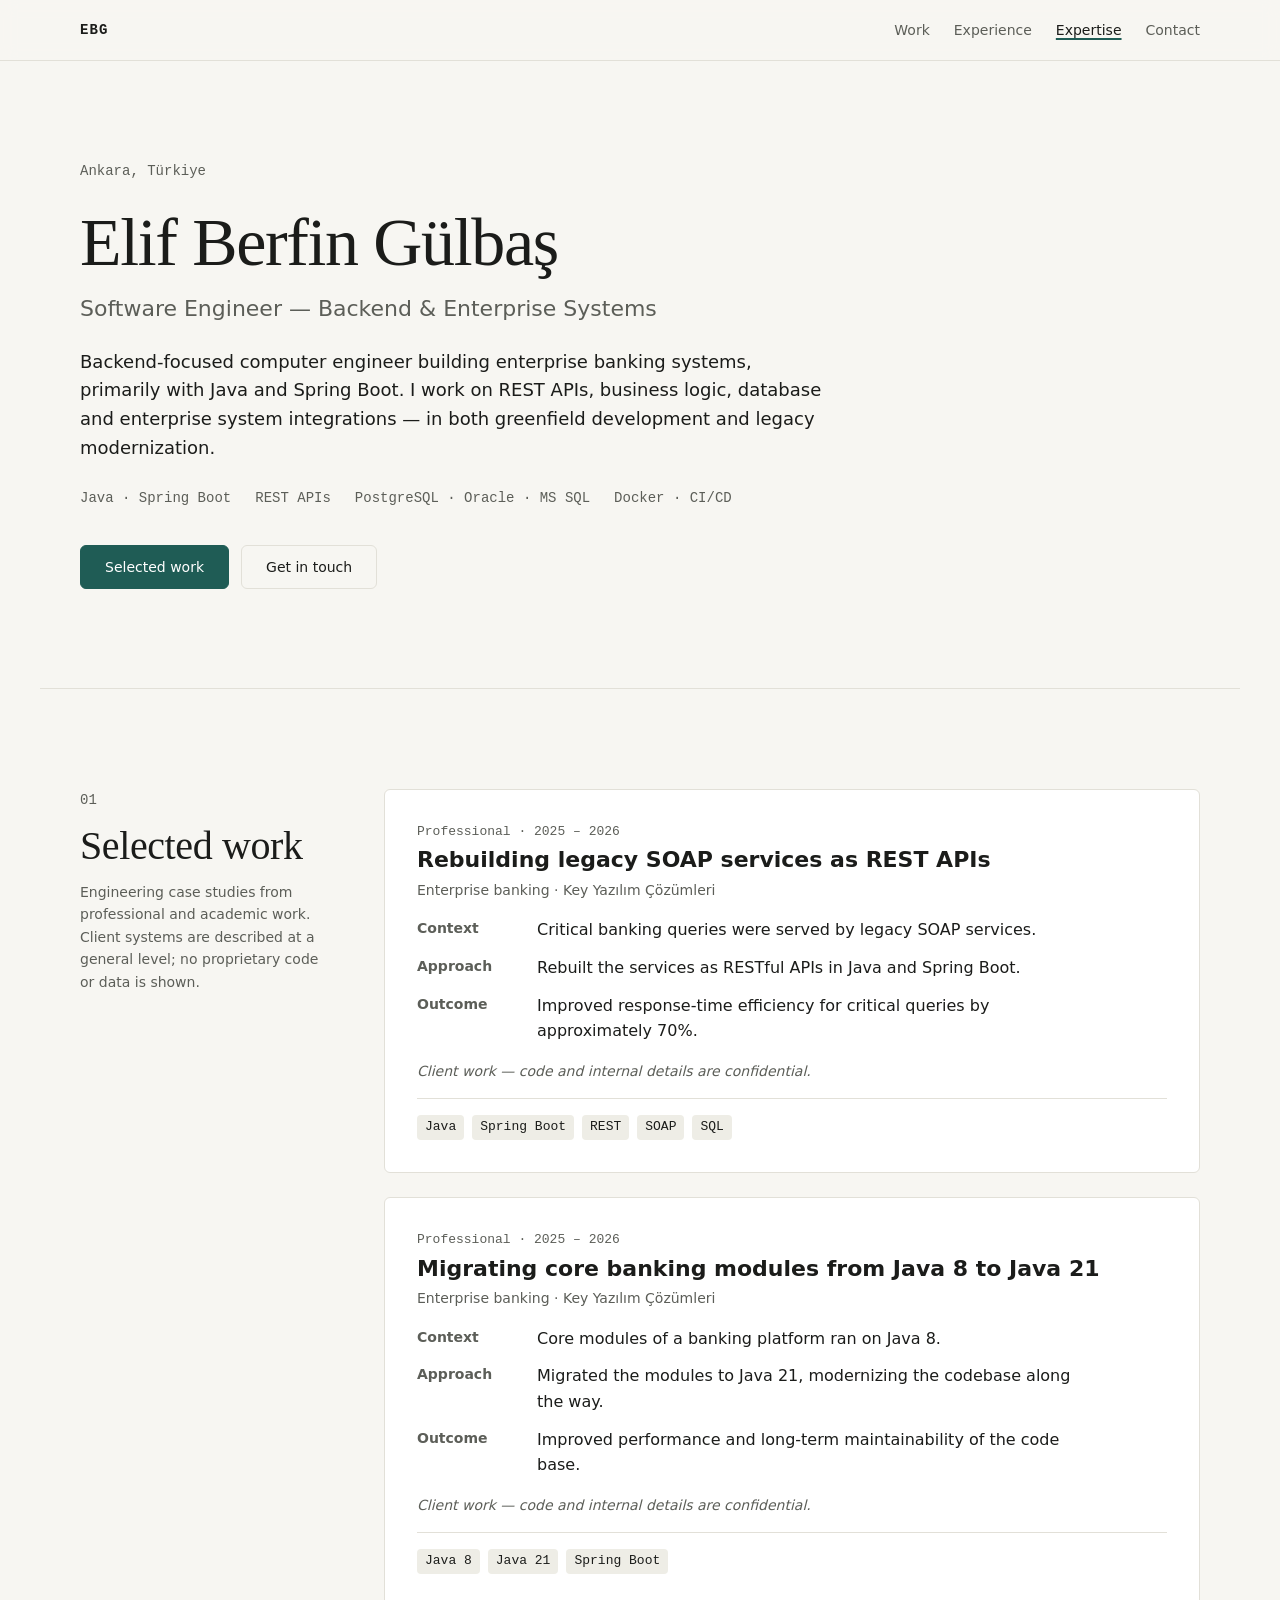
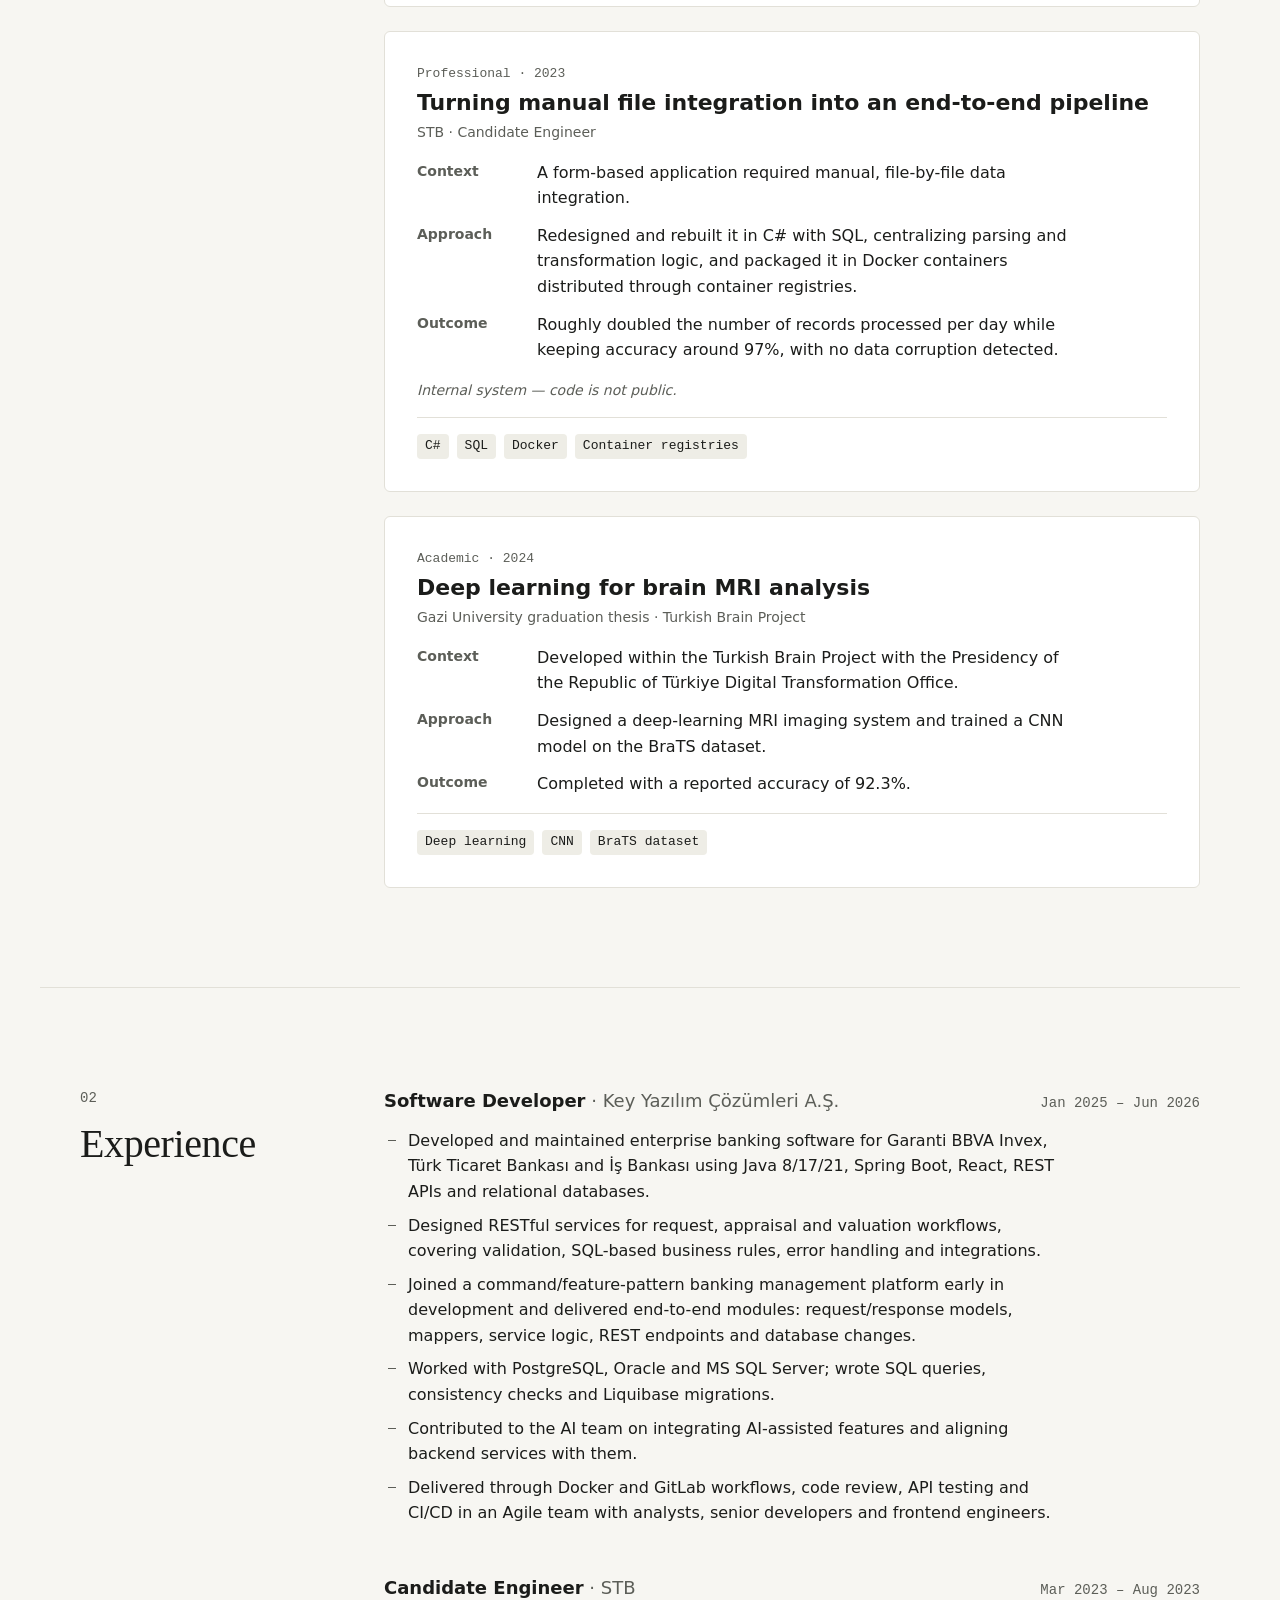
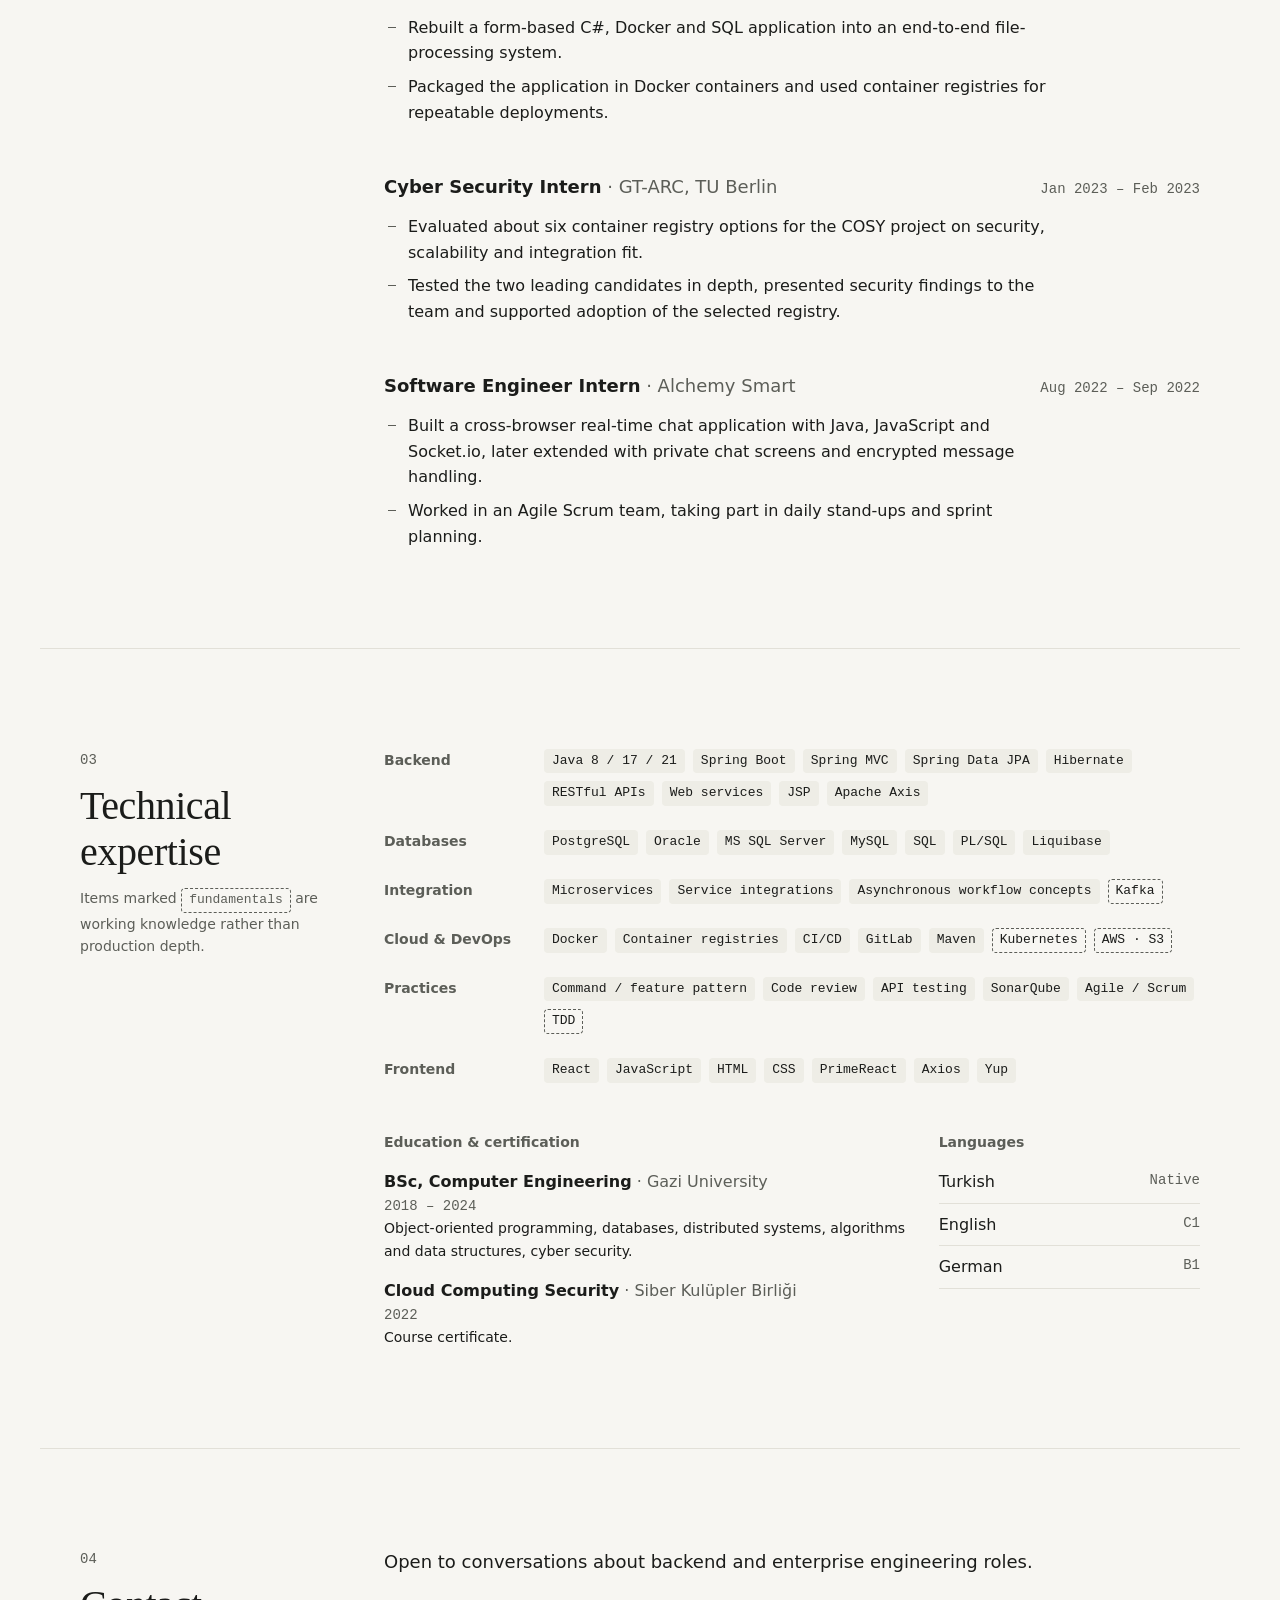
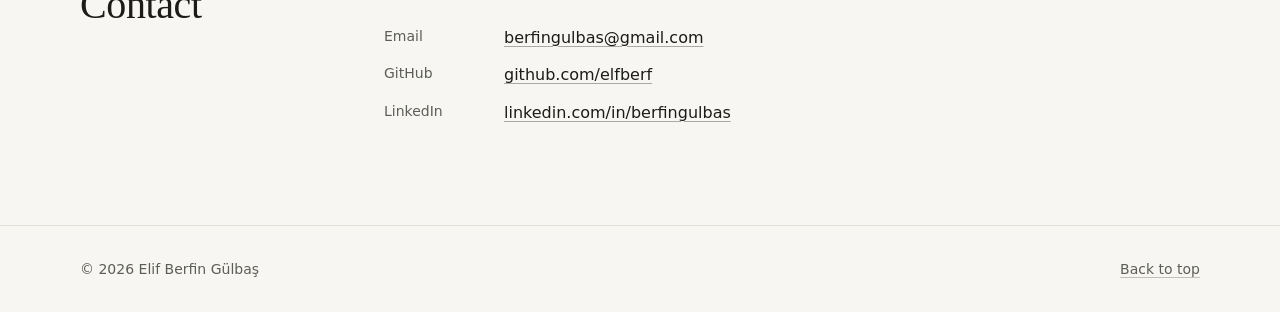
==== index.html @ d6017bfd "Add portfolio site: static HTML/CSS/JS for GitHub Pages - Hero, selected case studies, experience, e" ====
<!doctype html>
<html lang="en">
<head>
  <meta charset="utf-8">
  <meta name="viewport" content="width=device-width, initial-scale=1">
  <title>Elif Berfin Gülbaş — Software Engineer, Backend &amp; Enterprise Systems</title>
  <meta name="description" content="Elif Berfin Gülbaş is a backend-focused software engineer building enterprise banking systems with Java, Spring Boot, REST APIs and relational databases.">
  <meta name="author" content="Elif Berfin Gülbaş">
  <meta name="color-scheme" content="light dark">
  <meta name="theme-color" content="#f7f6f2" media="(prefers-color-scheme: light)">
  <meta name="theme-color" content="#141513" media="(prefers-color-scheme: dark)">
  <!-- Absolute URLs below assume the user site https://elfberf.github.io/.
       If the site is served from a project subpath, update them (see AGENTS.md). -->
  <link rel="canonical" href="https://elfberf.github.io/">
  <meta property="og:type" content="profile">
  <meta property="og:title" content="Elif Berfin Gülbaş — Software Engineer">
  <meta property="og:description" content="Backend & enterprise systems: Java, Spring Boot, REST APIs, relational databases.">
  <meta property="og:url" content="https://elfberf.github.io/">
  <meta name="twitter:card" content="summary">
  <link rel="icon" href="assets/img/favicon.svg" type="image/svg+xml">
  <link rel="stylesheet" href="assets/css/main.css">
  <script type="application/ld+json">
  {
    "@context": "https://schema.org",
    "@type": "Person",
    "name": "Elif Berfin Gülbaş",
    "jobTitle": "Software Engineer",
    "url": "https://elfberf.github.io/",
    "address": { "@type": "PostalAddress", "addressLocality": "Ankara", "addressCountry": "TR" },
    "alumniOf": { "@type": "CollegeOrUniversity", "name": "Gazi University" },
    "knowsAbout": ["Java", "Spring Boot", "REST APIs", "PostgreSQL", "Oracle", "Docker", "CI/CD"],
    "sameAs": ["https://github.com/elfberf", "https://www.linkedin.com/in/berfingulbas/"]
  }
  </script>
  <script type="module" src="assets/js/main.js"></script>
</head>
<body>
  <a class="skip-link" href="#main">Skip to content</a>

  <header class="site-header">
    <div class="container site-header__inner">
      <a class="wordmark" href="#top" aria-label="Elif Berfin Gülbaş, back to top">EBG</a>
      <nav aria-label="Primary">
        <ul class="nav">
          <li><a href="#work">Work</a></li>
          <li><a href="#experience">Experience</a></li>
          <li><a href="#expertise">Expertise</a></li>
          <li><a href="#contact">Contact</a></li>
        </ul>
      </nav>
    </div>
  </header>

  <main id="main">
    <section class="hero container" id="top" aria-labelledby="hero-title">
      <p class="eyebrow">Ankara, Türkiye</p>
      <h1 id="hero-title" class="hero__title">
        Elif Berfin Gülbaş
        <span class="hero__role">Software Engineer — Backend &amp; Enterprise Systems</span>
      </h1>
      <p class="hero__lede">
        Backend-focused computer engineer building enterprise banking systems, primarily with
        Java and Spring Boot. I work on REST APIs, business logic, database and enterprise
        system integrations — in both greenfield development and legacy modernization.
      </p>
      <ul class="hero__tags" aria-label="Core areas">
        <li>Java · Spring Boot</li>
        <li>REST APIs</li>
        <li>PostgreSQL · Oracle · MS SQL</li>
        <li>Docker · CI/CD</li>
      </ul>
      <p class="hero__actions">
        <a class="button" href="#work">Selected work</a>
        <a class="button button--quiet" href="mailto:berfingulbas@gmail.com">Get in touch</a>
      </p>
    </section>

    <section class="section container" id="work" aria-labelledby="work-title">
      <header class="section__head">
        <p class="section__index" aria-hidden="true">01</p>
        <h2 id="work-title">Selected work</h2>
        <p class="section__intro">
          Engineering case studies from professional and academic work. Client systems are
          described at a general level; no proprietary code or data is shown.
        </p>
      </header>
      <div class="section__body" data-render="caseStudies"></div>
    </section>

    <section class="section container" id="experience" aria-labelledby="experience-title">
      <header class="section__head">
        <p class="section__index" aria-hidden="true">02</p>
        <h2 id="experience-title">Experience</h2>
      </header>
      <div class="section__body" data-render="experience"></div>
    </section>

    <section class="section container" id="expertise" aria-labelledby="expertise-title">
      <header class="section__head">
        <p class="section__index" aria-hidden="true">03</p>
        <h2 id="expertise-title">Technical expertise</h2>
        <p class="section__intro">Items marked <span class="tag tag--fundamentals">fundamentals</span> are working knowledge rather than production depth.</p>
      </header>
      <div class="section__body">
        <div data-render="skills"></div>
        <div class="split">
          <div>
            <h3 class="subhead">Education &amp; certification</h3>
            <div data-render="education"></div>
          </div>
          <div>
            <h3 class="subhead">Languages</h3>
            <div data-render="languages"></div>
          </div>
        </div>
      </div>
    </section>

    <section class="section container" id="contact" aria-labelledby="contact-title">
      <header class="section__head">
        <p class="section__index" aria-hidden="true">04</p>
        <h2 id="contact-title">Contact</h2>
      </header>
      <div class="section__body">
        <p class="contact__lede">Open to conversations about backend and enterprise engineering roles.</p>
        <ul class="contact-list">
          <li><span class="contact-list__label">Email</span><a href="mailto:berfingulbas@gmail.com">berfingulbas@gmail.com</a></li>
          <li><span class="contact-list__label">GitHub</span><a href="https://github.com/elfberf" rel="me">github.com/elfberf</a></li>
          <li><span class="contact-list__label">LinkedIn</span><a href="https://www.linkedin.com/in/berfingulbas/" rel="me">linkedin.com/in/berfingulbas</a></li>
        </ul>
      </div>
    </section>

    <noscript>
      <p class="container noscript">
        Case studies, experience and skills are rendered with JavaScript. The full CV is
        available on <a href="https://www.linkedin.com/in/berfingulbas/">LinkedIn</a>.
      </p>
    </noscript>
  </main>

  <footer class="site-footer">
    <div class="container site-footer__inner">
      <p>© <span data-year>2026</span> Elif Berfin Gülbaş</p>
      <p><a href="#top">Back to top</a></p>
    </div>
  </footer>
</body>
</html>
---- assets/css/main.css ----
/* ==========================================================================
   Elif Berfin Gülbaş — portfolio
   Structure: tokens → base → layout → components → utilities
   ========================================================================== */

/* ---- Tokens ---------------------------------------------------------------- */
:root {
  --bg: #f7f6f2;
  --surface: #ffffff;
  --ink: #1b1c1a;
  --muted: #5c5e58;
  --line: #e2e0d8;
  --accent: #1f5c55;
  --accent-ink: #ffffff;
  --tag-bg: #eeede6;
  --focus: #1f5c55;

  --font-sans: ui-sans-serif, system-ui, -apple-system, "Segoe UI", Roboto, "Helvetica Neue", Arial, sans-serif;
  --font-serif: ui-serif, "Iowan Old Style", "Palatino Linotype", Palatino, Georgia, serif;
  --font-mono: ui-monospace, "SF Mono", Menlo, Consolas, monospace;

  --step--1: 0.875rem;
  --step-0: 1rem;
  --step-1: 1.125rem;
  --step-2: 1.375rem;
  --step-3: clamp(1.75rem, 1.3rem + 2vw, 2.5rem);
  --step-4: clamp(2.5rem, 1.6rem + 4vw, 4.25rem);

  --space-1: 0.25rem;
  --space-2: 0.5rem;
  --space-3: 0.75rem;
  --space-4: 1rem;
  --space-5: 1.5rem;
  --space-6: 2rem;
  --space-7: 3rem;
  --space-8: clamp(4rem, 3rem + 4vw, 6.5rem);

  --measure: 66ch;
  --container: 70rem;
  --gutter: clamp(1rem, 0.5rem + 2.5vw, 2.5rem);
  --radius: 6px;
}

@media (prefers-color-scheme: dark) {
  :root {
    --bg: #141513;
    --surface: #1b1c1a;
    --ink: #ecebe6;
    --muted: #a3a49d;
    --line: #2e302c;
    --accent: #7cc4b8;
    --accent-ink: #0f1514;
    --tag-bg: #242622;
    --focus: #7cc4b8;
  }
}

/* ---- Base ------------------------------------------------------------------ */
*,
*::before,
*::after {
  box-sizing: border-box;
}

html {
  -webkit-text-size-adjust: 100%;
  text-size-adjust: 100%;
  scroll-padding-top: 5rem;
}

@media (prefers-reduced-motion: no-preference) {
  html {
    scroll-behavior: smooth;
  }
}

body {
  margin: 0;
  background: var(--bg);
  color: var(--ink);
  font-family: var(--font-sans);
  font-size: var(--step-0);
  line-height: 1.6;
  text-rendering: optimizeLegibility;
}

h1,
h2,
h3,
p,
ul,
dl,
dd {
  margin: 0;
}

ul {
  padding: 0;
  list-style: none;
}

a {
  color: inherit;
  text-decoration-color: color-mix(in srgb, currentColor 35%, transparent);
  text-decoration-thickness: 1px;
  text-underline-offset: 0.2em;
}

a:hover {
  color: var(--accent);
  text-decoration-color: currentColor;
}

:focus-visible {
  outline: 2px solid var(--focus);
  outline-offset: 3px;
  border-radius: 2px;
}

/* ---- Layout ---------------------------------------------------------------- */
.container {
  width: 100%;
  max-width: calc(var(--container) + 2 * var(--gutter));
  margin-inline: auto;
  padding-inline: var(--gutter);
}

.section {
  display: grid;
  gap: var(--space-5);
  padding-block: var(--space-8);
  border-top: 1px solid var(--line);
}

@media (min-width: 56rem) {
  .section {
    grid-template-columns: 16rem 1fr;
    gap: var(--space-7);
  }

  .section__head {
    position: sticky;
    top: 6rem;
    align-self: start;
  }
}

.section__head {
  display: grid;
  gap: var(--space-3);
}

.section__index {
  font-family: var(--font-mono);
  font-size: var(--step--1);
  color: var(--muted);
}

.section h2 {
  font-family: var(--font-serif);
  font-size: var(--step-3);
  font-weight: 500;
  line-height: 1.15;
  letter-spacing: -0.01em;
}

.section__intro {
  color: var(--muted);
  font-size: var(--step--1);
  max-width: 40ch;
}

.section__body {
  min-width: 0;
  display: grid;
  gap: var(--space-7);
}

.split {
  display: grid;
  gap: var(--space-6);
}

@media (min-width: 40rem) {
  .split {
    grid-template-columns: 2fr 1fr;
  }
}

/* ---- Header & footer ------------------------------------------------------- */
.site-header {
  position: sticky;
  top: 0;
  z-index: 10;
  background: color-mix(in srgb, var(--bg) 88%, transparent);
  backdrop-filter: saturate(140%) blur(8px);
  -webkit-backdrop-filter: saturate(140%) blur(8px);
  border-bottom: 1px solid var(--line);
}

.site-header__inner {
  display: flex;
  align-items: center;
  justify-content: space-between;
  gap: var(--space-4);
  min-height: 3.75rem;
}

.wordmark {
  font-family: var(--font-mono);
  font-size: var(--step--1);
  font-weight: 600;
  letter-spacing: 0.08em;
  text-decoration: none;
}

.nav {
  display: flex;
  flex-wrap: wrap;
  gap: var(--space-1) var(--space-5);
  font-size: var(--step--1);
}

.nav a {
  text-decoration: none;
  color: var(--muted);
  padding-block: var(--space-2);
}

.nav a:hover,
.nav a[aria-current] {
  color: var(--ink);
}

.nav a[aria-current] {
  text-decoration: underline;
  text-decoration-color: var(--accent);
  text-decoration-thickness: 2px;
}

@media (max-width: 30rem) {
  .nav {
    gap: var(--space-1) var(--space-4);
  }
}

.site-footer {
  border-top: 1px solid var(--line);
  color: var(--muted);
  font-size: var(--step--1);
}

.site-footer__inner {
  display: flex;
  flex-wrap: wrap;
  justify-content: space-between;
  gap: var(--space-3);
  padding-block: var(--space-6);
}

/* ---- Hero ------------------------------------------------------------------ */
.hero {
  display: grid;
  gap: var(--space-5);
  padding-block: var(--space-8);
}

.eyebrow {
  font-family: var(--font-mono);
  font-size: var(--step--1);
  color: var(--muted);
}

.hero__title {
  font-family: var(--font-serif);
  font-size: var(--step-4);
  font-weight: 500;
  line-height: 1.05;
  letter-spacing: -0.02em;
}

.hero__role {
  display: block;
  margin-top: var(--space-4);
  font-family: var(--font-sans);
  font-size: var(--step-2);
  font-weight: 400;
  line-height: 1.35;
  letter-spacing: 0;
  color: var(--muted);
}

.hero__lede {
  max-width: var(--measure);
  font-size: var(--step-1);
}

.hero__tags {
  display: flex;
  flex-wrap: wrap;
  gap: var(--space-2) var(--space-5);
  font-family: var(--font-mono);
  font-size: var(--step--1);
  color: var(--muted);
}

.hero__actions {
  display: flex;
  flex-wrap: wrap;
  gap: var(--space-3);
  margin-top: var(--space-3);
}

.button {
  display: inline-flex;
  align-items: center;
  min-height: 2.75rem;
  padding: 0 var(--space-5);
  border: 1px solid var(--accent);
  border-radius: var(--radius);
  background: var(--accent);
  color: var(--accent-ink);
  font-size: var(--step--1);
  font-weight: 500;
  text-decoration: none;
}

.button:hover {
  color: var(--accent-ink);
  background: color-mix(in srgb, var(--accent) 85%, var(--ink));
}

.button--quiet {
  background: transparent;
  color: var(--ink);
  border-color: var(--line);
}

.button--quiet:hover {
  background: var(--surface);
  color: var(--ink);
  border-color: var(--muted);
}

/* ---- Case studies ---------------------------------------------------------- */
.cases {
  display: grid;
  gap: var(--space-5);
}

.case {
  display: grid;
  gap: var(--space-4);
  padding: var(--space-6);
  background: var(--surface);
  border: 1px solid var(--line);
  border-radius: var(--radius);
}

@media (max-width: 30rem) {
  .case {
    padding: var(--space-5);
  }
}

.case__head {
  display: grid;
  gap: var(--space-1);
}

.case__meta {
  font-family: var(--font-mono);
  font-size: 0.8125rem;
  color: var(--muted);
}

.case__title {
  font-size: var(--step-2);
  font-weight: 600;
  line-height: 1.3;
}

.case__context {
  color: var(--muted);
  font-size: var(--step--1);
}

.case__facts {
  display: grid;
  gap: var(--space-3);
  max-width: var(--measure);
}

.case__facts > div {
  display: grid;
  gap: var(--space-1);
}

@media (min-width: 40rem) {
  .case__facts > div {
    grid-template-columns: 6.5rem 1fr;
    gap: var(--space-4);
  }
}

.case__facts dt {
  font-size: var(--step--1);
  font-weight: 600;
  color: var(--muted);
}

.case__note {
  font-size: var(--step--1);
  color: var(--muted);
  font-style: italic;
}

.case__footer {
  display: flex;
  flex-wrap: wrap;
  align-items: center;
  justify-content: space-between;
  gap: var(--space-3);
  padding-top: var(--space-4);
  border-top: 1px solid var(--line);
}

.case__link {
  font-size: var(--step--1);
  font-weight: 500;
}

/* ---- Tags ------------------------------------------------------------------ */
.tags {
  display: flex;
  flex-wrap: wrap;
  gap: var(--space-2);
}

.tag {
  display: inline-block;
  padding: 0.125rem var(--space-2);
  border-radius: 4px;
  background: var(--tag-bg);
  font-family: var(--font-mono);
  font-size: 0.8125rem;
  line-height: 1.6;
}

.tag--fundamentals {
  background: transparent;
  border: 1px dashed var(--muted);
  padding: calc(0.125rem - 1px) calc(var(--space-2) - 1px);
}

/* ---- Experience ------------------------------------------------------------ */
.roles {
  display: grid;
  gap: var(--space-7);
}

.role {
  display: grid;
  gap: var(--space-3);
}

.role__head {
  display: flex;
  flex-wrap: wrap;
  align-items: baseline;
  justify-content: space-between;
  gap: var(--space-1) var(--space-4);
}

.role__title {
  font-size: var(--step-1);
  font-weight: 600;
}

.role__company {
  font-weight: 400;
  color: var(--muted);
}

.role__period {
  font-family: var(--font-mono);
  font-size: var(--step--1);
  color: var(--muted);
}

.role__points {
  display: grid;
  gap: var(--space-2);
  max-width: var(--measure);
}

.role__points li {
  position: relative;
  padding-left: var(--space-5);
}

.role__points li::before {
  content: "";
  position: absolute;
  left: 0.25rem;
  top: 0.75em;
  width: 0.5rem;
  height: 1px;
  background: var(--muted);
}

/* ---- Expertise ------------------------------------------------------------- */
.skills {
  display: grid;
  gap: var(--space-5);
}

.skill-group {
  display: grid;
  gap: var(--space-3);
}

@media (min-width: 40rem) {
  .skill-group {
    grid-template-columns: 9rem 1fr;
    gap: var(--space-4);
  }
}

.skill-group__title,
.subhead {
  font-size: var(--step--1);
  font-weight: 600;
  color: var(--muted);
}

.subhead {
  margin-bottom: var(--space-4);
}

.entries {
  display: grid;
  gap: var(--space-4);
}

.entry__title {
  font-weight: 600;
}

.entry__place {
  font-weight: 400;
  color: var(--muted);
}

.entry__meta {
  font-family: var(--font-mono);
  font-size: var(--step--1);
  color: var(--muted);
}

.entry__detail {
  font-size: var(--step--1);
  max-width: var(--measure);
}

.languages {
  display: grid;
  gap: var(--space-2);
}

.languages > div {
  display: flex;
  justify-content: space-between;
  gap: var(--space-4);
  padding-bottom: var(--space-2);
  border-bottom: 1px solid var(--line);
}

.languages dd {
  font-family: var(--font-mono);
  font-size: var(--step--1);
  color: var(--muted);
}

/* ---- Contact --------------------------------------------------------------- */
.contact__lede {
  font-size: var(--step-1);
  max-width: var(--measure);
}

.contact-list {
  display: grid;
  gap: var(--space-3);
}

.contact-list li {
  display: grid;
  gap: var(--space-1);
  overflow-wrap: anywhere;
}

@media (min-width: 40rem) {
  .contact-list li {
    grid-template-columns: 6.5rem 1fr;
    gap: var(--space-4);
  }
}

.contact-list__label {
  font-size: var(--step--1);
  color: var(--muted);
}

.noscript {
  padding-block: var(--space-6);
  color: var(--muted);
}

/* ---- Utilities ------------------------------------------------------------- */
.skip-link {
  position: absolute;
  left: var(--space-4);
  top: -3rem;
  z-index: 20;
  padding: var(--space-2) var(--space-4);
  background: var(--accent);
  color: var(--accent-ink);
  border-radius: var(--radius);
}

.skip-link:focus {
  top: var(--space-3);
}

.visually-hidden {
  position: absolute;
  width: 1px;
  height: 1px;
  margin: -1px;
  padding: 0;
  overflow: hidden;
  clip: rect(0 0 0 0);
  white-space: nowrap;
  border: 0;
}

@media print {
  .site-header,
  .hero__actions,
  .skip-link {
    display: none;
  }

  .section {
    break-inside: avoid-page;
  }
}
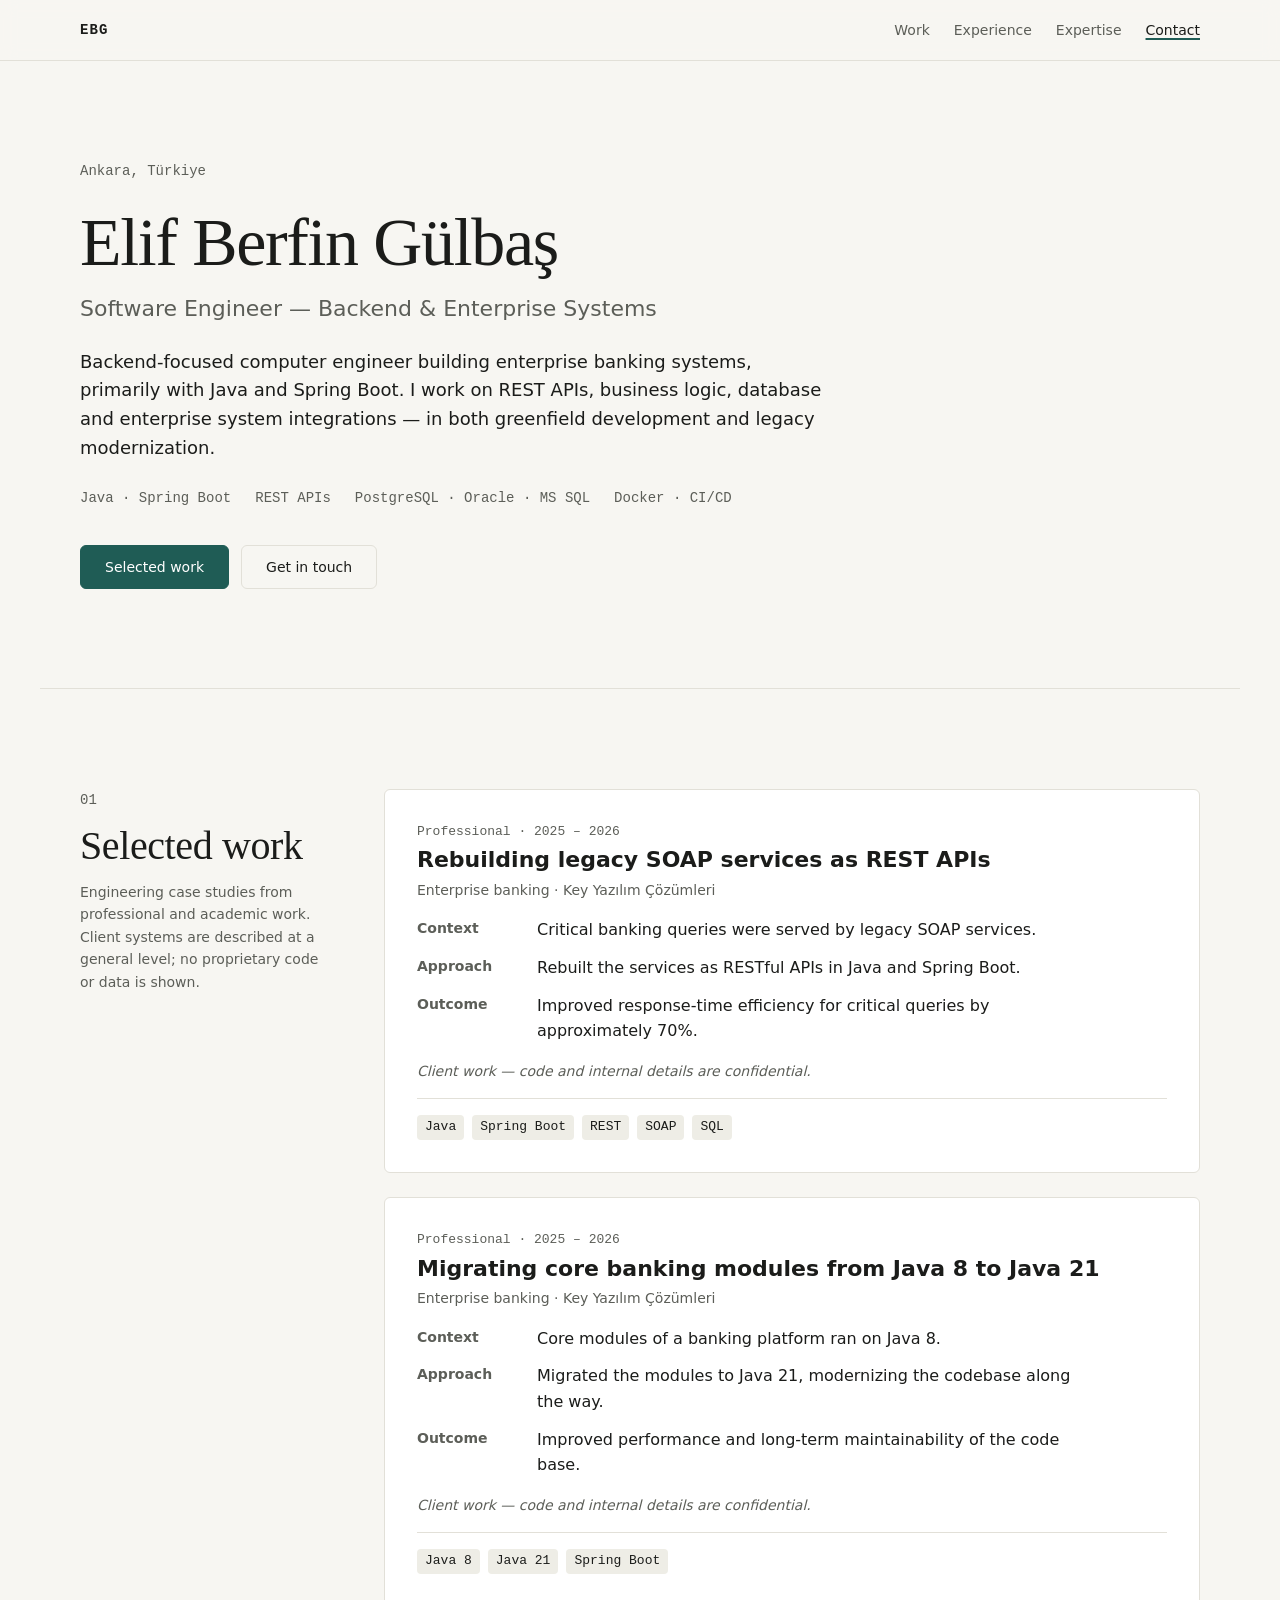
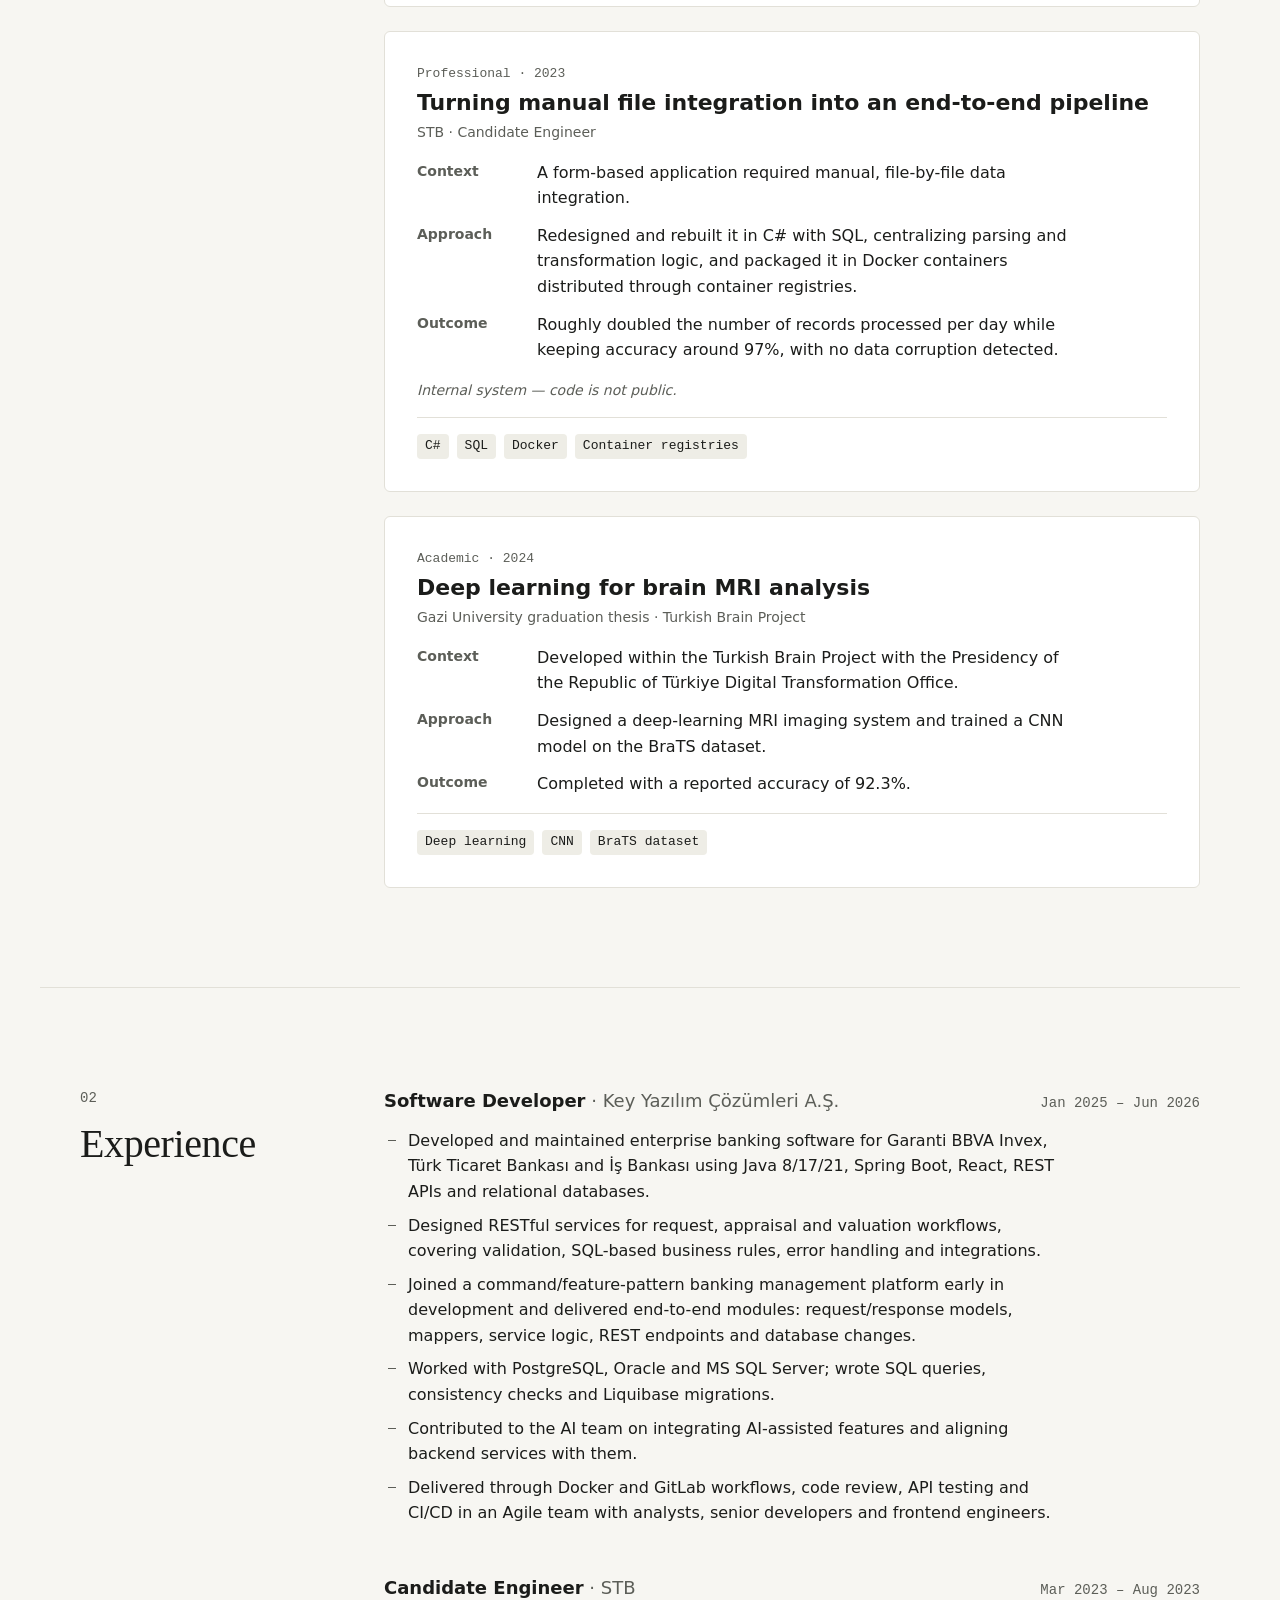
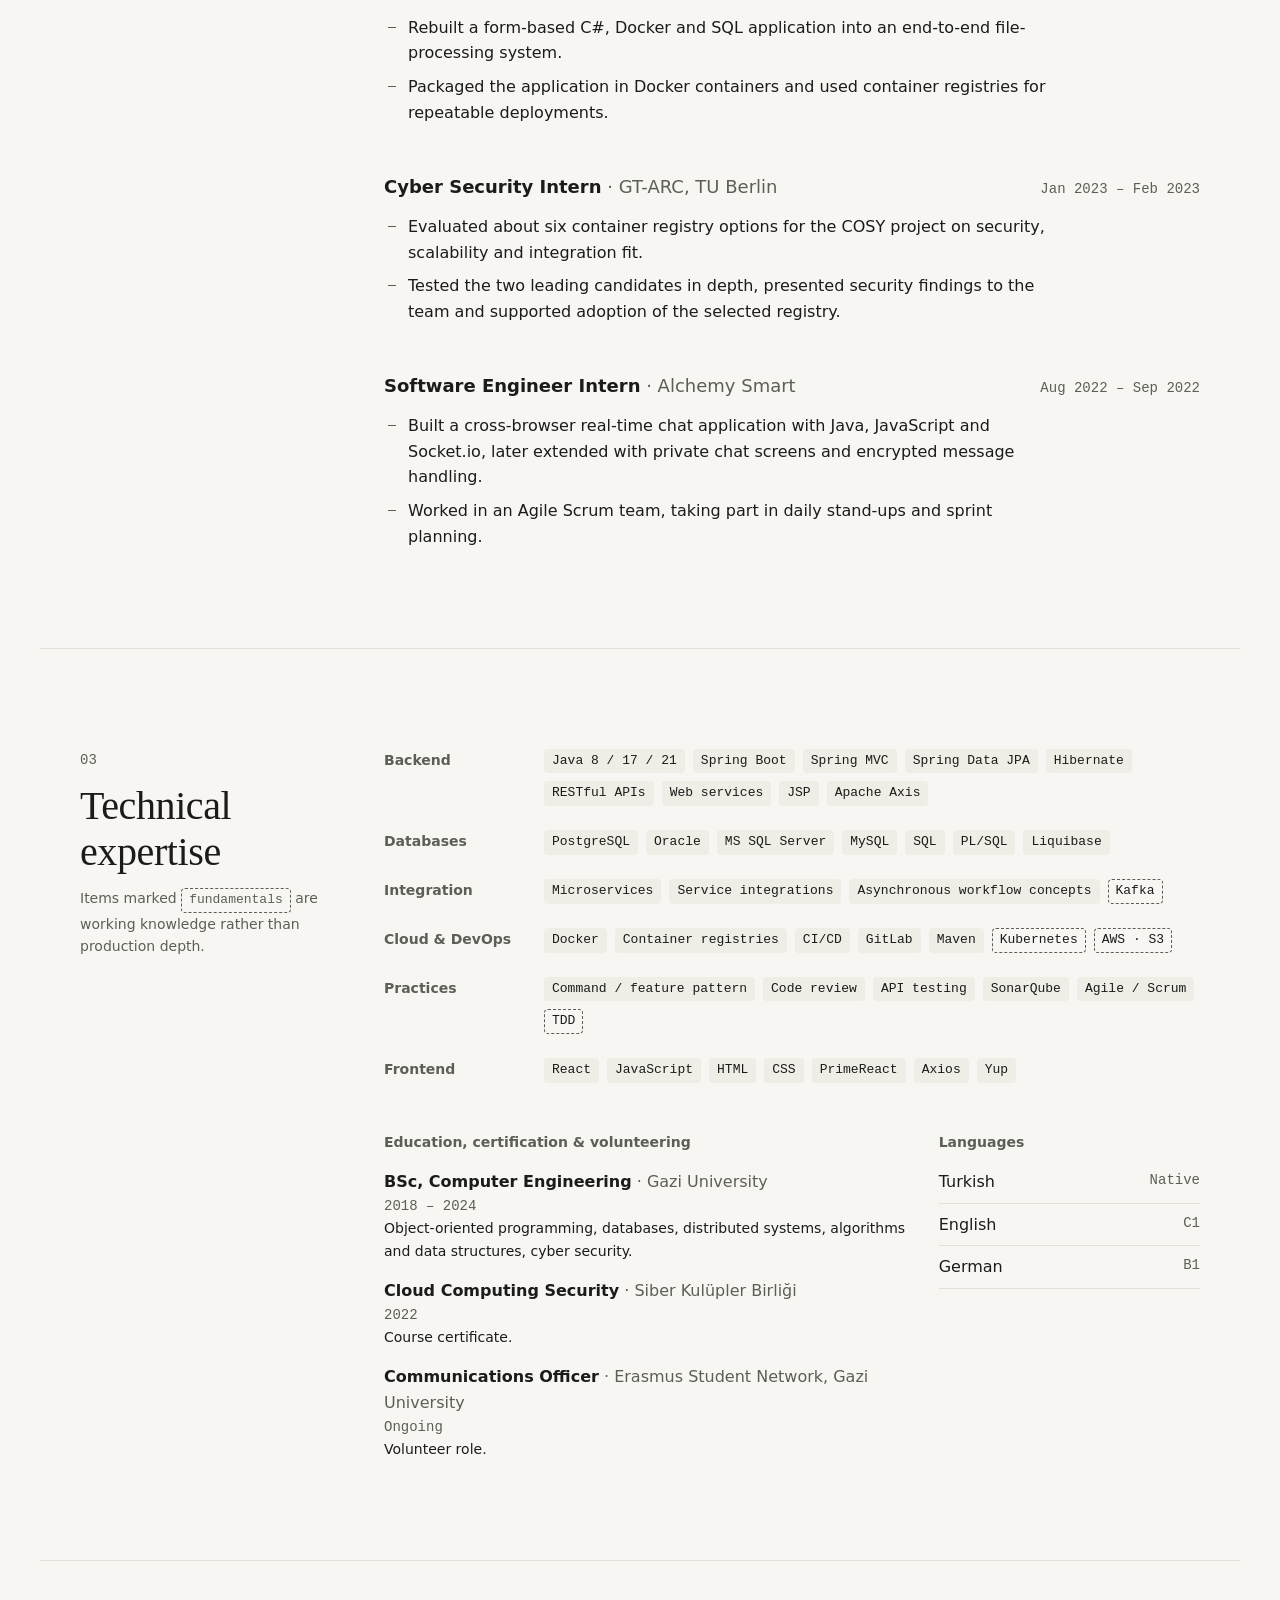
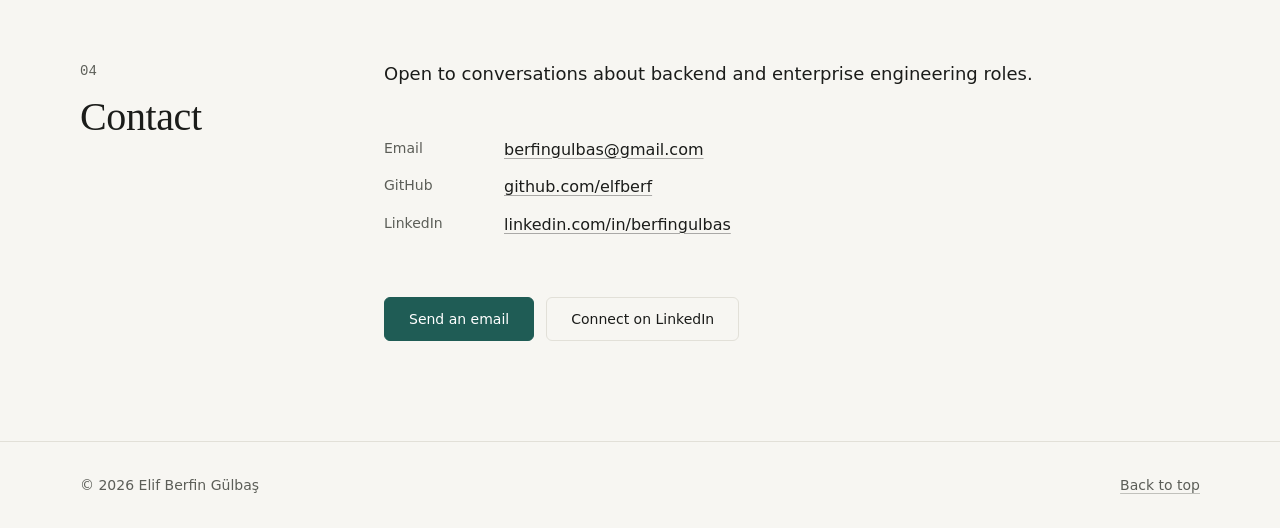
==== commit 7d72799f: "Add email/LinkedIn actions to contact and ESN volunteering role Co-Authored-By: Claude Opus 5.5 <nor" ====
--- a/index.html
+++ b/index.html
@@ -105,7 +105,7 @@
         <div data-render="skills"></div>
         <div class="split">
           <div>
-            <h3 class="subhead">Education &amp; certification</h3>
+            <h3 class="subhead">Education, certification &amp; volunteering</h3>
             <div data-render="education"></div>
           </div>
           <div>
@@ -128,6 +128,10 @@
           <li><span class="contact-list__label">GitHub</span><a href="https://github.com/elfberf" rel="me">github.com/elfberf</a></li>
           <li><span class="contact-list__label">LinkedIn</span><a href="https://www.linkedin.com/in/berfingulbas/" rel="me">linkedin.com/in/berfingulbas</a></li>
         </ul>
+        <p class="hero__actions">
+          <a class="button" href="mailto:berfingulbas@gmail.com">Send an email</a>
+          <a class="button button--quiet" href="https://www.linkedin.com/in/berfingulbas/">Connect on LinkedIn</a>
+        </p>
       </div>
     </section>
 
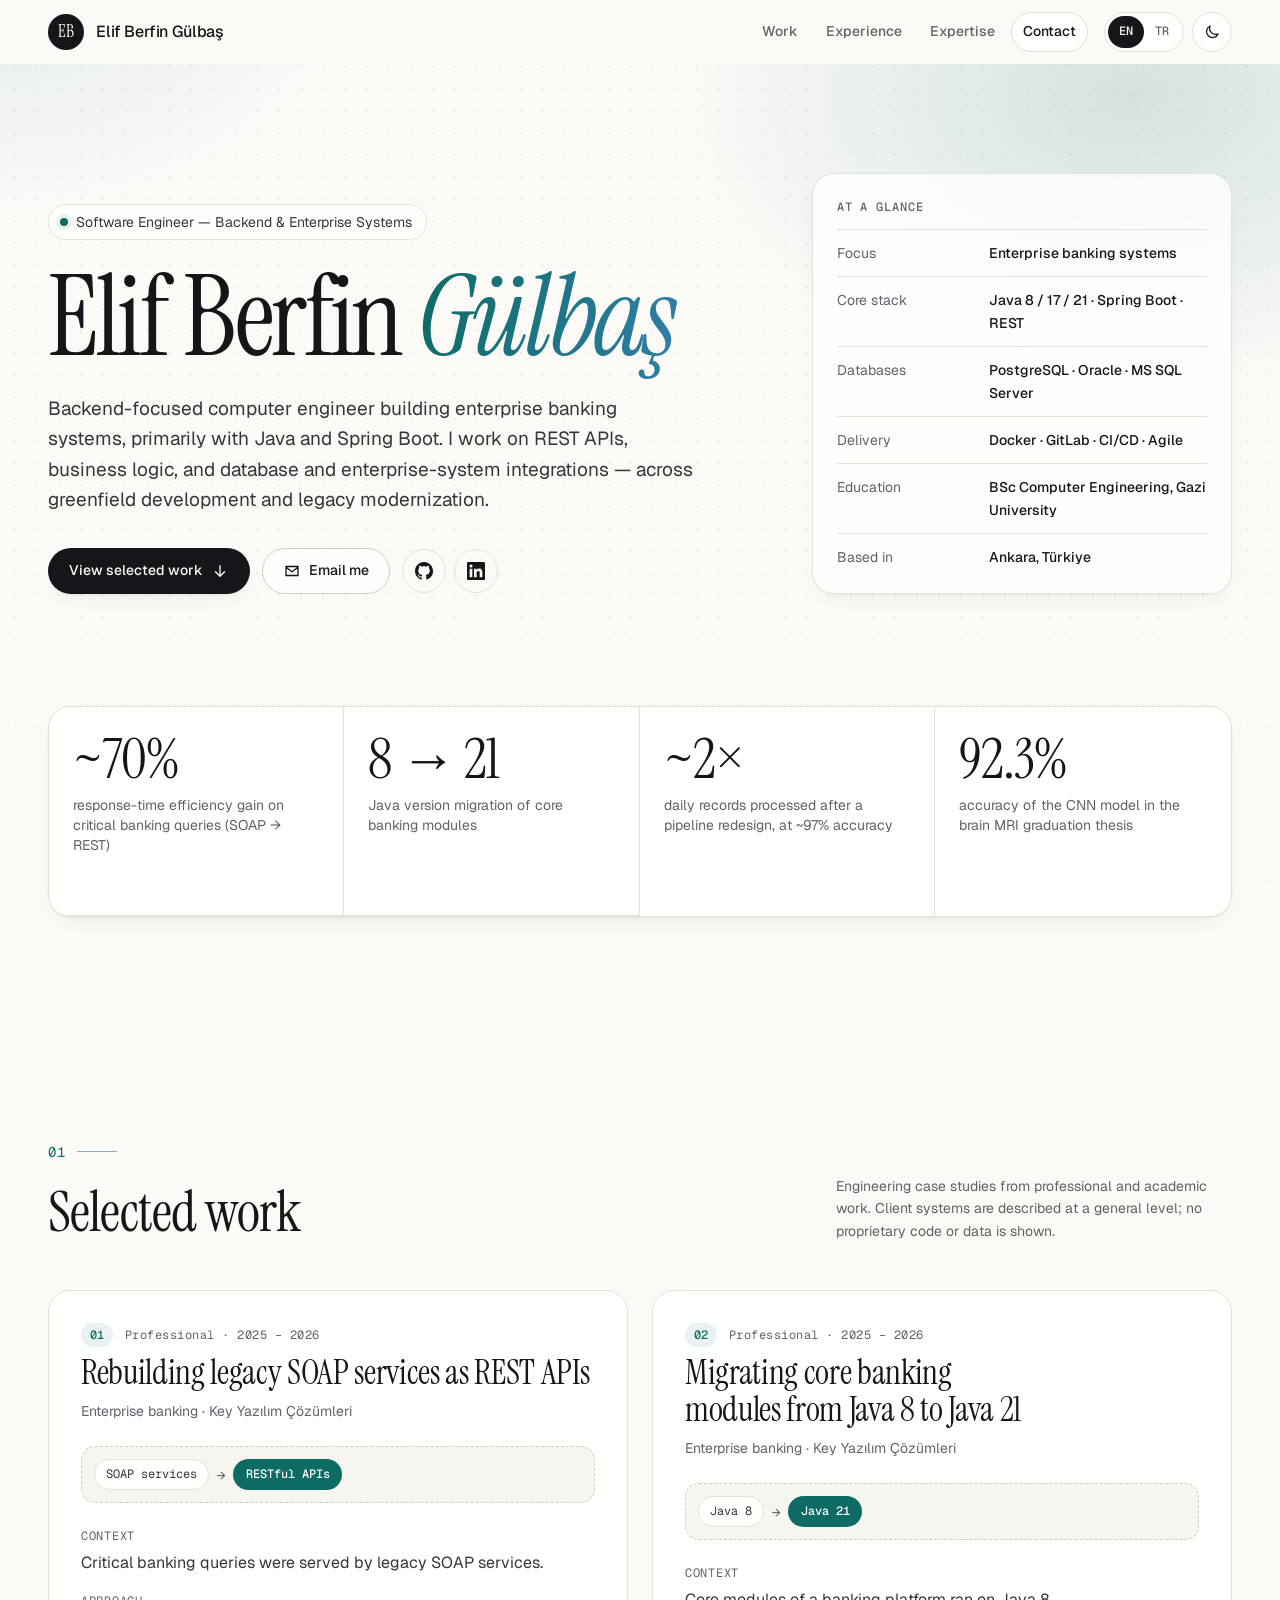
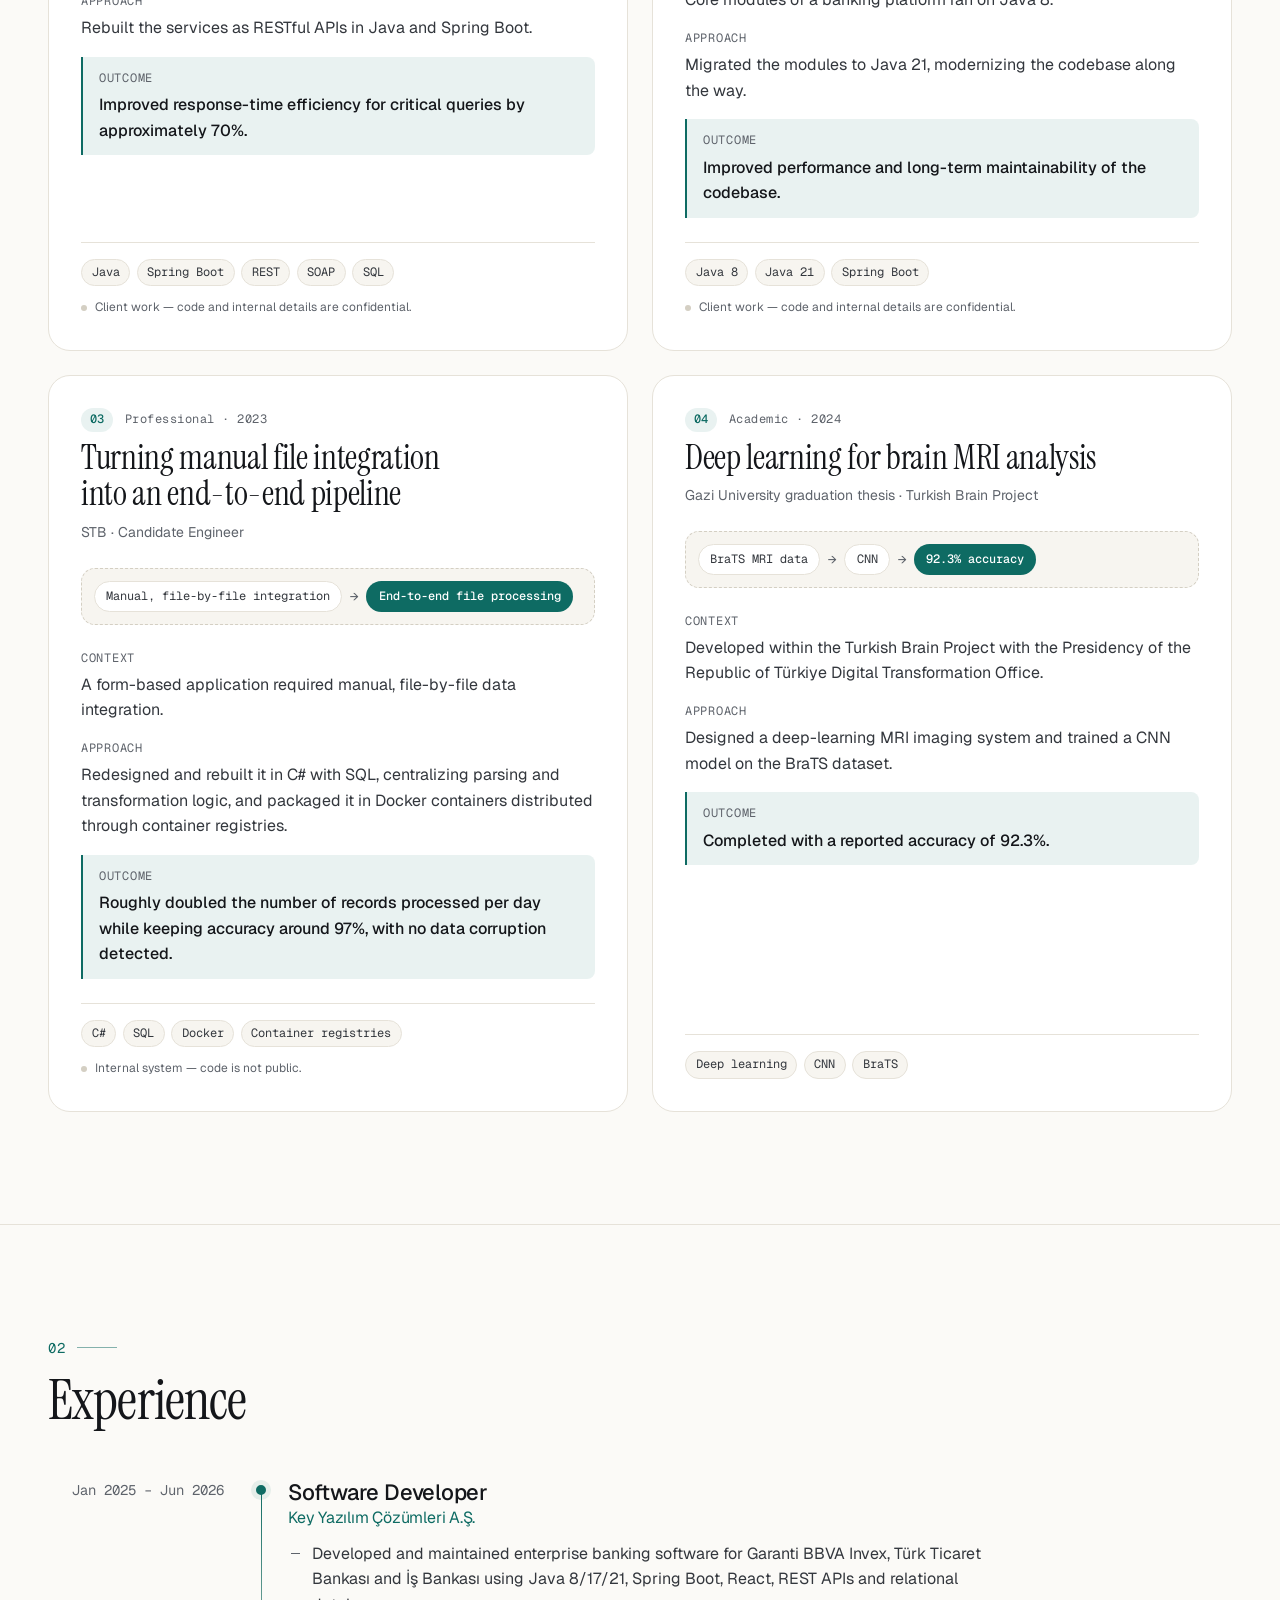
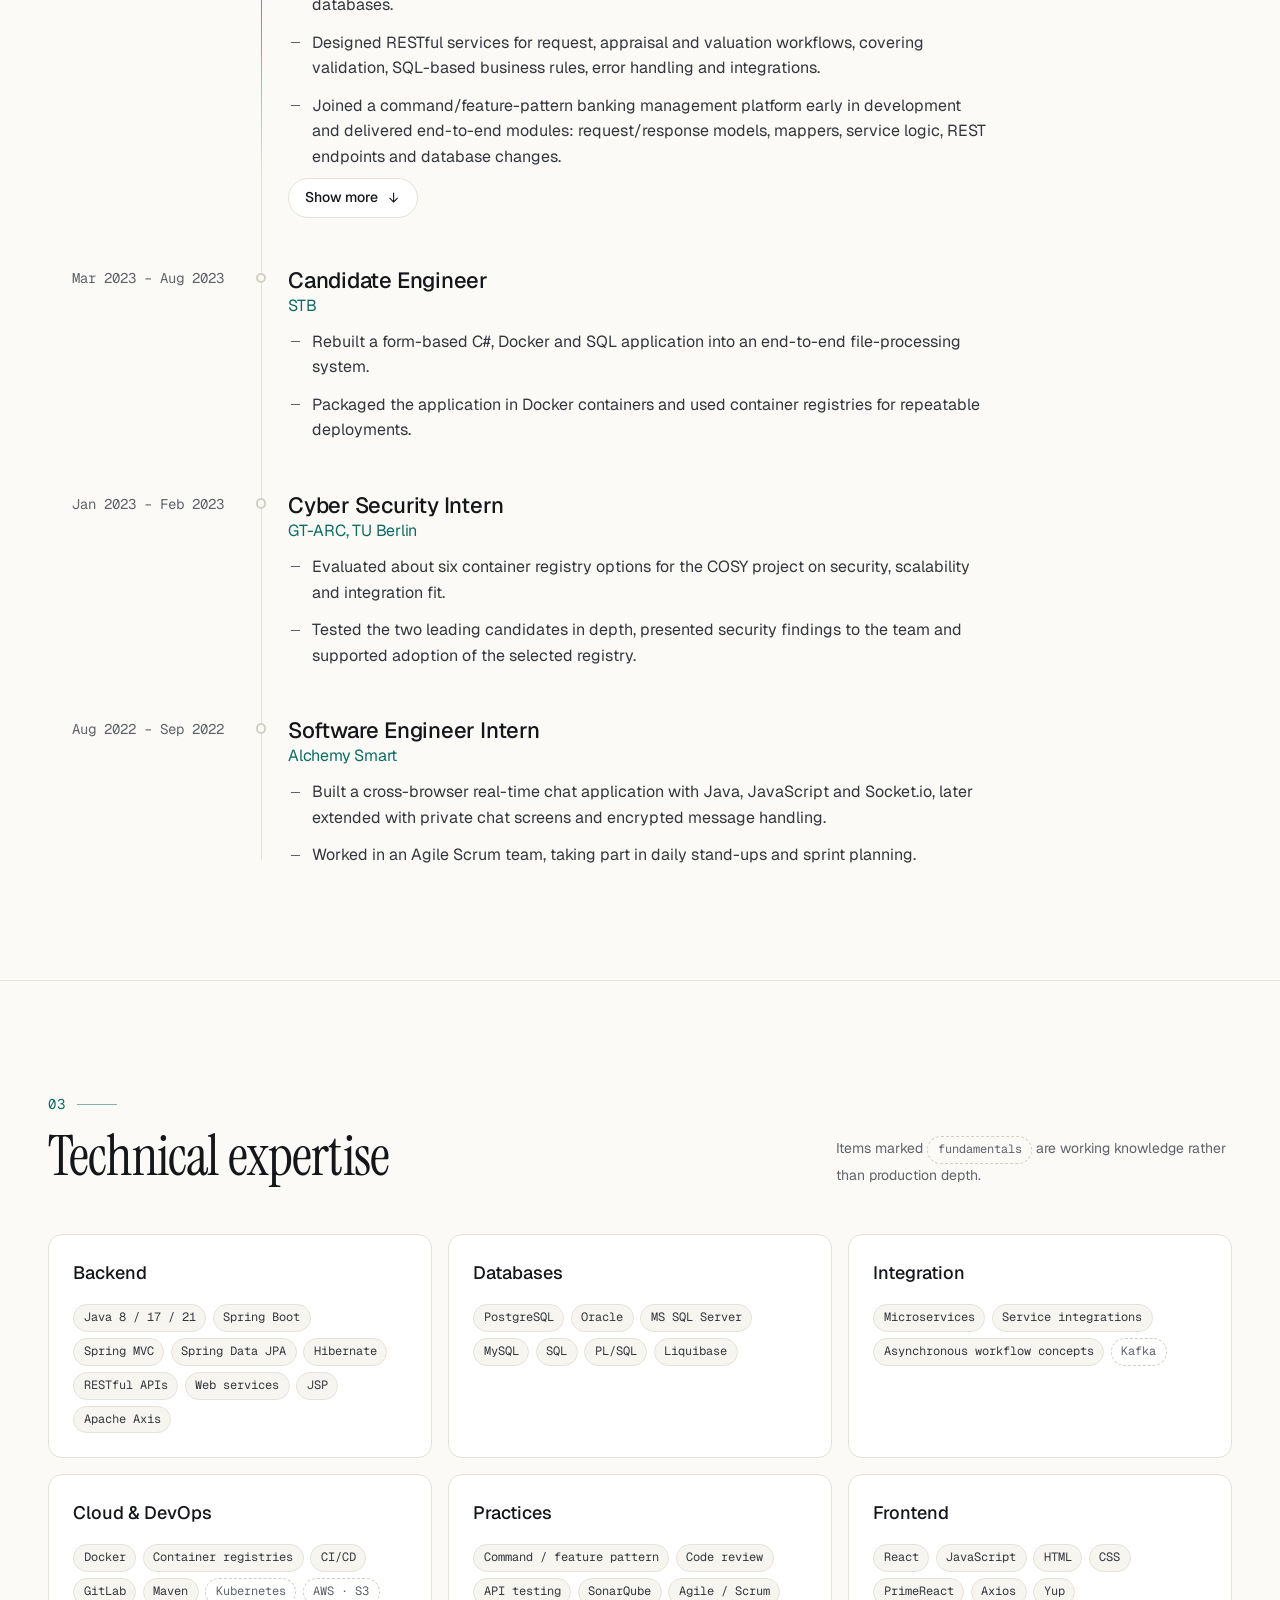
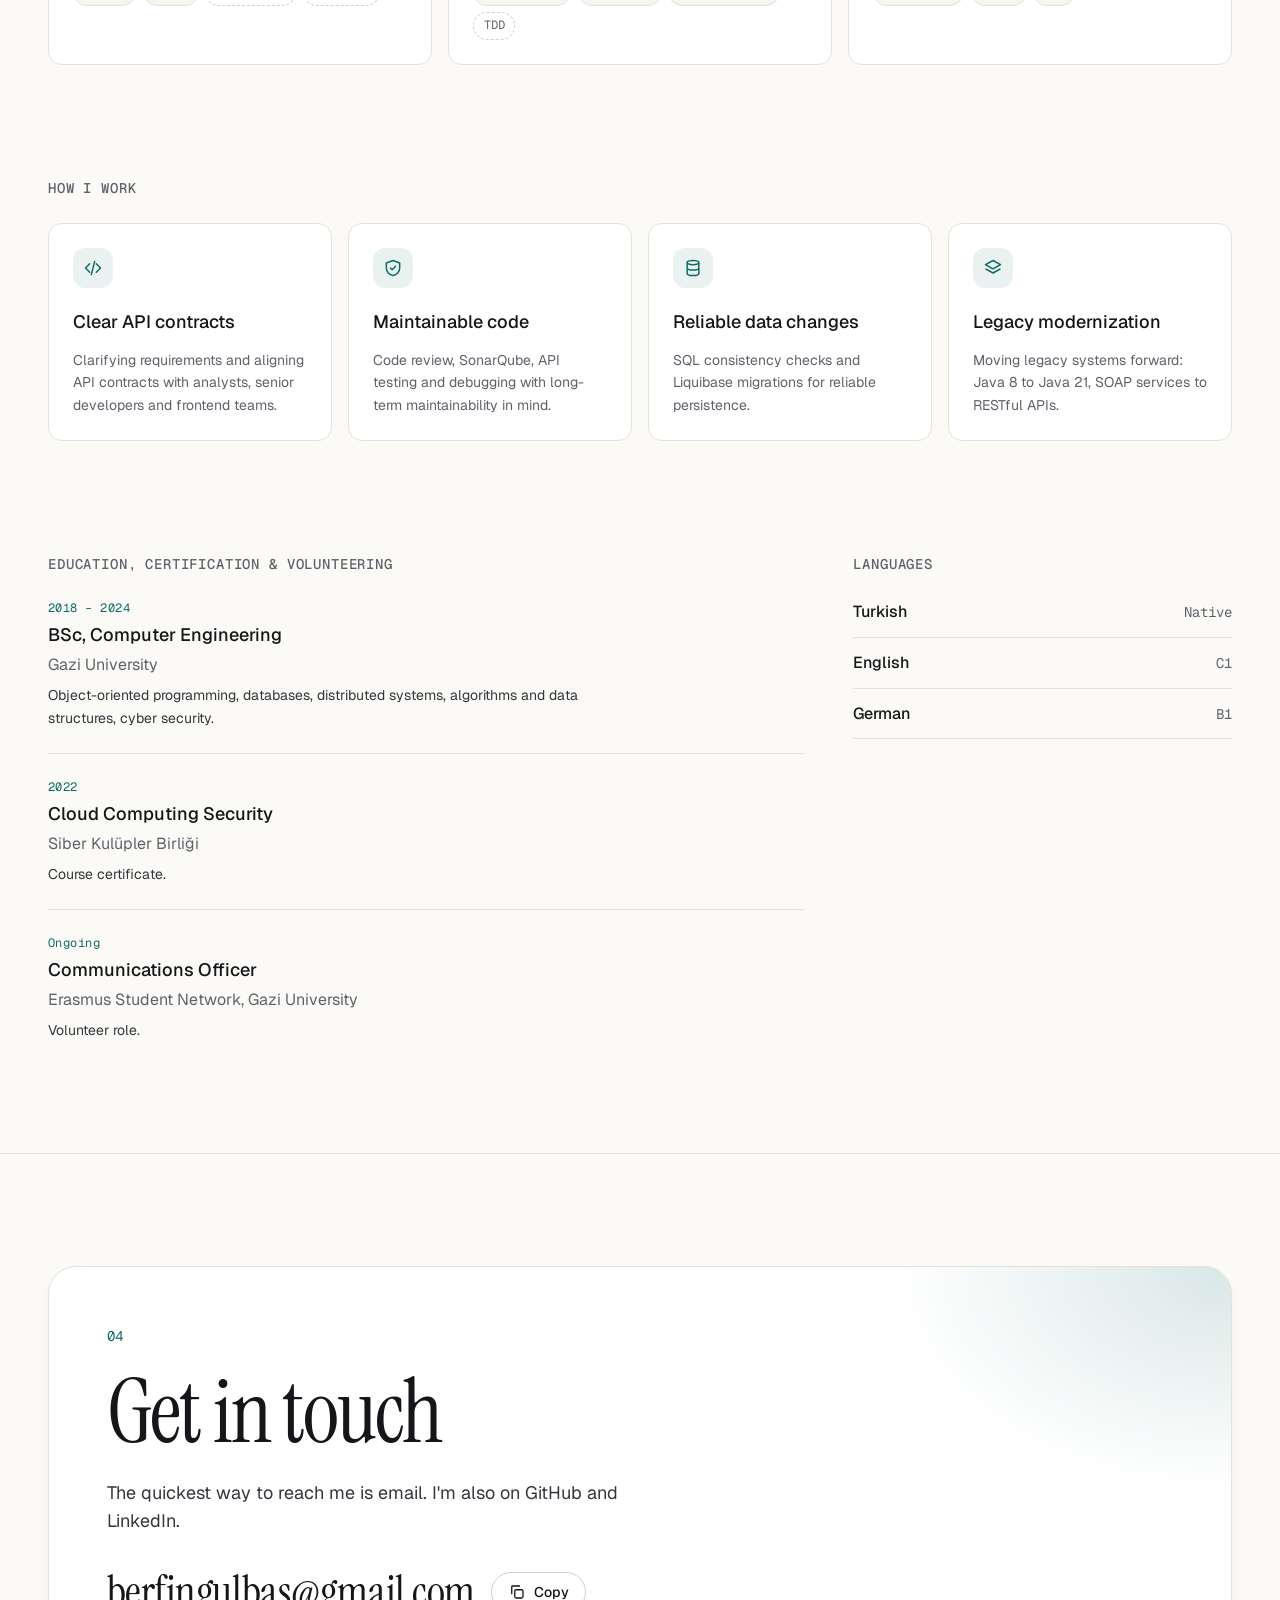
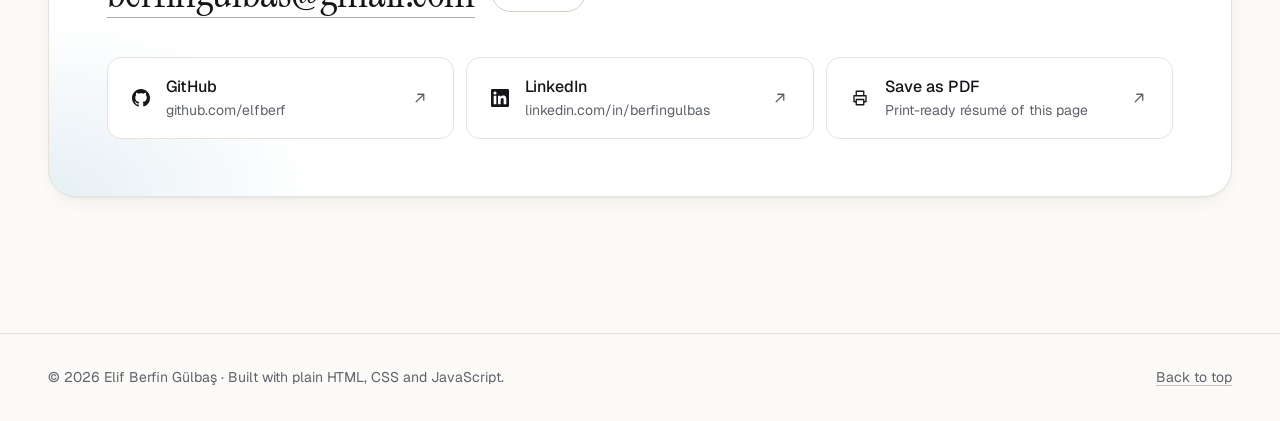
==== commit 4df22449: "Redesign the portfolio: bilingual EN/TR, light/dark themes, refined UI - English/Turkish switch (?la" ====
--- a/index.html
+++ b/index.html
@@ -2,23 +2,45 @@
 <html lang="en">
 <head>
   <meta charset="utf-8">
-  <meta name="viewport" content="width=device-width, initial-scale=1">
+  <meta name="viewport" content="width=device-width, initial-scale=1, viewport-fit=cover">
   <title>Elif Berfin Gülbaş — Software Engineer, Backend &amp; Enterprise Systems</title>
   <meta name="description" content="Elif Berfin Gülbaş is a backend-focused software engineer building enterprise banking systems with Java, Spring Boot, REST APIs and relational databases.">
   <meta name="author" content="Elif Berfin Gülbaş">
   <meta name="color-scheme" content="light dark">
-  <meta name="theme-color" content="#f7f6f2" media="(prefers-color-scheme: light)">
-  <meta name="theme-color" content="#141513" media="(prefers-color-scheme: dark)">
+  <meta name="theme-color" content="#fbfaf7" media="(prefers-color-scheme: light)">
+  <meta name="theme-color" content="#0b0d0e" media="(prefers-color-scheme: dark)">
   <!-- Absolute URLs below assume the user site https://elfberf.github.io/.
        If the site is served from a project subpath, update them (see AGENTS.md). -->
   <link rel="canonical" href="https://elfberf.github.io/">
+  <link rel="alternate" hreflang="en" href="https://elfberf.github.io/?lang=en">
+  <link rel="alternate" hreflang="tr" href="https://elfberf.github.io/?lang=tr">
+  <link rel="alternate" hreflang="x-default" href="https://elfberf.github.io/">
   <meta property="og:type" content="profile">
   <meta property="og:title" content="Elif Berfin Gülbaş — Software Engineer">
   <meta property="og:description" content="Backend & enterprise systems: Java, Spring Boot, REST APIs, relational databases.">
   <meta property="og:url" content="https://elfberf.github.io/">
-  <meta name="twitter:card" content="summary">
+  <meta property="og:image" content="https://elfberf.github.io/assets/img/og.png">
+  <meta property="og:image:width" content="1200">
+  <meta property="og:image:height" content="630">
+  <meta property="og:image:alt" content="Elif Berfin Gülbaş — Software Engineer, Backend & Enterprise Systems">
+  <meta name="twitter:card" content="summary_large_image">
   <link rel="icon" href="assets/img/favicon.svg" type="image/svg+xml">
+  <link rel="apple-touch-icon" href="assets/img/apple-touch-icon.png">
+  <link rel="manifest" href="manifest.webmanifest">
+  <link rel="preconnect" href="https://fonts.googleapis.com">
+  <link rel="preconnect" href="https://fonts.gstatic.com" crossorigin>
+  <link rel="stylesheet" href="https://fonts.googleapis.com/css2?family=Geist:wght@400;500;600&family=Geist+Mono:wght@400;500&family=Instrument+Serif:ital@0;1&display=swap">
   <link rel="stylesheet" href="assets/css/main.css">
+  <script>
+    // Apply saved theme before first paint to avoid a flash. Storage can be unavailable.
+    (function () {
+      try {
+        var theme = localStorage.getItem("theme");
+        if (theme === "light" || theme === "dark") document.documentElement.dataset.theme = theme;
+      } catch (e) {}
+      document.documentElement.classList.add("js");
+    })();
+  </script>
   <script type="application/ld+json">
   {
     "@context": "https://schema.org",
@@ -26,128 +48,225 @@
     "name": "Elif Berfin Gülbaş",
     "jobTitle": "Software Engineer",
     "url": "https://elfberf.github.io/",
+    "email": "mailto:berfingulbas@gmail.com",
     "address": { "@type": "PostalAddress", "addressLocality": "Ankara", "addressCountry": "TR" },
     "alumniOf": { "@type": "CollegeOrUniversity", "name": "Gazi University" },
     "knowsAbout": ["Java", "Spring Boot", "REST APIs", "PostgreSQL", "Oracle", "Docker", "CI/CD"],
+    "knowsLanguage": ["tr", "en", "de"],
     "sameAs": ["https://github.com/elfberf", "https://www.linkedin.com/in/berfingulbas/"]
   }
   </script>
   <script type="module" src="assets/js/main.js"></script>
 </head>
 <body>
-  <a class="skip-link" href="#main">Skip to content</a>
+  <!-- Icon sprite: each symbol is referenced by its id with an svg use element. -->
+  <svg width="0" height="0" style="position:absolute" aria-hidden="true" focusable="false">
+    <symbol id="i-github" viewBox="0 0 16 16"><path fill="currentColor" d="M8 0C3.58 0 0 3.58 0 8c0 3.54 2.29 6.53 5.47 7.59.4.07.55-.17.55-.38 0-.19-.01-.82-.01-1.49-2.01.37-2.53-.49-2.69-.94-.09-.23-.48-.94-.82-1.13-.28-.15-.68-.52-.01-.53.63-.01 1.08.58 1.23.82.72 1.21 1.87.87 2.33.66.07-.52.28-.87.51-1.07-1.78-.2-3.64-.89-3.64-3.95 0-.87.31-1.59.82-2.15-.08-.2-.36-1.02.08-2.12 0 0 .67-.21 2.2.82.64-.18 1.32-.27 2-.27.68 0 1.36.09 2 .27 1.53-1.04 2.2-.82 2.2-.82.44 1.1.16 1.92.08 2.12.51.56.82 1.27.82 2.15 0 3.07-1.87 3.75-3.65 3.95.29.25.54.73.54 1.48 0 1.07-.01 1.93-.01 2.2 0 .21.15.46.55.38A8.01 8.01 0 0 0 16 8c0-4.42-3.58-8-8-8Z"/></symbol>
+    <symbol id="i-linkedin" viewBox="0 0 24 24"><path fill="currentColor" d="M20.45 20.45h-3.56v-5.57c0-1.33-.02-3.04-1.85-3.04-1.85 0-2.14 1.45-2.14 2.94v5.67H9.35V9h3.41v1.56h.05c.48-.9 1.64-1.85 3.37-1.85 3.6 0 4.27 2.37 4.27 5.46v6.28ZM5.34 7.43a2.06 2.06 0 1 1 0-4.13 2.06 2.06 0 0 1 0 4.13ZM7.12 20.45H3.56V9h3.56v11.45ZM22.22 0H1.77C.79 0 0 .77 0 1.73v20.54C0 23.23.79 24 1.77 24h20.45c.98 0 1.78-.77 1.78-1.73V1.73C24 .77 23.2 0 22.22 0Z"/></symbol>
+    <symbol id="i-mail" viewBox="0 0 24 24"><path fill="none" stroke="currentColor" stroke-width="1.75" stroke-linecap="round" stroke-linejoin="round" d="M4 6h16v12H4zM4 7l8 6 8-6"/></symbol>
+    <symbol id="i-arrow" viewBox="0 0 24 24"><path fill="none" stroke="currentColor" stroke-width="1.75" stroke-linecap="round" stroke-linejoin="round" d="M7 17 17 7M9 7h8v8"/></symbol>
+    <symbol id="i-down" viewBox="0 0 24 24"><path fill="none" stroke="currentColor" stroke-width="1.75" stroke-linecap="round" stroke-linejoin="round" d="M12 5v14M6 13l6 6 6-6"/></symbol>
+    <symbol id="i-up" viewBox="0 0 24 24"><path fill="none" stroke="currentColor" stroke-width="1.75" stroke-linecap="round" stroke-linejoin="round" d="M12 19V5M6 11l6-6 6 6"/></symbol>
+    <symbol id="i-sun" viewBox="0 0 24 24"><g fill="none" stroke="currentColor" stroke-width="1.75" stroke-linecap="round"><circle cx="12" cy="12" r="4"/><path d="M12 2v2M12 20v2M4.9 4.9l1.4 1.4M17.7 17.7l1.4 1.4M2 12h2M20 12h2M4.9 19.1l1.4-1.4M17.7 6.3l1.4-1.4"/></g></symbol>
+    <symbol id="i-moon" viewBox="0 0 24 24"><path fill="none" stroke="currentColor" stroke-width="1.75" stroke-linecap="round" stroke-linejoin="round" d="M20 14.5A8 8 0 0 1 9.5 4a8 8 0 1 0 10.5 10.5Z"/></symbol>
+    <symbol id="i-menu" viewBox="0 0 24 24"><path fill="none" stroke="currentColor" stroke-width="1.75" stroke-linecap="round" d="M4 8h16M4 16h16"/></symbol>
+    <symbol id="i-close" viewBox="0 0 24 24"><path fill="none" stroke="currentColor" stroke-width="1.75" stroke-linecap="round" d="M6 6l12 12M18 6 6 18"/></symbol>
+    <symbol id="i-copy" viewBox="0 0 24 24"><g fill="none" stroke="currentColor" stroke-width="1.75" stroke-linejoin="round"><rect x="9" y="9" width="11" height="11" rx="2"/><path d="M5 15V5a1 1 0 0 1 1-1h10"/></g></symbol>
+    <symbol id="i-check" viewBox="0 0 24 24"><path fill="none" stroke="currentColor" stroke-width="2" stroke-linecap="round" stroke-linejoin="round" d="m5 12 5 5 9-10"/></symbol>
+    <symbol id="i-print" viewBox="0 0 24 24"><g fill="none" stroke="currentColor" stroke-width="1.75" stroke-linejoin="round"><path d="M7 9V3h10v6M7 17H4v-8h16v8h-3"/><path d="M7 14h10v7H7z"/></g></symbol>
+    <symbol id="i-contract" viewBox="0 0 24 24"><g fill="none" stroke="currentColor" stroke-width="1.75" stroke-linecap="round" stroke-linejoin="round"><path d="M8 7 3 12l5 5M16 7l5 5-5 5M14 4l-4 16"/></g></symbol>
+    <symbol id="i-shield" viewBox="0 0 24 24"><g fill="none" stroke="currentColor" stroke-width="1.75" stroke-linecap="round" stroke-linejoin="round"><path d="M12 3 4 6v6c0 4.5 3.4 8.3 8 9 4.6-.7 8-4.5 8-9V6z"/><path d="m9 12 2 2 4-4"/></g></symbol>
+    <symbol id="i-database" viewBox="0 0 24 24"><g fill="none" stroke="currentColor" stroke-width="1.75"><ellipse cx="12" cy="5.5" rx="7" ry="2.5"/><path d="M5 5.5v13c0 1.4 3.1 2.5 7 2.5s7-1.1 7-2.5v-13M5 12c0 1.4 3.1 2.5 7 2.5s7-1.1 7-2.5"/></g></symbol>
+    <symbol id="i-layers" viewBox="0 0 24 24"><g fill="none" stroke="currentColor" stroke-width="1.75" stroke-linejoin="round"><path d="m12 3 9 5-9 5-9-5z"/><path d="m3 13 9 5 9-5"/></g></symbol>
+  </svg>
+
+  <a class="skip-link" href="#main" data-i18n="skip">Skip to content</a>
+  <div class="progress" aria-hidden="true"><span></span></div>
 
   <header class="site-header">
     <div class="container site-header__inner">
-      <a class="wordmark" href="#top" aria-label="Elif Berfin Gülbaş, back to top">EBG</a>
-      <nav aria-label="Primary">
-        <ul class="nav">
-          <li><a href="#work">Work</a></li>
-          <li><a href="#experience">Experience</a></li>
-          <li><a href="#expertise">Expertise</a></li>
-          <li><a href="#contact">Contact</a></li>
+      <a class="brand" href="#top" data-i18n-attr="aria-label:nav.home" aria-label="Elif Berfin Gülbaş, back to top">
+        <span class="brand__mark" aria-hidden="true">EB</span>
+        <span class="brand__name">Elif Berfin Gülbaş</span>
+      </a>
+
+      <nav class="nav" id="site-nav" data-i18n-attr="aria-label:nav.label" aria-label="Primary">
+        <ul class="nav__list">
+          <li><a href="#work" data-i18n="nav.work">Work</a></li>
+          <li><a href="#experience" data-i18n="nav.experience">Experience</a></li>
+          <li><a href="#expertise" data-i18n="nav.expertise">Expertise</a></li>
+          <li><a href="#contact" data-i18n="nav.contact">Contact</a></li>
         </ul>
       </nav>
+
+      <div class="controls">
+        <div class="lang-switch" role="group" data-i18n-attr="aria-label:lang.label" aria-label="Language">
+          <button type="button" data-lang="en" aria-pressed="true" lang="en">EN</button>
+          <button type="button" data-lang="tr" aria-pressed="false" lang="tr">TR</button>
+        </div>
+        <button type="button" class="icon-button" data-theme-toggle aria-label="Switch to dark theme">
+          <svg class="icon icon--moon" aria-hidden="true"><use href="#i-moon"/></svg>
+          <svg class="icon icon--sun" aria-hidden="true"><use href="#i-sun"/></svg>
+        </button>
+        <button type="button" class="icon-button menu-button" data-menu-toggle aria-expanded="false" aria-controls="site-nav" data-i18n-attr="aria-label:nav.menu" aria-label="Menu">
+          <svg class="icon icon--open" aria-hidden="true"><use href="#i-menu"/></svg>
+          <svg class="icon icon--close" aria-hidden="true"><use href="#i-close"/></svg>
+        </button>
+      </div>
     </div>
   </header>
 
   <main id="main">
-    <section class="hero container" id="top" aria-labelledby="hero-title">
-      <p class="eyebrow">Ankara, Türkiye</p>
-      <h1 id="hero-title" class="hero__title">
-        Elif Berfin Gülbaş
-        <span class="hero__role">Software Engineer — Backend &amp; Enterprise Systems</span>
-      </h1>
-      <p class="hero__lede">
-        Backend-focused computer engineer building enterprise banking systems, primarily with
-        Java and Spring Boot. I work on REST APIs, business logic, database and enterprise
-        system integrations — in both greenfield development and legacy modernization.
-      </p>
-      <ul class="hero__tags" aria-label="Core areas">
-        <li>Java · Spring Boot</li>
-        <li>REST APIs</li>
-        <li>PostgreSQL · Oracle · MS SQL</li>
-        <li>Docker · CI/CD</li>
-      </ul>
-      <p class="hero__actions">
-        <a class="button" href="#work">Selected work</a>
-        <a class="button button--quiet" href="mailto:berfingulbas@gmail.com">Get in touch</a>
-      </p>
-    </section>
-
-    <section class="section container" id="work" aria-labelledby="work-title">
-      <header class="section__head">
-        <p class="section__index" aria-hidden="true">01</p>
-        <h2 id="work-title">Selected work</h2>
-        <p class="section__intro">
-          Engineering case studies from professional and academic work. Client systems are
-          described at a general level; no proprietary code or data is shown.
-        </p>
-      </header>
-      <div class="section__body" data-render="caseStudies"></div>
-    </section>
-
-    <section class="section container" id="experience" aria-labelledby="experience-title">
-      <header class="section__head">
-        <p class="section__index" aria-hidden="true">02</p>
-        <h2 id="experience-title">Experience</h2>
-      </header>
-      <div class="section__body" data-render="experience"></div>
-    </section>
-
-    <section class="section container" id="expertise" aria-labelledby="expertise-title">
-      <header class="section__head">
-        <p class="section__index" aria-hidden="true">03</p>
-        <h2 id="expertise-title">Technical expertise</h2>
-        <p class="section__intro">Items marked <span class="tag tag--fundamentals">fundamentals</span> are working knowledge rather than production depth.</p>
-      </header>
-      <div class="section__body">
+    <section class="hero" id="top" aria-labelledby="hero-title">
+      <div class="hero__backdrop" aria-hidden="true"></div>
+      <div class="container hero__grid">
+        <div class="hero__copy">
+          <p class="pill reveal"><span class="pill__dot" aria-hidden="true"></span><span data-i18n="hero.eyebrow">Software Engineer — Backend &amp; Enterprise Systems</span></p>
+          <h1 id="hero-title" class="hero__title reveal">Elif Berfin <em>Gülbaş</em></h1>
+          <p class="hero__lede reveal" data-i18n="hero.lede">Backend-focused computer engineer building enterprise banking systems, primarily with Java and Spring Boot. I work on REST APIs, business logic, and database and enterprise-system integrations — across greenfield development and legacy modernization.</p>
+          <div class="hero__actions reveal">
+            <a class="button button--primary" href="#work">
+              <span data-i18n="hero.ctaWork">View selected work</span>
+              <svg class="icon" aria-hidden="true"><use href="#i-down"/></svg>
+            </a>
+            <a class="button button--ghost" href="mailto:berfingulbas@gmail.com">
+              <svg class="icon" aria-hidden="true"><use href="#i-mail"/></svg>
+              <span data-i18n="hero.ctaEmail">Email me</span>
+            </a>
+            <span class="hero__social">
+              <a class="icon-button icon-button--outline" href="https://github.com/elfberf" rel="me" aria-label="GitHub">
+                <svg class="icon" aria-hidden="true"><use href="#i-github"/></svg>
+              </a>
+              <a class="icon-button icon-button--outline" href="https://www.linkedin.com/in/berfingulbas/" rel="me" aria-label="LinkedIn">
+                <svg class="icon" aria-hidden="true"><use href="#i-linkedin"/></svg>
+              </a>
+            </span>
+          </div>
+        </div>
+
+        <aside class="glance reveal" aria-labelledby="glance-title">
+          <h2 class="glance__title" id="glance-title" data-i18n="glance.title">At a glance</h2>
+          <div data-render="glance"></div>
+        </aside>
+      </div>
+
+      <div class="container">
+        <div class="metrics reveal" role="region" data-i18n-attr="aria-label:metrics.label" aria-label="Selected results" data-render="metrics"></div>
+      </div>
+    </section>
+
+    <section class="section" id="work" aria-labelledby="work-title">
+      <div class="container">
+        <header class="section__head reveal">
+          <p class="section__index" aria-hidden="true">01</p>
+          <h2 class="section__title" id="work-title" data-i18n="work.title">Selected work</h2>
+          <p class="section__intro" data-i18n="work.intro">Engineering case studies from professional and academic work. Client systems are described at a general level; no proprietary code or data is shown.</p>
+        </header>
+        <div data-render="caseStudies"></div>
+      </div>
+    </section>
+
+    <section class="section" id="experience" aria-labelledby="experience-title">
+      <div class="container">
+        <header class="section__head reveal">
+          <p class="section__index" aria-hidden="true">02</p>
+          <h2 class="section__title" id="experience-title" data-i18n="experience.title">Experience</h2>
+        </header>
+        <div data-render="experience"></div>
+      </div>
+    </section>
+
+    <section class="section" id="expertise" aria-labelledby="expertise-title">
+      <div class="container">
+        <header class="section__head reveal">
+          <p class="section__index" aria-hidden="true">03</p>
+          <h2 class="section__title" id="expertise-title" data-i18n="expertise.title">Technical expertise</h2>
+          <p class="section__intro">
+            <span data-i18n="expertise.introBefore">Items marked</span>
+            <span class="tag tag--fundamentals" data-i18n="fundamentals">fundamentals</span>
+            <span data-i18n="expertise.introAfter">are working knowledge rather than production depth.</span>
+          </p>
+        </header>
         <div data-render="skills"></div>
+
+        <h3 class="subhead reveal" data-i18n="principles.title">How I work</h3>
+        <div data-render="principles"></div>
+
         <div class="split">
-          <div>
-            <h3 class="subhead">Education, certification &amp; volunteering</h3>
+          <div class="reveal">
+            <h3 class="subhead" data-i18n="education.title">Education, certification &amp; volunteering</h3>
             <div data-render="education"></div>
           </div>
-          <div>
-            <h3 class="subhead">Languages</h3>
+          <div class="reveal">
+            <h3 class="subhead" data-i18n="languages.title">Languages</h3>
             <div data-render="languages"></div>
           </div>
         </div>
       </div>
     </section>
 
-    <section class="section container" id="contact" aria-labelledby="contact-title">
-      <header class="section__head">
-        <p class="section__index" aria-hidden="true">04</p>
-        <h2 id="contact-title">Contact</h2>
-      </header>
-      <div class="section__body">
-        <p class="contact__lede">Open to conversations about backend and enterprise engineering roles.</p>
-        <ul class="contact-list">
-          <li><span class="contact-list__label">Email</span><a href="mailto:berfingulbas@gmail.com">berfingulbas@gmail.com</a></li>
-          <li><span class="contact-list__label">GitHub</span><a href="https://github.com/elfberf" rel="me">github.com/elfberf</a></li>
-          <li><span class="contact-list__label">LinkedIn</span><a href="https://www.linkedin.com/in/berfingulbas/" rel="me">linkedin.com/in/berfingulbas</a></li>
-        </ul>
-        <p class="hero__actions">
-          <a class="button" href="mailto:berfingulbas@gmail.com">Send an email</a>
-          <a class="button button--quiet" href="https://www.linkedin.com/in/berfingulbas/">Connect on LinkedIn</a>
-        </p>
+    <section class="section section--contact" id="contact" aria-labelledby="contact-title">
+      <div class="container">
+        <div class="contact reveal">
+          <p class="section__index" aria-hidden="true">04</p>
+          <h2 class="contact__title" id="contact-title" data-i18n="contact.title">Get in touch</h2>
+          <p class="contact__lede" data-i18n="contact.lede">The quickest way to reach me is email. I'm also on GitHub and LinkedIn.</p>
+
+          <div class="contact__email">
+            <a class="contact__address" href="mailto:berfingulbas@gmail.com">berfingulbas@gmail.com</a>
+            <button type="button" class="button button--ghost button--small" data-copy="berfingulbas@gmail.com" data-i18n-attr="aria-label:contact.copyLabel" aria-label="Copy email address">
+              <svg class="icon icon--copy" aria-hidden="true"><use href="#i-copy"/></svg>
+              <svg class="icon icon--check" aria-hidden="true"><use href="#i-check"/></svg>
+              <span data-copy-label data-i18n="contact.copy">Copy</span>
+            </button>
+          </div>
+
+          <ul class="contact__links">
+            <li>
+              <a class="link-card" href="https://github.com/elfberf" rel="me">
+                <svg class="icon" aria-hidden="true"><use href="#i-github"/></svg>
+                <span><strong>GitHub</strong><span class="link-card__meta">github.com/elfberf</span></span>
+                <svg class="icon link-card__arrow" aria-hidden="true"><use href="#i-arrow"/></svg>
+              </a>
+            </li>
+            <li>
+              <a class="link-card" href="https://www.linkedin.com/in/berfingulbas/" rel="me">
+                <svg class="icon" aria-hidden="true"><use href="#i-linkedin"/></svg>
+                <span><strong>LinkedIn</strong><span class="link-card__meta">linkedin.com/in/berfingulbas</span></span>
+                <svg class="icon link-card__arrow" aria-hidden="true"><use href="#i-arrow"/></svg>
+              </a>
+            </li>
+            <li>
+              <button type="button" class="link-card" data-print>
+                <svg class="icon" aria-hidden="true"><use href="#i-print"/></svg>
+                <span><strong data-i18n="contact.print">Save as PDF</strong><span class="link-card__meta" data-i18n="contact.printMeta">Print-ready résumé of this page</span></span>
+                <svg class="icon link-card__arrow" aria-hidden="true"><use href="#i-arrow"/></svg>
+              </button>
+            </li>
+          </ul>
+          <p class="print-only print-contact">berfingulbas@gmail.com · github.com/elfberf · linkedin.com/in/berfingulbas · Ankara, Türkiye</p>
+        </div>
       </div>
     </section>
 
     <noscript>
       <p class="container noscript">
-        Case studies, experience and skills are rendered with JavaScript. The full CV is
-        available on <a href="https://www.linkedin.com/in/berfingulbas/">LinkedIn</a>.
+        Case studies, experience and skills need JavaScript. The full CV is available on
+        <a href="https://www.linkedin.com/in/berfingulbas/">LinkedIn</a>.
       </p>
     </noscript>
   </main>
 
   <footer class="site-footer">
     <div class="container site-footer__inner">
-      <p>© <span data-year>2026</span> Elif Berfin Gülbaş</p>
-      <p><a href="#top">Back to top</a></p>
+      <p>© <span data-year>2026</span> Elif Berfin Gülbaş · <span data-i18n="footer.built">Built with plain HTML, CSS and JavaScript.</span></p>
+      <p><a href="#top" data-i18n="footer.top">Back to top</a></p>
     </div>
   </footer>
+
+  <a class="to-top icon-button icon-button--solid" href="#top" data-to-top data-i18n-attr="aria-label:footer.top" aria-label="Back to top">
+    <svg class="icon" aria-hidden="true"><use href="#i-up"/></svg>
+  </a>
+  <div class="visually-hidden" role="status" aria-live="polite" data-announcer></div>
 </body>
 </html>
--- a/assets/css/main.css
+++ b/assets/css/main.css
@@ -1,30 +1,43 @@
 /* ==========================================================================
    Elif Berfin Gülbaş — portfolio
-   Structure: tokens → base → layout → components → utilities
+   Structure: tokens → base → layout → header → hero → sections → components
+              → motion → utilities → print
+   Mobile first; breakpoints at 40rem (640px), 48rem (768px), 64rem (1024px).
    ========================================================================== */
 
 /* ---- Tokens ---------------------------------------------------------------- */
 :root {
-  --bg: #f7f6f2;
+  --bg: #fbfaf7;
+  --bg-soft: #f4f2ec;
   --surface: #ffffff;
-  --ink: #1b1c1a;
-  --muted: #5c5e58;
-  --line: #e2e0d8;
-  --accent: #1f5c55;
+  --surface-2: #f7f5f0;
+  --ink: #14161a;
+  --ink-2: #33373d;
+  --muted: #5e636b;
+  --line: #e6e2d9;
+  --line-strong: #d4cfc3;
+  --accent: #0e6b63;
+  --accent-2: #2f7fa8;
   --accent-ink: #ffffff;
-  --tag-bg: #eeede6;
-  --focus: #1f5c55;
-
-  --font-sans: ui-sans-serif, system-ui, -apple-system, "Segoe UI", Roboto, "Helvetica Neue", Arial, sans-serif;
-  --font-serif: ui-serif, "Iowan Old Style", "Palatino Linotype", Palatino, Georgia, serif;
-  --font-mono: ui-monospace, "SF Mono", Menlo, Consolas, monospace;
-
+  --accent-soft: rgb(14 107 99 / 0.09);
+  --glow-1: rgb(14 107 99 / 0.16);
+  --glow-2: rgb(47 127 168 / 0.12);
+  --dot: rgb(20 22 26 / 0.07);
+  --shadow: 0 1px 2px rgb(20 22 26 / 0.04), 0 8px 24px -12px rgb(20 22 26 / 0.12);
+  --shadow-lg: 0 2px 4px rgb(20 22 26 / 0.04), 0 24px 48px -24px rgb(20 22 26 / 0.22);
+  --spot: rgb(14 107 99 / 0.07);
+
+  --font-sans: "Geist", ui-sans-serif, system-ui, -apple-system, "Segoe UI", Roboto, sans-serif;
+  --font-serif: "Instrument Serif", ui-serif, "Iowan Old Style", Georgia, serif;
+  --font-mono: "Geist Mono", ui-monospace, "SF Mono", Menlo, Consolas, monospace;
+
+  --step--2: 0.75rem;
   --step--1: 0.875rem;
   --step-0: 1rem;
   --step-1: 1.125rem;
   --step-2: 1.375rem;
-  --step-3: clamp(1.75rem, 1.3rem + 2vw, 2.5rem);
-  --step-4: clamp(2.5rem, 1.6rem + 4vw, 4.25rem);
+  --step-3: clamp(2.25rem, 1.6rem + 2.6vw, 3.5rem);
+  --step-4: clamp(3.25rem, 1.9rem + 6.4vw, 7rem);
 
   --space-1: 0.25rem;
   --space-2: 0.5rem;
@@ -33,26 +46,68 @@
   --space-5: 1.5rem;
   --space-6: 2rem;
   --space-7: 3rem;
-  --space-8: clamp(4rem, 3rem + 4vw, 6.5rem);
-
-  --measure: 66ch;
-  --container: 70rem;
-  --gutter: clamp(1rem, 0.5rem + 2.5vw, 2.5rem);
-  --radius: 6px;
-}
-
+  --space-8: clamp(4.5rem, 3rem + 5vw, 8rem);
+
+  --measure: 64ch;
+  --container: 74rem;
+  --gutter: clamp(1rem, 0.4rem + 2.6vw, 2.5rem);
+  --header-h: 4rem;
+  --radius-sm: 8px;
+  --radius: 14px;
+  --radius-lg: 22px;
+  --ease: cubic-bezier(0.2, 0.7, 0.2, 1);
+}
+
+/* Dark tokens: follow the system unless the visitor picked light, or picked dark. */
 @media (prefers-color-scheme: dark) {
-  :root {
-    --bg: #141513;
-    --surface: #1b1c1a;
-    --ink: #ecebe6;
-    --muted: #a3a49d;
-    --line: #2e302c;
-    --accent: #7cc4b8;
-    --accent-ink: #0f1514;
-    --tag-bg: #242622;
-    --focus: #7cc4b8;
-  }
+  :root:not([data-theme="light"]) {
+    --bg: #0b0d0e;
+    --bg-soft: #101315;
+    --surface: #121517;
+    --surface-2: #171b1e;
+    --ink: #eceeef;
+    --ink-2: #c9cdd0;
+    --muted: #979ea4;
+    --line: #22282b;
+    --line-strong: #30373b;
+    --accent: #5fd3c2;
+    --accent-2: #7ab8e0;
+    --accent-ink: #062320;
+    --accent-soft: rgb(95 211 194 / 0.1);
+    --glow-1: rgb(95 211 194 / 0.13);
+    --glow-2: rgb(122 184 224 / 0.1);
+    --dot: rgb(236 238 239 / 0.06);
+    --shadow: 0 1px 2px rgb(0 0 0 / 0.3), 0 8px 24px -12px rgb(0 0 0 / 0.5);
+    --shadow-lg: 0 2px 4px rgb(0 0 0 / 0.3), 0 24px 48px -24px rgb(0 0 0 / 0.7);
+    --spot: rgb(95 211 194 / 0.07);
+  }
+}
+
+:root[data-theme="dark"] {
+  --bg: #0b0d0e;
+  --bg-soft: #101315;
+  --surface: #121517;
+  --surface-2: #171b1e;
+  --ink: #eceeef;
+  --ink-2: #c9cdd0;
+  --muted: #979ea4;
+  --line: #22282b;
+  --line-strong: #30373b;
+  --accent: #5fd3c2;
+  --accent-2: #7ab8e0;
+  --accent-ink: #062320;
+  --accent-soft: rgb(95 211 194 / 0.1);
+  --glow-1: rgb(95 211 194 / 0.13);
+  --glow-2: rgb(122 184 224 / 0.1);
+  --dot: rgb(236 238 239 / 0.06);
+  --shadow: 0 1px 2px rgb(0 0 0 / 0.3), 0 8px 24px -12px rgb(0 0 0 / 0.5);
+  --shadow-lg: 0 2px 4px rgb(0 0 0 / 0.3), 0 24px 48px -24px rgb(0 0 0 / 0.7);
+  --spot: rgb(95 211 194 / 0.07);
+  color-scheme: dark;
+}
+
+:root[data-theme="light"] {
+  color-scheme: light;
 }
 
 /* ---- Base ------------------------------------------------------------------ */
@@ -65,7 +120,7 @@
 html {
   -webkit-text-size-adjust: 100%;
   text-size-adjust: 100%;
-  scroll-padding-top: 5rem;
+  scroll-padding-top: calc(var(--header-h) + 1rem);
 }
 
 @media (prefers-reduced-motion: no-preference) {
@@ -76,25 +131,32 @@
 
 body {
   margin: 0;
+  min-height: 100vh;
   background: var(--bg);
   color: var(--ink);
   font-family: var(--font-sans);
   font-size: var(--step-0);
   line-height: 1.6;
+  -webkit-font-smoothing: antialiased;
+  -moz-osx-font-smoothing: grayscale;
   text-rendering: optimizeLegibility;
+  transition: background-color 0.3s var(--ease), color 0.3s var(--ease);
 }
 
 h1,
 h2,
 h3,
+h4,
 p,
 ul,
+ol,
 dl,
 dd {
   margin: 0;
 }
 
-ul {
+ul,
+ol {
   padding: 0;
   list-style: none;
 }
@@ -103,7 +165,8 @@
   color: inherit;
   text-decoration-color: color-mix(in srgb, currentColor 35%, transparent);
   text-decoration-thickness: 1px;
-  text-underline-offset: 0.2em;
+  text-underline-offset: 0.22em;
+  transition: color 0.2s var(--ease), text-decoration-color 0.2s var(--ease);
 }
 
 a:hover {
@@ -111,10 +174,31 @@
   text-decoration-color: currentColor;
 }
 
+button {
+  font: inherit;
+  color: inherit;
+}
+
+::selection {
+  background: var(--accent);
+  color: var(--accent-ink);
+}
+
 :focus-visible {
-  outline: 2px solid var(--focus);
+  outline: 2px solid var(--accent);
   outline-offset: 3px;
-  border-radius: 2px;
+  border-radius: 4px;
+}
+
+.icon {
+  width: 1.125rem;
+  height: 1.125rem;
+  flex: none;
+}
+
+.icon--small {
+  width: 0.95rem;
+  height: 0.95rem;
 }
 
 /* ---- Layout ---------------------------------------------------------------- */
@@ -122,58 +206,85 @@
   width: 100%;
   max-width: calc(var(--container) + 2 * var(--gutter));
   margin-inline: auto;
-  padding-inline: var(--gutter);
+  padding-inline: max(var(--gutter), env(safe-area-inset-left)) max(var(--gutter), env(safe-area-inset-right));
 }
 
 .section {
-  display: grid;
-  gap: var(--space-5);
   padding-block: var(--space-8);
+}
+
+.section + .section {
   border-top: 1px solid var(--line);
 }
 
-@media (min-width: 56rem) {
-  .section {
-    grid-template-columns: 16rem 1fr;
-    gap: var(--space-7);
-  }
-
+.section__head {
+  display: grid;
+  gap: var(--space-3);
+  margin-bottom: var(--space-7);
+}
+
+@media (min-width: 64rem) {
   .section__head {
-    position: sticky;
-    top: 6rem;
-    align-self: start;
-  }
-}
-
-.section__head {
-  display: grid;
+    grid-template-columns: minmax(0, 1fr) minmax(0, 26rem);
+    grid-template-areas: "index index" "title intro";
+    align-items: end;
+    column-gap: var(--space-7);
+  }
+
+  .section__head .section__index {
+    grid-area: index;
+  }
+
+  .section__head .section__title {
+    grid-area: title;
+  }
+
+  .section__head .section__intro {
+    grid-area: intro;
+    justify-self: end;
+  }
+}
+
+.section__index {
+  display: inline-flex;
+  align-items: center;
   gap: var(--space-3);
-}
-
-.section__index {
   font-family: var(--font-mono);
   font-size: var(--step--1);
-  color: var(--muted);
-}
-
-.section h2 {
+  color: var(--accent);
+  letter-spacing: 0.04em;
+}
+
+.section__head .section__index::after {
+  content: "";
+  width: 2.5rem;
+  height: 1px;
+  background: currentColor;
+  opacity: 0.5;
+}
+
+.section__title {
   font-family: var(--font-serif);
   font-size: var(--step-3);
+  font-weight: 400;
+  line-height: 1.05;
+  letter-spacing: -0.015em;
+}
+
+.section__intro {
+  color: var(--muted);
+  font-size: var(--step--1);
+  max-width: 44ch;
+}
+
+.subhead {
+  margin: var(--space-8) 0 var(--space-5);
+  font-family: var(--font-mono);
+  font-size: var(--step--1);
   font-weight: 500;
-  line-height: 1.15;
-  letter-spacing: -0.01em;
-}
-
-.section__intro {
-  color: var(--muted);
-  font-size: var(--step--1);
-  max-width: 40ch;
-}
-
-.section__body {
-  min-width: 0;
-  display: grid;
-  gap: var(--space-7);
+  letter-spacing: 0.06em;
+  text-transform: uppercase;
+  color: var(--muted);
 }
 
 .split {
@@ -181,69 +292,1222 @@
   gap: var(--space-6);
 }
 
-@media (min-width: 40rem) {
+.split .subhead {
+  margin-bottom: var(--space-5);
+}
+
+@media (min-width: 48rem) {
   .split {
-    grid-template-columns: 2fr 1fr;
-  }
-}
-
-/* ---- Header & footer ------------------------------------------------------- */
+    grid-template-columns: minmax(0, 2fr) minmax(0, 1fr);
+    gap: var(--space-7);
+  }
+}
+
+/* ---- Header ---------------------------------------------------------------- */
+.progress {
+  position: fixed;
+  inset: 0 0 auto;
+  height: 2px;
+  z-index: 40;
+  pointer-events: none;
+}
+
+.progress span {
+  display: block;
+  height: 100%;
+  background: linear-gradient(90deg, var(--accent), var(--accent-2));
+  transform: scaleX(0);
+  transform-origin: 0 50%;
+}
+
 .site-header {
   position: sticky;
   top: 0;
-  z-index: 10;
-  background: color-mix(in srgb, var(--bg) 88%, transparent);
-  backdrop-filter: saturate(140%) blur(8px);
-  -webkit-backdrop-filter: saturate(140%) blur(8px);
-  border-bottom: 1px solid var(--line);
+  z-index: 30;
+  height: var(--header-h);
+  border-bottom: 1px solid transparent;
+  transition: background-color 0.25s var(--ease), border-color 0.25s var(--ease);
+}
+
+.is-scrolled .site-header {
+  background: color-mix(in srgb, var(--bg) 82%, transparent);
+  -webkit-backdrop-filter: saturate(160%) blur(14px);
+  backdrop-filter: saturate(160%) blur(14px);
+  border-bottom-color: var(--line);
+}
+
+/* backdrop-filter would make the header the containing block of the fixed menu sheet. */
+.menu-open .site-header {
+  background: var(--bg);
+  -webkit-backdrop-filter: none;
+  backdrop-filter: none;
+  border-bottom-color: var(--line);
 }
 
 .site-header__inner {
   display: flex;
   align-items: center;
-  justify-content: space-between;
   gap: var(--space-4);
-  min-height: 3.75rem;
-}
-
-.wordmark {
+  height: 100%;
+}
+
+.brand {
+  display: inline-flex;
+  align-items: center;
+  gap: var(--space-3);
+  margin-right: auto;
+  text-decoration: none;
+  font-weight: 500;
+  letter-spacing: -0.01em;
+}
+
+.brand:hover {
+  color: inherit;
+}
+
+.brand__mark {
+  display: grid;
+  place-items: center;
+  width: 2.25rem;
+  height: 2.25rem;
+  border-radius: 50%;
+  background: var(--ink);
+  color: var(--bg);
+  font-family: var(--font-serif);
+  font-size: 1.05rem;
+  letter-spacing: 0.02em;
+  transition: transform 0.3s var(--ease);
+}
+
+.brand:hover .brand__mark {
+  transform: rotate(-8deg);
+}
+
+.brand__name {
+  display: none;
+}
+
+@media (min-width: 30rem) {
+  .brand__name {
+    display: inline;
+  }
+}
+
+.nav__list {
+  display: flex;
+  gap: var(--space-1);
+}
+
+.nav a {
+  display: inline-flex;
+  align-items: center;
+  min-height: 2.5rem;
+  padding: 0 var(--space-3);
+  border-radius: 999px;
+  color: var(--muted);
+  font-size: var(--step--1);
+  font-weight: 500;
+  text-decoration: none;
+  transition: color 0.2s var(--ease), background-color 0.2s var(--ease);
+}
+
+.nav a:hover {
+  color: var(--ink);
+  background: var(--accent-soft);
+}
+
+.nav a[aria-current] {
+  color: var(--ink);
+  background: var(--surface);
+  box-shadow: inset 0 0 0 1px var(--line);
+}
+
+.controls {
+  display: flex;
+  align-items: center;
+  gap: var(--space-2);
+}
+
+.lang-switch {
+  display: inline-flex;
+  padding: 3px;
+  border: 1px solid var(--line);
+  border-radius: 999px;
+  background: var(--surface);
+}
+
+.lang-switch button {
+  min-width: 2.25rem;
+  min-height: 2rem;
+  padding: 0 var(--space-2);
+  border: 0;
+  border-radius: 999px;
+  background: transparent;
+  color: var(--muted);
+  font-family: var(--font-mono);
+  font-size: var(--step--2);
+  font-weight: 500;
+  letter-spacing: 0.04em;
+  cursor: pointer;
+  transition: color 0.2s var(--ease), background-color 0.2s var(--ease);
+}
+
+.lang-switch button:hover {
+  color: var(--ink);
+}
+
+.lang-switch button[aria-pressed="true"] {
+  background: var(--ink);
+  color: var(--bg);
+}
+
+.icon-button {
+  display: inline-grid;
+  place-items: center;
+  width: 2.5rem;
+  height: 2.5rem;
+  padding: 0;
+  border: 1px solid var(--line);
+  border-radius: 50%;
+  background: var(--surface);
+  color: var(--ink);
+  cursor: pointer;
+  text-decoration: none;
+  transition: border-color 0.2s var(--ease), background-color 0.2s var(--ease), color 0.2s var(--ease),
+    transform 0.2s var(--ease);
+}
+
+.icon-button:hover {
+  border-color: var(--line-strong);
+  color: var(--accent);
+}
+
+.icon-button:active {
+  transform: scale(0.94);
+}
+
+.icon-button--outline {
+  width: 2.75rem;
+  height: 2.75rem;
+  background: transparent;
+}
+
+[data-theme-toggle] .icon--sun,
+[data-theme-toggle][data-current="dark"] .icon--moon {
+  display: none;
+}
+
+[data-theme-toggle][data-current="dark"] .icon--sun {
+  display: block;
+}
+
+.menu-button .icon--close,
+.menu-open .menu-button .icon--open {
+  display: none;
+}
+
+.menu-open .menu-button .icon--close {
+  display: block;
+}
+
+/* Mobile navigation: full-width sheet under the header. */
+@media (max-width: 47.99rem) {
+  .nav {
+    position: fixed;
+    inset: var(--header-h) 0 auto;
+    padding: var(--space-4) var(--gutter) var(--space-6);
+    background: var(--bg);
+    border-bottom: 1px solid var(--line);
+    /* Dims the page below the open sheet. */
+    box-shadow: 0 24px 48px -24px rgb(0 0 0 / 0.35), 0 0 0 100vmax rgb(0 0 0 / 0.28);
+    visibility: hidden;
+    opacity: 0;
+    transform: translateY(-8px);
+    transition: opacity 0.2s var(--ease), transform 0.2s var(--ease), visibility 0s linear 0.2s;
+  }
+
+  .menu-open .nav {
+    visibility: visible;
+    opacity: 1;
+    transform: none;
+    transition: opacity 0.2s var(--ease), transform 0.2s var(--ease);
+  }
+
+  .nav__list {
+    flex-direction: column;
+    gap: var(--space-1);
+  }
+
+  .nav a {
+    display: flex;
+    min-height: 3.25rem;
+    padding: 0 var(--space-4);
+    border-radius: var(--radius-sm);
+    font-family: var(--font-serif);
+    font-size: 1.75rem;
+    font-weight: 400;
+    color: var(--ink);
+  }
+
+  .menu-open body {
+    overflow: hidden;
+  }
+}
+
+@media (min-width: 48rem) {
+  .menu-button {
+    display: none;
+  }
+
+  .nav {
+    order: 0;
+  }
+}
+
+/* ---- Hero ------------------------------------------------------------------ */
+.hero {
+  position: relative;
+  isolation: isolate;
+  padding-block: clamp(3rem, 2rem + 6vw, 7rem) var(--space-8);
+  overflow: hidden;
+}
+
+.hero__backdrop {
+  position: absolute;
+  inset: -10% -10% 0;
+  z-index: -1;
+  background:
+    radial-gradient(40rem 26rem at 82% 12%, var(--glow-1), transparent 70%),
+    radial-gradient(32rem 22rem at 8% 0%, var(--glow-2), transparent 70%),
+    radial-gradient(var(--dot) 1px, transparent 1.2px) 0 0 / 22px 22px;
+  -webkit-mask-image: linear-gradient(to bottom, #000 55%, transparent);
+  mask-image: linear-gradient(to bottom, #000 55%, transparent);
+}
+
+.hero__grid {
+  display: grid;
+  gap: var(--space-7);
+  align-items: end;
+}
+
+@media (min-width: 64rem) {
+  .hero__grid {
+    grid-template-columns: minmax(0, 1.55fr) minmax(0, 1fr);
+    gap: var(--space-8);
+  }
+}
+
+.hero__copy {
+  display: grid;
+  gap: var(--space-5);
+  justify-items: start;
+}
+
+.pill {
+  display: inline-flex;
+  align-items: center;
+  gap: var(--space-2);
+  padding: 0.35rem 0.85rem 0.35rem 0.7rem;
+  border: 1px solid var(--line);
+  border-radius: 999px;
+  background: color-mix(in srgb, var(--surface) 70%, transparent);
+  color: var(--ink-2);
+  font-size: var(--step--1);
+  -webkit-backdrop-filter: blur(6px);
+  backdrop-filter: blur(6px);
+}
+
+@media (max-width: 29.99rem) {
+  .pill {
+    font-size: var(--step--2);
+  }
+}
+
+.pill__dot {
+  width: 0.5rem;
+  height: 0.5rem;
+  border-radius: 50%;
+  background: var(--accent);
+  box-shadow: 0 0 0 4px var(--accent-soft);
+}
+
+.hero__title {
+  font-family: var(--font-serif);
+  font-size: var(--step-4);
+  font-weight: 400;
+  line-height: 0.95;
+  letter-spacing: -0.03em;
+  text-wrap: balance;
+}
+
+.hero__title em {
+  font-style: italic;
+  background: linear-gradient(100deg, var(--accent), var(--accent-2));
+  -webkit-background-clip: text;
+  background-clip: text;
+  color: transparent;
+  padding-right: 0.06em;
+}
+
+.hero__lede {
+  max-width: 58ch;
+  font-size: clamp(1.0625rem, 1rem + 0.3vw, 1.1875rem);
+  color: var(--ink-2);
+  text-wrap: pretty;
+}
+
+.hero__actions {
+  display: flex;
+  flex-wrap: wrap;
+  align-items: center;
+  gap: var(--space-3);
+  margin-top: var(--space-2);
+}
+
+.hero__social {
+  display: inline-flex;
+  gap: var(--space-2);
+}
+
+@media (max-width: 29.99rem) {
+  .hero__actions .button {
+    flex: 1 1 100%;
+    justify-content: center;
+  }
+}
+
+/* Glance card */
+.glance {
+  position: relative;
+  padding: var(--space-5) var(--space-5) var(--space-3);
+  border: 1px solid var(--line);
+  border-radius: var(--radius-lg);
+  background: color-mix(in srgb, var(--surface) 78%, transparent);
+  -webkit-backdrop-filter: blur(10px);
+  backdrop-filter: blur(10px);
+  box-shadow: var(--shadow);
+}
+
+.glance__title {
+  margin-bottom: var(--space-3);
+  font-family: var(--font-mono);
+  font-size: var(--step--2);
+  font-weight: 500;
+  letter-spacing: 0.08em;
+  text-transform: uppercase;
+  color: var(--muted);
+}
+
+.glance__list > div {
+  display: grid;
+  gap: 0.1rem;
+  padding-block: var(--space-3);
+  border-top: 1px solid var(--line);
+}
+
+@media (min-width: 30rem) {
+  .glance__list > div {
+    grid-template-columns: 8.5rem 1fr;
+    gap: var(--space-4);
+  }
+}
+
+.glance__list dt {
+  color: var(--muted);
+  font-size: var(--step--1);
+}
+
+.glance__list dd {
+  font-size: var(--step--1);
+  font-weight: 500;
+}
+
+/* Metrics strip */
+.metrics {
+  margin-top: var(--space-8);
+}
+
+.metrics__list {
+  display: grid;
+  grid-template-columns: repeat(2, minmax(0, 1fr));
+  border: 1px solid var(--line);
+  border-radius: var(--radius-lg);
+  background: var(--surface);
+  overflow: hidden;
+  box-shadow: var(--shadow);
+}
+
+@media (min-width: 64rem) {
+  .metrics__list {
+    grid-template-columns: repeat(4, minmax(0, 1fr));
+  }
+}
+
+.metrics__list li {
+  display: flex;
+  border-color: var(--line);
+  border-style: solid;
+  border-width: 0;
+}
+
+.metrics__list li:nth-child(odd) {
+  border-right-width: 1px;
+}
+
+.metrics__list li:nth-child(-n + 2) {
+  border-bottom-width: 1px;
+}
+
+@media (min-width: 64rem) {
+  .metrics__list li {
+    border-width: 0 1px 0 0;
+  }
+
+  .metrics__list li:last-child {
+    border-right-width: 0;
+  }
+}
+
+.metric {
+  display: grid;
+  align-content: start;
+  gap: var(--space-2);
+  width: 100%;
+  padding: var(--space-5);
+  text-decoration: none;
+  transition: background-color 0.25s var(--ease);
+}
+
+.metric:hover {
+  color: inherit;
+  background: var(--surface-2);
+}
+
+.metric__value {
+  font-family: var(--font-serif);
+  font-size: clamp(2.25rem, 1.6rem + 2.4vw, 3.5rem);
+  line-height: 1;
+  letter-spacing: -0.02em;
+  color: var(--ink);
+  font-variant-numeric: tabular-nums;
+}
+
+.metric__label {
+  color: var(--muted);
+  font-size: var(--step--1);
+  line-height: 1.45;
+}
+
+.metric__more {
+  display: inline-flex;
+  align-items: center;
+  gap: var(--space-1);
+  margin-top: var(--space-2);
+  color: var(--accent);
+  font-size: var(--step--2);
+  font-weight: 500;
+  opacity: 0;
+  transform: translateY(4px);
+  transition: opacity 0.25s var(--ease), transform 0.25s var(--ease);
+}
+
+.metric:hover .metric__more,
+.metric:focus-visible .metric__more {
+  opacity: 1;
+  transform: none;
+}
+
+@media (hover: none) {
+  .metric__more {
+    opacity: 1;
+    transform: none;
+  }
+}
+
+/* ---- Buttons ----------------------------------------------------------------- */
+.button {
+  display: inline-flex;
+  align-items: center;
+  gap: var(--space-2);
+  min-height: 2.875rem;
+  padding: 0 1.25rem;
+  border: 1px solid transparent;
+  border-radius: 999px;
+  font-size: var(--step--1);
+  font-weight: 500;
+  text-decoration: none;
+  cursor: pointer;
+  transition: background-color 0.2s var(--ease), border-color 0.2s var(--ease), color 0.2s var(--ease),
+    transform 0.2s var(--ease), box-shadow 0.2s var(--ease);
+}
+
+.button:active {
+  transform: translateY(1px) scale(0.99);
+}
+
+.button--primary {
+  background: var(--ink);
+  color: var(--bg);
+  box-shadow: var(--shadow);
+}
+
+.button--primary:hover {
+  color: var(--bg);
+  background: color-mix(in srgb, var(--ink) 86%, var(--accent));
+  box-shadow: var(--shadow-lg);
+}
+
+.button--ghost {
+  border-color: var(--line-strong);
+  background: color-mix(in srgb, var(--surface) 60%, transparent);
+  color: var(--ink);
+}
+
+.button--ghost:hover {
+  color: var(--ink);
+  border-color: var(--ink);
+  background: var(--surface);
+}
+
+.button--small {
+  min-height: 2.5rem;
+  padding: 0 1rem;
+}
+
+/* ---- Cards (shared surface + pointer spotlight) ----------------------------- */
+.case,
+.skill-card,
+.principle,
+.link-card {
+  position: relative;
+  border: 1px solid var(--line);
+  background:
+    radial-gradient(22rem circle at var(--mx, -100%) var(--my, -100%), var(--spot), transparent 60%),
+    var(--surface);
+  transition: border-color 0.25s var(--ease), box-shadow 0.25s var(--ease), transform 0.25s var(--ease);
+}
+
+.case:hover,
+.skill-card:hover,
+.principle:hover,
+.link-card:hover {
+  border-color: var(--line-strong);
+  box-shadow: var(--shadow-lg);
+}
+
+/* ---- Case studies ------------------------------------------------------------ */
+.cases {
+  display: grid;
+  gap: var(--space-5);
+}
+
+@media (min-width: 64rem) {
+  .cases {
+    grid-template-columns: repeat(2, minmax(0, 1fr));
+  }
+}
+
+.case {
+  display: flex;
+  flex-direction: column;
+  gap: var(--space-5);
+  padding: clamp(1.25rem, 0.9rem + 1.4vw, 2rem);
+  border-radius: var(--radius-lg);
+}
+
+.case__head {
+  display: grid;
+  gap: var(--space-2);
+}
+
+.case__meta {
+  display: flex;
+  align-items: center;
+  gap: var(--space-3);
+  font-family: var(--font-mono);
+  font-size: var(--step--2);
+  letter-spacing: 0.04em;
+  color: var(--muted);
+}
+
+.case__number {
+  display: inline-grid;
+  place-items: center;
+  min-width: 2rem;
+  height: 1.5rem;
+  padding: 0 0.4rem;
+  border-radius: 999px;
+  background: var(--accent-soft);
+  color: var(--accent);
+  font-weight: 500;
+}
+
+.case__title {
+  font-family: var(--font-serif);
+  font-size: clamp(1.6rem, 1.3rem + 1vw, 2.1rem);
+  font-weight: 400;
+  line-height: 1.1;
+  letter-spacing: -0.01em;
+  text-wrap: balance;
+}
+
+.case__context {
+  color: var(--muted);
+  font-size: var(--step--1);
+}
+
+.flow {
+  display: flex;
+  flex-wrap: wrap;
+  align-items: center;
+  gap: var(--space-2);
+  padding: var(--space-3);
+  border-radius: var(--radius);
+  background: var(--surface-2);
+  border: 1px dashed var(--line-strong);
+}
+
+.flow__step {
+  padding: 0.3rem 0.7rem;
+  border-radius: 999px;
+  border: 1px solid var(--line);
+  background: var(--surface);
+  font-family: var(--font-mono);
+  font-size: var(--step--2);
+  color: var(--ink-2);
+}
+
+.flow__step--end {
+  border-color: transparent;
+  background: var(--accent);
+  color: var(--accent-ink);
+  font-weight: 500;
+}
+
+.flow__arrow {
+  color: var(--muted);
   font-family: var(--font-mono);
   font-size: var(--step--1);
-  font-weight: 600;
-  letter-spacing: 0.08em;
-  text-decoration: none;
-}
-
-.nav {
+}
+
+.case__facts {
+  display: grid;
+  gap: var(--space-4);
+}
+
+.case__facts > div {
+  display: grid;
+  gap: var(--space-1);
+}
+
+.case__facts dt {
+  font-family: var(--font-mono);
+  font-size: var(--step--2);
+  letter-spacing: 0.06em;
+  text-transform: uppercase;
+  color: var(--muted);
+}
+
+.case__facts dd {
+  color: var(--ink-2);
+}
+
+.case__outcome {
+  padding: var(--space-3) var(--space-4);
+  border-left: 2px solid var(--accent);
+  border-radius: 0 var(--radius-sm) var(--radius-sm) 0;
+  background: var(--accent-soft);
+}
+
+.case__outcome dd {
+  color: var(--ink);
+  font-weight: 500;
+}
+
+.case__footer {
+  display: grid;
+  gap: var(--space-3);
+  margin-top: auto;
+  padding-top: var(--space-4);
+  border-top: 1px solid var(--line);
+}
+
+.case__note {
+  display: flex;
+  align-items: center;
+  gap: var(--space-2);
+  font-size: var(--step--2);
+  color: var(--muted);
+}
+
+.case__note::before {
+  content: "";
+  width: 0.4rem;
+  height: 0.4rem;
+  border-radius: 50%;
+  background: var(--line-strong);
+}
+
+.case__link {
+  display: inline-flex;
+  align-items: center;
+  gap: var(--space-1);
+  font-size: var(--step--1);
+  font-weight: 500;
+}
+
+/* ---- Tags -------------------------------------------------------------------- */
+.tags {
   display: flex;
   flex-wrap: wrap;
-  gap: var(--space-1) var(--space-5);
+  gap: 0.4rem;
+}
+
+.tag {
+  display: inline-flex;
+  align-items: center;
+  padding: 0.2rem 0.6rem;
+  border: 1px solid var(--line);
+  border-radius: 999px;
+  background: var(--surface-2);
+  font-family: var(--font-mono);
+  font-size: var(--step--2);
+  line-height: 1.6;
+  color: var(--ink-2);
+}
+
+.tag--fundamentals {
+  border-style: dashed;
+  border-color: var(--line-strong);
+  background: transparent;
+  color: var(--muted);
+}
+
+/* ---- Experience timeline ---------------------------------------------------- */
+.timeline {
+  position: relative;
+  display: grid;
+  gap: var(--space-7);
+}
+
+.timeline::before {
+  content: "";
+  position: absolute;
+  top: 0.5rem;
+  bottom: 0.5rem;
+  left: 0.3rem;
+  width: 1px;
+  background: linear-gradient(to bottom, var(--accent), var(--line) 30%, var(--line));
+}
+
+.role {
+  position: relative;
+  display: grid;
+  gap: var(--space-2);
+  padding-left: var(--space-6);
+}
+
+.role::before {
+  content: "";
+  position: absolute;
+  left: 0;
+  top: 0.45rem;
+  width: 0.65rem;
+  height: 0.65rem;
+  border-radius: 50%;
+  background: var(--bg);
+  border: 2px solid var(--line-strong);
+}
+
+.role:first-child::before {
+  border-color: var(--accent);
+  background: var(--accent);
+  box-shadow: 0 0 0 5px var(--accent-soft);
+}
+
+@media (min-width: 48rem) {
+  .timeline::before {
+    left: calc(11rem + var(--space-6) + 0.3rem);
+  }
+
+  .role {
+    grid-template-columns: 11rem minmax(0, 1fr);
+    gap: var(--space-6);
+    padding-left: 0;
+  }
+
+  .role::before {
+    left: calc(11rem + var(--space-6));
+  }
+
+  .role__body {
+    padding-left: var(--space-6);
+  }
+
+  .role__period {
+    text-align: right;
+  }
+}
+
+.role__period {
+  font-family: var(--font-mono);
   font-size: var(--step--1);
-}
-
-.nav a {
+  color: var(--muted);
+  padding-top: 0.1rem;
+}
+
+.role__title {
+  display: grid;
+  gap: 0.1rem;
+  margin-bottom: var(--space-3);
+  font-size: var(--step-2);
+  font-weight: 500;
+  letter-spacing: -0.01em;
+  line-height: 1.3;
+}
+
+.role__company {
+  font-size: var(--step-0);
+  font-weight: 400;
+  color: var(--accent);
+}
+
+.role__points {
+  display: grid;
+  gap: var(--space-3);
+  max-width: var(--measure);
+  color: var(--ink-2);
+}
+
+.role__points li {
+  position: relative;
+  padding-left: var(--space-5);
+}
+
+.role__points li::before {
+  content: "";
+  position: absolute;
+  left: 0.2rem;
+  top: 0.78em;
+  width: 0.55rem;
+  height: 1px;
+  background: var(--muted);
+}
+
+.role__points.is-collapsed .is-extra {
+  display: none;
+}
+
+.role__toggle {
+  display: inline-flex;
+  align-items: center;
+  gap: var(--space-2);
+  min-height: 2.5rem;
+  margin-top: var(--space-2);
+  padding: 0 var(--space-4);
+  border: 1px solid var(--line);
+  border-radius: 999px;
+  background: var(--surface);
+  font-size: var(--step--1);
+  font-weight: 500;
+  cursor: pointer;
+  transition: border-color 0.2s var(--ease), color 0.2s var(--ease);
+}
+
+.role__toggle:hover {
+  color: var(--accent);
+  border-color: var(--line-strong);
+}
+
+.role__toggle .icon {
+  transition: transform 0.25s var(--ease);
+}
+
+.role__toggle[aria-expanded="true"] .icon {
+  transform: rotate(180deg);
+}
+
+/* ---- Expertise --------------------------------------------------------------- */
+.skills {
+  display: grid;
+  gap: var(--space-4);
+}
+
+@media (min-width: 40rem) {
+  .skills {
+    grid-template-columns: repeat(2, minmax(0, 1fr));
+  }
+}
+
+@media (min-width: 64rem) {
+  .skills {
+    grid-template-columns: repeat(3, minmax(0, 1fr));
+  }
+}
+
+.skill-card {
+  display: grid;
+  align-content: start;
+  gap: var(--space-4);
+  padding: var(--space-5);
+  border-radius: var(--radius);
+}
+
+.skill-card__title {
+  font-size: var(--step-1);
+  font-weight: 500;
+}
+
+.principles {
+  display: grid;
+  gap: var(--space-4);
+}
+
+@media (min-width: 40rem) {
+  .principles {
+    grid-template-columns: repeat(2, minmax(0, 1fr));
+  }
+}
+
+@media (min-width: 64rem) {
+  .principles {
+    grid-template-columns: repeat(4, minmax(0, 1fr));
+  }
+}
+
+.principle {
+  display: grid;
+  align-content: start;
+  gap: var(--space-3);
+  padding: var(--space-5);
+  border-radius: var(--radius);
+}
+
+.principle__icon {
+  display: grid;
+  place-items: center;
+  width: 2.5rem;
+  height: 2.5rem;
+  margin-bottom: var(--space-2);
+  border-radius: 12px;
+  background: var(--accent-soft);
+  color: var(--accent);
+}
+
+.principle__icon .icon {
+  width: 1.25rem;
+  height: 1.25rem;
+}
+
+.principle__title {
+  font-size: var(--step-1);
+  font-weight: 500;
+}
+
+.principle__body {
+  color: var(--muted);
+  font-size: var(--step--1);
+}
+
+.entries {
+  display: grid;
+  gap: var(--space-5);
+}
+
+.entry {
+  display: grid;
+  gap: 0.15rem;
+  padding-bottom: var(--space-5);
+  border-bottom: 1px solid var(--line);
+}
+
+.entry:last-child {
+  border-bottom: 0;
+  padding-bottom: 0;
+}
+
+.entry__meta {
+  font-family: var(--font-mono);
+  font-size: var(--step--2);
+  color: var(--accent);
+  letter-spacing: 0.04em;
+}
+
+.entry__title {
+  font-size: var(--step-1);
+  font-weight: 500;
+}
+
+.entry__place {
+  color: var(--muted);
+}
+
+.entry__detail {
+  margin-top: var(--space-1);
+  max-width: var(--measure);
+  color: var(--ink-2);
+  font-size: var(--step--1);
+}
+
+.languages {
+  display: grid;
+}
+
+.languages > div {
+  display: flex;
+  justify-content: space-between;
+  align-items: baseline;
+  gap: var(--space-4);
+  padding-block: var(--space-3);
+  border-bottom: 1px solid var(--line);
+}
+
+.languages > div:first-child {
+  padding-top: 0;
+}
+
+.languages dt {
+  font-weight: 500;
+}
+
+.languages dd {
+  font-family: var(--font-mono);
+  font-size: var(--step--1);
+  color: var(--muted);
+}
+
+/* ---- Contact ----------------------------------------------------------------- */
+.section--contact {
+  padding-bottom: calc(var(--space-8) + var(--space-5));
+}
+
+.contact {
+  position: relative;
+  isolation: isolate;
+  display: grid;
+  gap: var(--space-5);
+  padding: clamp(1.5rem, 0.8rem + 3.5vw, 4rem);
+  border: 1px solid var(--line);
+  border-radius: calc(var(--radius-lg) + 6px);
+  background: var(--surface);
+  overflow: hidden;
+  box-shadow: var(--shadow);
+}
+
+.contact::before {
+  content: "";
+  position: absolute;
+  inset: 0;
+  z-index: -1;
+  background:
+    radial-gradient(30rem 20rem at 100% 0%, var(--glow-1), transparent 70%),
+    radial-gradient(24rem 16rem at 0% 100%, var(--glow-2), transparent 70%);
+}
+
+.contact__title {
+  font-family: var(--font-serif);
+  font-size: clamp(2.75rem, 1.8rem + 4.6vw, 5.5rem);
+  font-weight: 400;
+  line-height: 0.95;
+  letter-spacing: -0.025em;
+}
+
+.contact__lede {
+  max-width: 48ch;
+  color: var(--ink-2);
+  font-size: var(--step-1);
+}
+
+.contact__email {
+  display: flex;
+  flex-wrap: wrap;
+  align-items: center;
+  gap: var(--space-3) var(--space-4);
+  margin-block: var(--space-2) var(--space-4);
+}
+
+.contact__address {
+  font-family: var(--font-serif);
+  font-size: clamp(1.6rem, 1.1rem + 2.4vw, 2.75rem);
+  line-height: 1.1;
+  letter-spacing: -0.01em;
+  text-decoration-thickness: 1px;
+  overflow-wrap: anywhere;
+}
+
+[data-copy] .icon--check,
+[data-copy].is-copied .icon--copy {
+  display: none;
+}
+
+[data-copy].is-copied .icon--check {
+  display: block;
+  color: var(--accent);
+}
+
+.contact__links {
+  display: grid;
+  gap: var(--space-3);
+}
+
+@media (min-width: 48rem) {
+  .contact__links {
+    grid-template-columns: repeat(3, minmax(0, 1fr));
+  }
+}
+
+.link-card {
+  display: flex;
+  align-items: center;
+  gap: var(--space-4);
+  width: 100%;
+  min-height: 4.5rem;
+  padding: var(--space-4) var(--space-5);
+  border-radius: var(--radius);
+  text-align: left;
   text-decoration: none;
-  color: var(--muted);
-  padding-block: var(--space-2);
-}
-
-.nav a:hover,
-.nav a[aria-current] {
-  color: var(--ink);
-}
-
-.nav a[aria-current] {
-  text-decoration: underline;
-  text-decoration-color: var(--accent);
-  text-decoration-thickness: 2px;
-}
-
-@media (max-width: 30rem) {
-  .nav {
-    gap: var(--space-1) var(--space-4);
-  }
-}
-
+  cursor: pointer;
+}
+
+.link-card:hover {
+  color: inherit;
+  transform: translateY(-2px);
+}
+
+.link-card > span {
+  display: grid;
+  flex: 1;
+  min-width: 0;
+}
+
+.link-card strong {
+  font-weight: 500;
+}
+
+.link-card__meta {
+  color: var(--muted);
+  font-size: var(--step--1);
+  overflow: hidden;
+  text-overflow: ellipsis;
+  white-space: nowrap;
+}
+
+.link-card__arrow {
+  color: var(--muted);
+  transition: transform 0.25s var(--ease), color 0.25s var(--ease);
+}
+
+.link-card:hover .link-card__arrow {
+  color: var(--accent);
+  transform: translate(2px, -2px);
+}
+
+.noscript {
+  padding-block: var(--space-6);
+  color: var(--muted);
+}
+
+/* ---- Footer & floating controls --------------------------------------------- */
 .site-footer {
   border-top: 1px solid var(--line);
   color: var(--muted);
@@ -255,377 +1519,83 @@
   flex-wrap: wrap;
   justify-content: space-between;
   gap: var(--space-3);
-  padding-block: var(--space-6);
-}
-
-/* ---- Hero ------------------------------------------------------------------ */
-.hero {
-  display: grid;
-  gap: var(--space-5);
-  padding-block: var(--space-8);
-}
-
-.eyebrow {
-  font-family: var(--font-mono);
-  font-size: var(--step--1);
-  color: var(--muted);
-}
-
-.hero__title {
-  font-family: var(--font-serif);
-  font-size: var(--step-4);
-  font-weight: 500;
-  line-height: 1.05;
-  letter-spacing: -0.02em;
-}
-
-.hero__role {
-  display: block;
-  margin-top: var(--space-4);
-  font-family: var(--font-sans);
-  font-size: var(--step-2);
-  font-weight: 400;
-  line-height: 1.35;
-  letter-spacing: 0;
-  color: var(--muted);
-}
-
-.hero__lede {
-  max-width: var(--measure);
-  font-size: var(--step-1);
-}
-
-.hero__tags {
-  display: flex;
-  flex-wrap: wrap;
-  gap: var(--space-2) var(--space-5);
-  font-family: var(--font-mono);
-  font-size: var(--step--1);
-  color: var(--muted);
-}
-
-.hero__actions {
-  display: flex;
-  flex-wrap: wrap;
-  gap: var(--space-3);
-  margin-top: var(--space-3);
-}
-
-.button {
-  display: inline-flex;
-  align-items: center;
-  min-height: 2.75rem;
-  padding: 0 var(--space-5);
-  border: 1px solid var(--accent);
-  border-radius: var(--radius);
-  background: var(--accent);
-  color: var(--accent-ink);
-  font-size: var(--step--1);
-  font-weight: 500;
-  text-decoration: none;
-}
-
-.button:hover {
-  color: var(--accent-ink);
-  background: color-mix(in srgb, var(--accent) 85%, var(--ink));
-}
-
-.button--quiet {
-  background: transparent;
-  color: var(--ink);
-  border-color: var(--line);
-}
-
-.button--quiet:hover {
-  background: var(--surface);
-  color: var(--ink);
-  border-color: var(--muted);
-}
-
-/* ---- Case studies ---------------------------------------------------------- */
-.cases {
-  display: grid;
-  gap: var(--space-5);
-}
-
-.case {
-  display: grid;
-  gap: var(--space-4);
-  padding: var(--space-6);
-  background: var(--surface);
-  border: 1px solid var(--line);
-  border-radius: var(--radius);
-}
-
-@media (max-width: 30rem) {
-  .case {
-    padding: var(--space-5);
-  }
-}
-
-.case__head {
-  display: grid;
-  gap: var(--space-1);
-}
-
-.case__meta {
-  font-family: var(--font-mono);
-  font-size: 0.8125rem;
-  color: var(--muted);
-}
-
-.case__title {
-  font-size: var(--step-2);
-  font-weight: 600;
-  line-height: 1.3;
-}
-
-.case__context {
-  color: var(--muted);
-  font-size: var(--step--1);
-}
-
-.case__facts {
-  display: grid;
-  gap: var(--space-3);
-  max-width: var(--measure);
-}
-
-.case__facts > div {
-  display: grid;
-  gap: var(--space-1);
-}
-
-@media (min-width: 40rem) {
-  .case__facts > div {
-    grid-template-columns: 6.5rem 1fr;
-    gap: var(--space-4);
-  }
-}
-
-.case__facts dt {
-  font-size: var(--step--1);
-  font-weight: 600;
-  color: var(--muted);
-}
-
-.case__note {
-  font-size: var(--step--1);
-  color: var(--muted);
-  font-style: italic;
-}
-
-.case__footer {
-  display: flex;
-  flex-wrap: wrap;
-  align-items: center;
-  justify-content: space-between;
-  gap: var(--space-3);
-  padding-top: var(--space-4);
-  border-top: 1px solid var(--line);
-}
-
-.case__link {
-  font-size: var(--step--1);
-  font-weight: 500;
-}
-
-/* ---- Tags ------------------------------------------------------------------ */
-.tags {
-  display: flex;
-  flex-wrap: wrap;
-  gap: var(--space-2);
-}
-
-.tag {
-  display: inline-block;
-  padding: 0.125rem var(--space-2);
-  border-radius: 4px;
-  background: var(--tag-bg);
-  font-family: var(--font-mono);
-  font-size: 0.8125rem;
-  line-height: 1.6;
-}
-
-.tag--fundamentals {
-  background: transparent;
-  border: 1px dashed var(--muted);
-  padding: calc(0.125rem - 1px) calc(var(--space-2) - 1px);
-}
-
-/* ---- Experience ------------------------------------------------------------ */
-.roles {
-  display: grid;
-  gap: var(--space-7);
-}
-
-.role {
-  display: grid;
-  gap: var(--space-3);
-}
-
-.role__head {
-  display: flex;
-  flex-wrap: wrap;
-  align-items: baseline;
-  justify-content: space-between;
-  gap: var(--space-1) var(--space-4);
-}
-
-.role__title {
-  font-size: var(--step-1);
-  font-weight: 600;
-}
-
-.role__company {
-  font-weight: 400;
-  color: var(--muted);
-}
-
-.role__period {
-  font-family: var(--font-mono);
-  font-size: var(--step--1);
-  color: var(--muted);
-}
-
-.role__points {
-  display: grid;
-  gap: var(--space-2);
-  max-width: var(--measure);
-}
-
-.role__points li {
-  position: relative;
-  padding-left: var(--space-5);
-}
-
-.role__points li::before {
-  content: "";
-  position: absolute;
-  left: 0.25rem;
-  top: 0.75em;
-  width: 0.5rem;
-  height: 1px;
-  background: var(--muted);
-}
-
-/* ---- Expertise ------------------------------------------------------------- */
-.skills {
-  display: grid;
-  gap: var(--space-5);
-}
-
-.skill-group {
-  display: grid;
-  gap: var(--space-3);
-}
-
-@media (min-width: 40rem) {
-  .skill-group {
-    grid-template-columns: 9rem 1fr;
-    gap: var(--space-4);
-  }
-}
-
-.skill-group__title,
-.subhead {
-  font-size: var(--step--1);
-  font-weight: 600;
-  color: var(--muted);
-}
-
-.subhead {
-  margin-bottom: var(--space-4);
-}
-
-.entries {
-  display: grid;
-  gap: var(--space-4);
-}
-
-.entry__title {
-  font-weight: 600;
-}
-
-.entry__place {
-  font-weight: 400;
-  color: var(--muted);
-}
-
-.entry__meta {
-  font-family: var(--font-mono);
-  font-size: var(--step--1);
-  color: var(--muted);
-}
-
-.entry__detail {
-  font-size: var(--step--1);
-  max-width: var(--measure);
-}
-
-.languages {
-  display: grid;
-  gap: var(--space-2);
-}
-
-.languages > div {
-  display: flex;
-  justify-content: space-between;
-  gap: var(--space-4);
-  padding-bottom: var(--space-2);
-  border-bottom: 1px solid var(--line);
-}
-
-.languages dd {
-  font-family: var(--font-mono);
-  font-size: var(--step--1);
-  color: var(--muted);
-}
-
-/* ---- Contact --------------------------------------------------------------- */
-.contact__lede {
-  font-size: var(--step-1);
-  max-width: var(--measure);
-}
-
-.contact-list {
-  display: grid;
-  gap: var(--space-3);
-}
-
-.contact-list li {
-  display: grid;
-  gap: var(--space-1);
-  overflow-wrap: anywhere;
-}
-
-@media (min-width: 40rem) {
-  .contact-list li {
-    grid-template-columns: 6.5rem 1fr;
-    gap: var(--space-4);
-  }
-}
-
-.contact-list__label {
-  font-size: var(--step--1);
-  color: var(--muted);
-}
-
-.noscript {
-  padding-block: var(--space-6);
-  color: var(--muted);
+  padding-block: var(--space-6) max(var(--space-6), env(safe-area-inset-bottom));
+}
+
+.to-top {
+  position: fixed;
+  right: max(1rem, env(safe-area-inset-right));
+  bottom: max(1rem, env(safe-area-inset-bottom));
+  z-index: 20;
+  width: 2.875rem;
+  height: 2.875rem;
+  box-shadow: var(--shadow-lg);
+  opacity: 0;
+  visibility: hidden;
+  transform: translateY(8px);
+  transition: opacity 0.25s var(--ease), transform 0.25s var(--ease), visibility 0s linear 0.25s;
+}
+
+.to-top.is-visible {
+  opacity: 1;
+  visibility: visible;
+  transform: none;
+  transition: opacity 0.25s var(--ease), transform 0.25s var(--ease);
+}
+
+.icon-button--solid {
+  background: var(--ink);
+  color: var(--bg);
+  border-color: transparent;
+}
+
+.icon-button--solid:hover {
+  color: var(--bg);
+  background: color-mix(in srgb, var(--ink) 86%, var(--accent));
+}
+
+/* ---- Motion -------------------------------------------------------------------- */
+/* .can-reveal is set by JS only when IntersectionObserver exists and motion is allowed.
+   The fallback animation guarantees content appears even if a script fails. */
+.can-reveal .reveal:not(.is-visible) {
+  opacity: 0;
+  transform: translateY(14px);
+  animation: reveal-fallback 0s linear 2.5s forwards;
+}
+
+.can-reveal .reveal.is-visible {
+  opacity: 1;
+  transform: none;
+  transition: opacity 0.7s var(--ease), transform 0.7s var(--ease);
+}
+
+@keyframes reveal-fallback {
+  to {
+    opacity: 1;
+    transform: none;
+  }
+}
+
+@media (prefers-reduced-motion: reduce) {
+  *,
+  *::before,
+  *::after {
+    transition-duration: 0.01ms !important;
+    animation-duration: 0.01ms !important;
+  }
 }
 
 /* ---- Utilities ------------------------------------------------------------- */
 .skip-link {
   position: absolute;
   left: var(--space-4);
-  top: -3rem;
-  z-index: 20;
+  top: -4rem;
+  z-index: 50;
   padding: var(--space-2) var(--space-4);
-  background: var(--accent);
-  color: var(--accent-ink);
-  border-radius: var(--radius);
+  border-radius: 999px;
+  background: var(--ink);
+  color: var(--bg);
+  text-decoration: none;
 }
 
 .skip-link:focus {
@@ -644,14 +1614,304 @@
   border: 0;
 }
 
+.print-only {
+  display: none;
+}
+
+/* ---- Print: a compact résumé ---------------------------------------------- */
 @media print {
+  @page {
+    margin: 12mm 13mm 14mm;
+  }
+
+  :root {
+    --bg: #fff;
+    --surface: #fff;
+    --surface-2: #fff;
+    --ink: #000;
+    --ink-2: #1a1a1a;
+    --muted: #4a4a4a;
+    --line: #d0d0d0;
+    --line-strong: #a0a0a0;
+    --accent: #0e5a54;
+    --accent-soft: transparent;
+    --shadow: none;
+    --shadow-lg: none;
+    --space-8: 6mm;
+  }
+
+  body {
+    font-size: 9.5pt;
+    line-height: 1.4;
+  }
+
+  /* Interactive or decorative parts — and blocks the résumé already says elsewhere. */
   .site-header,
+  .progress,
+  .to-top,
+  .skip-link,
+  .hero__backdrop,
   .hero__actions,
-  .skip-link {
+  .glance,
+  .metric__more,
+  .contact__links,
+  .contact__email,
+  .contact__lede,
+  .contact::before,
+  .role__toggle,
+  .section__intro,
+  .flow,
+  .case__note,
+  .principles,
+  .subhead[data-i18n="principles.title"],
+  .site-footer,
+  .noscript {
+    display: none !important;
+  }
+
+  .print-only {
+    display: block;
+  }
+
+  .reveal {
+    opacity: 1 !important;
+    transform: none !important;
+    animation: none !important;
+  }
+
+  .role__points .is-extra {
+    display: block !important;
+  }
+
+  .hero {
+    padding-block: 0 2mm;
+    overflow: visible;
+  }
+
+  .hero__copy {
+    gap: 2mm;
+  }
+
+  .hero__title {
+    font-size: 26pt;
+  }
+
+  .hero__title em {
+    color: #000;
+    background: none;
+  }
+
+  .hero__lede {
+    font-size: 10pt;
+    max-width: none;
+  }
+
+  .pill {
+    padding: 0;
+    border: 0;
+    background: none;
+  }
+
+  .section {
+    padding-block: 4mm 0;
+    border-top: 0 !important;
+  }
+
+  .section__head {
+    display: block;
+    margin-bottom: 3mm;
+    border-bottom: 1px solid #000;
+    padding-bottom: 1mm;
+  }
+
+  .section__index {
     display: none;
   }
 
-  .section {
-    break-inside: avoid-page;
-  }
-}
+  .section__title {
+    font-size: 14pt;
+  }
+
+  .metrics {
+    margin-top: 3mm;
+  }
+
+  .metrics__list {
+    grid-template-columns: repeat(4, minmax(0, 1fr));
+    border-radius: 0;
+  }
+
+  .metrics__list li {
+    border-width: 0 1px 0 0 !important;
+  }
+
+  .metrics__list li:last-child {
+    border-right-width: 0 !important;
+  }
+
+  .metric {
+    padding: 2.5mm 3mm;
+    gap: 1mm;
+  }
+
+  .metric__value {
+    font-size: 18pt;
+  }
+
+  .metric__label {
+    font-size: 8pt;
+  }
+
+  .cases {
+    display: block;
+  }
+
+  .case {
+    display: block;
+    margin-bottom: 3mm;
+    padding: 0 0 3mm;
+    border: 0;
+    border-bottom: 1px solid var(--line);
+    border-radius: 0;
+    break-inside: avoid;
+  }
+
+  .case > * + * {
+    margin-top: 1.5mm;
+  }
+
+  .case__title {
+    font-size: 12pt;
+  }
+
+  .case__facts {
+    gap: 1mm;
+  }
+
+  .case__facts > div {
+    grid-template-columns: 22mm 1fr;
+    gap: 2mm;
+  }
+
+  .case__outcome {
+    padding: 0;
+    border: 0;
+    background: none;
+  }
+
+  .case__footer {
+    padding-top: 0;
+    border: 0;
+  }
+
+  .tag {
+    padding: 0 1.5mm;
+    font-size: 7.5pt;
+  }
+
+  .timeline {
+    gap: 3mm;
+  }
+
+  .timeline::before,
+  .role::before {
+    display: none;
+  }
+
+  .role {
+    grid-template-columns: 38mm 1fr !important;
+    gap: 3mm !important;
+    padding-left: 0 !important;
+    break-inside: avoid;
+  }
+
+  .role__body {
+    padding-left: 0 !important;
+  }
+
+  .role__period {
+    text-align: left !important;
+    font-size: 8pt;
+  }
+
+  .entry__title {
+    font-size: 10pt;
+  }
+
+  .entry__place,
+  .entry__detail,
+  .entry__meta {
+    font-size: 8.5pt;
+  }
+
+  .role__title {
+    font-size: 11pt;
+    margin-bottom: 1mm;
+  }
+
+  .role__points {
+    gap: 0.8mm;
+    max-width: none;
+  }
+
+  .skills {
+    grid-template-columns: repeat(3, minmax(0, 1fr));
+    gap: 2mm;
+  }
+
+  .skill-card {
+    padding: 2mm 0;
+    border: 0;
+    gap: 1.5mm;
+    break-inside: avoid;
+  }
+
+  .skill-card__title {
+    font-size: 10pt;
+  }
+
+  .split {
+    grid-template-columns: 2fr 1fr;
+    gap: 6mm;
+    margin-top: 4mm;
+  }
+
+  .split .subhead {
+    margin: 0 0 2mm;
+  }
+
+  .entries {
+    gap: 2mm;
+  }
+
+  .entry {
+    padding-bottom: 2mm;
+  }
+
+  .section--contact {
+    padding-bottom: 0;
+  }
+
+  .contact {
+    display: block;
+    padding: 0;
+    border: 0;
+    border-radius: 0;
+    overflow: visible;
+  }
+
+  .contact .section__index {
+    display: none;
+  }
+
+  .contact__title {
+    font-size: 14pt;
+    border-bottom: 1px solid #000;
+    padding-bottom: 1mm;
+    margin-bottom: 2mm;
+  }
+
+  a {
+    text-decoration: none;
+  }
+}
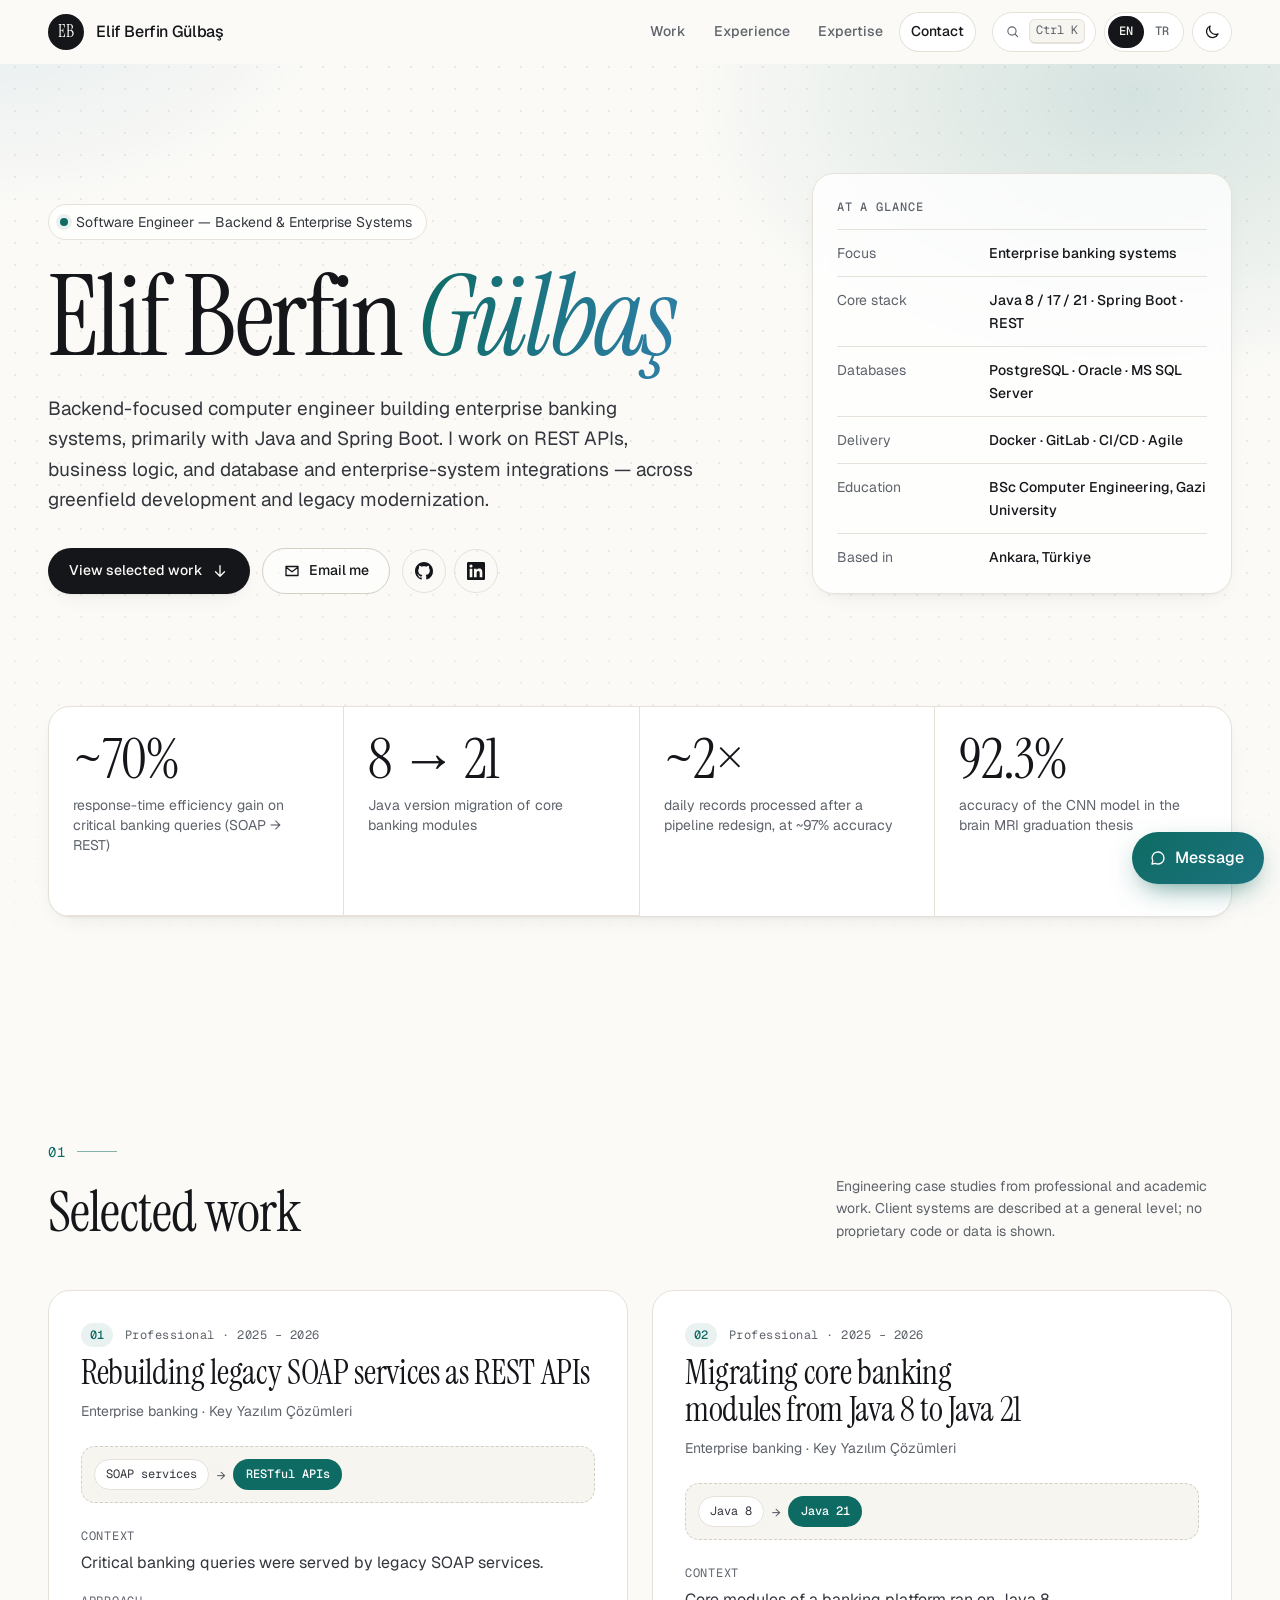
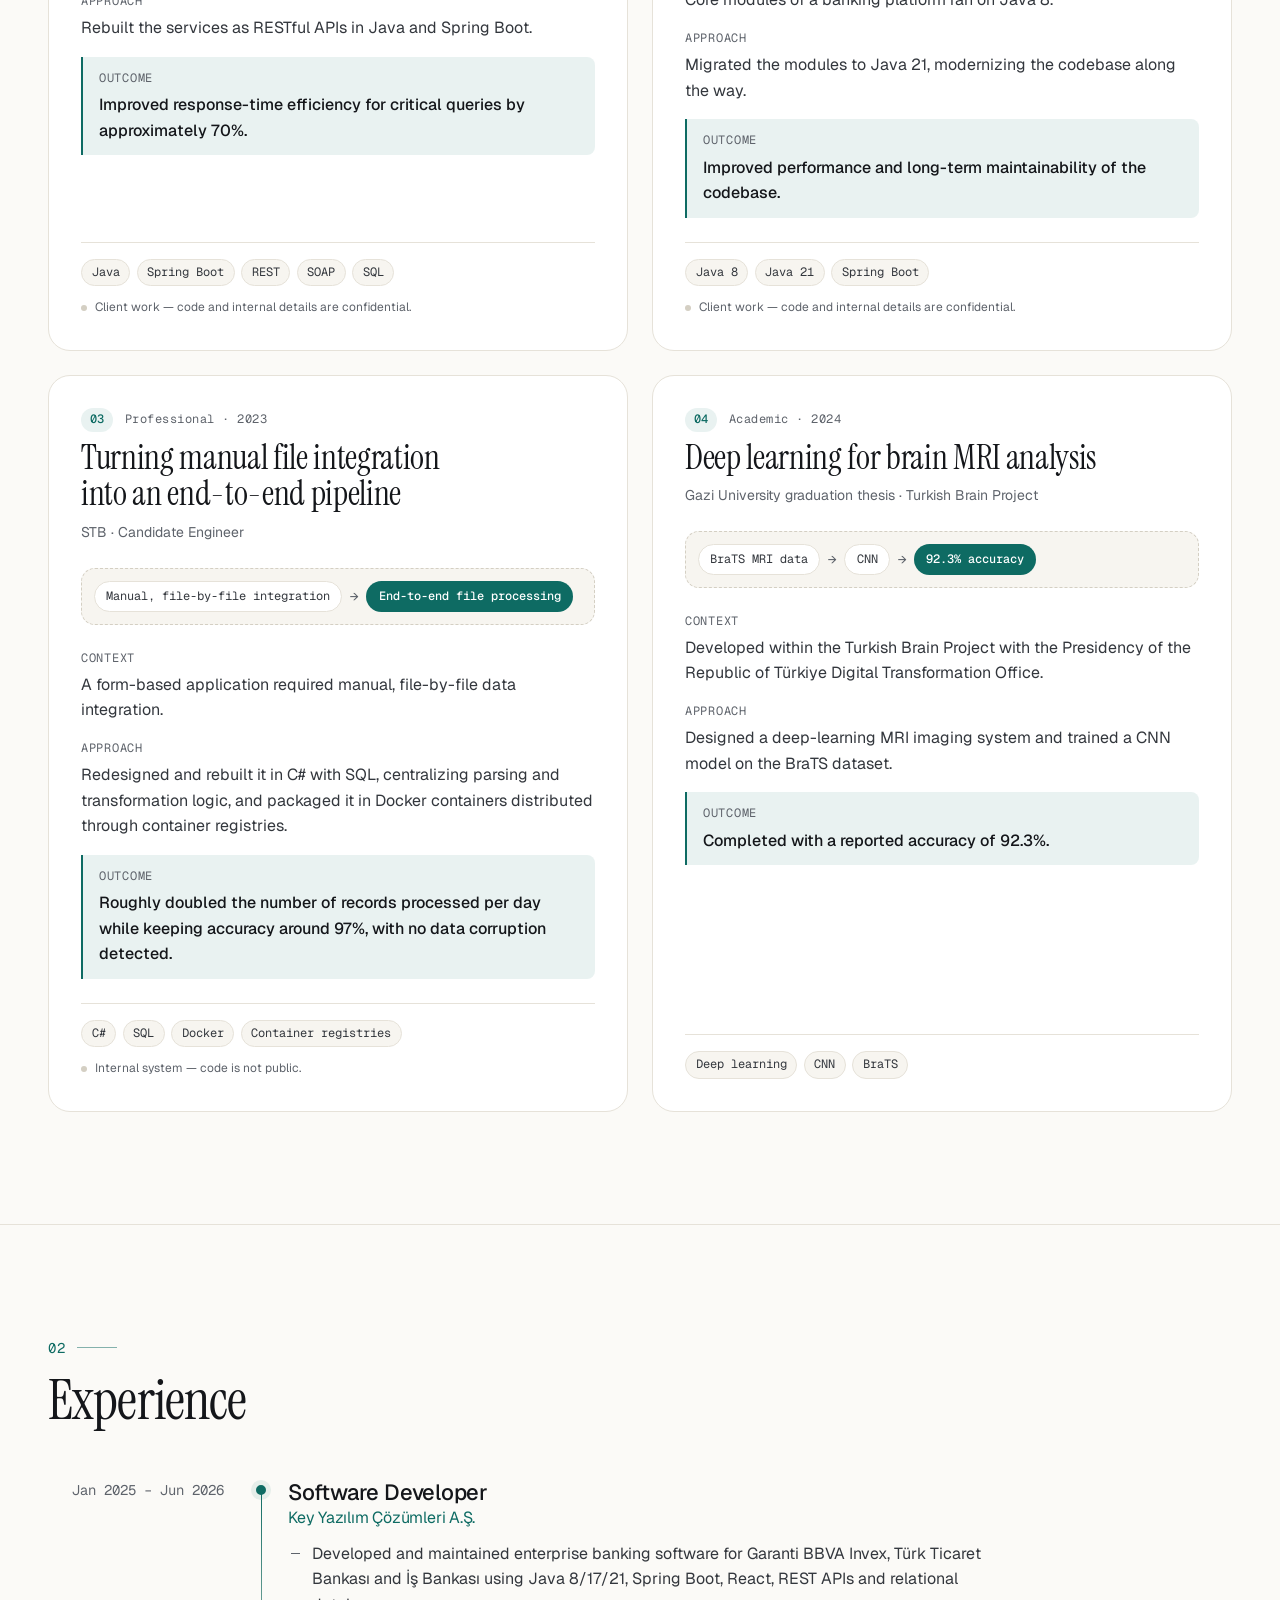
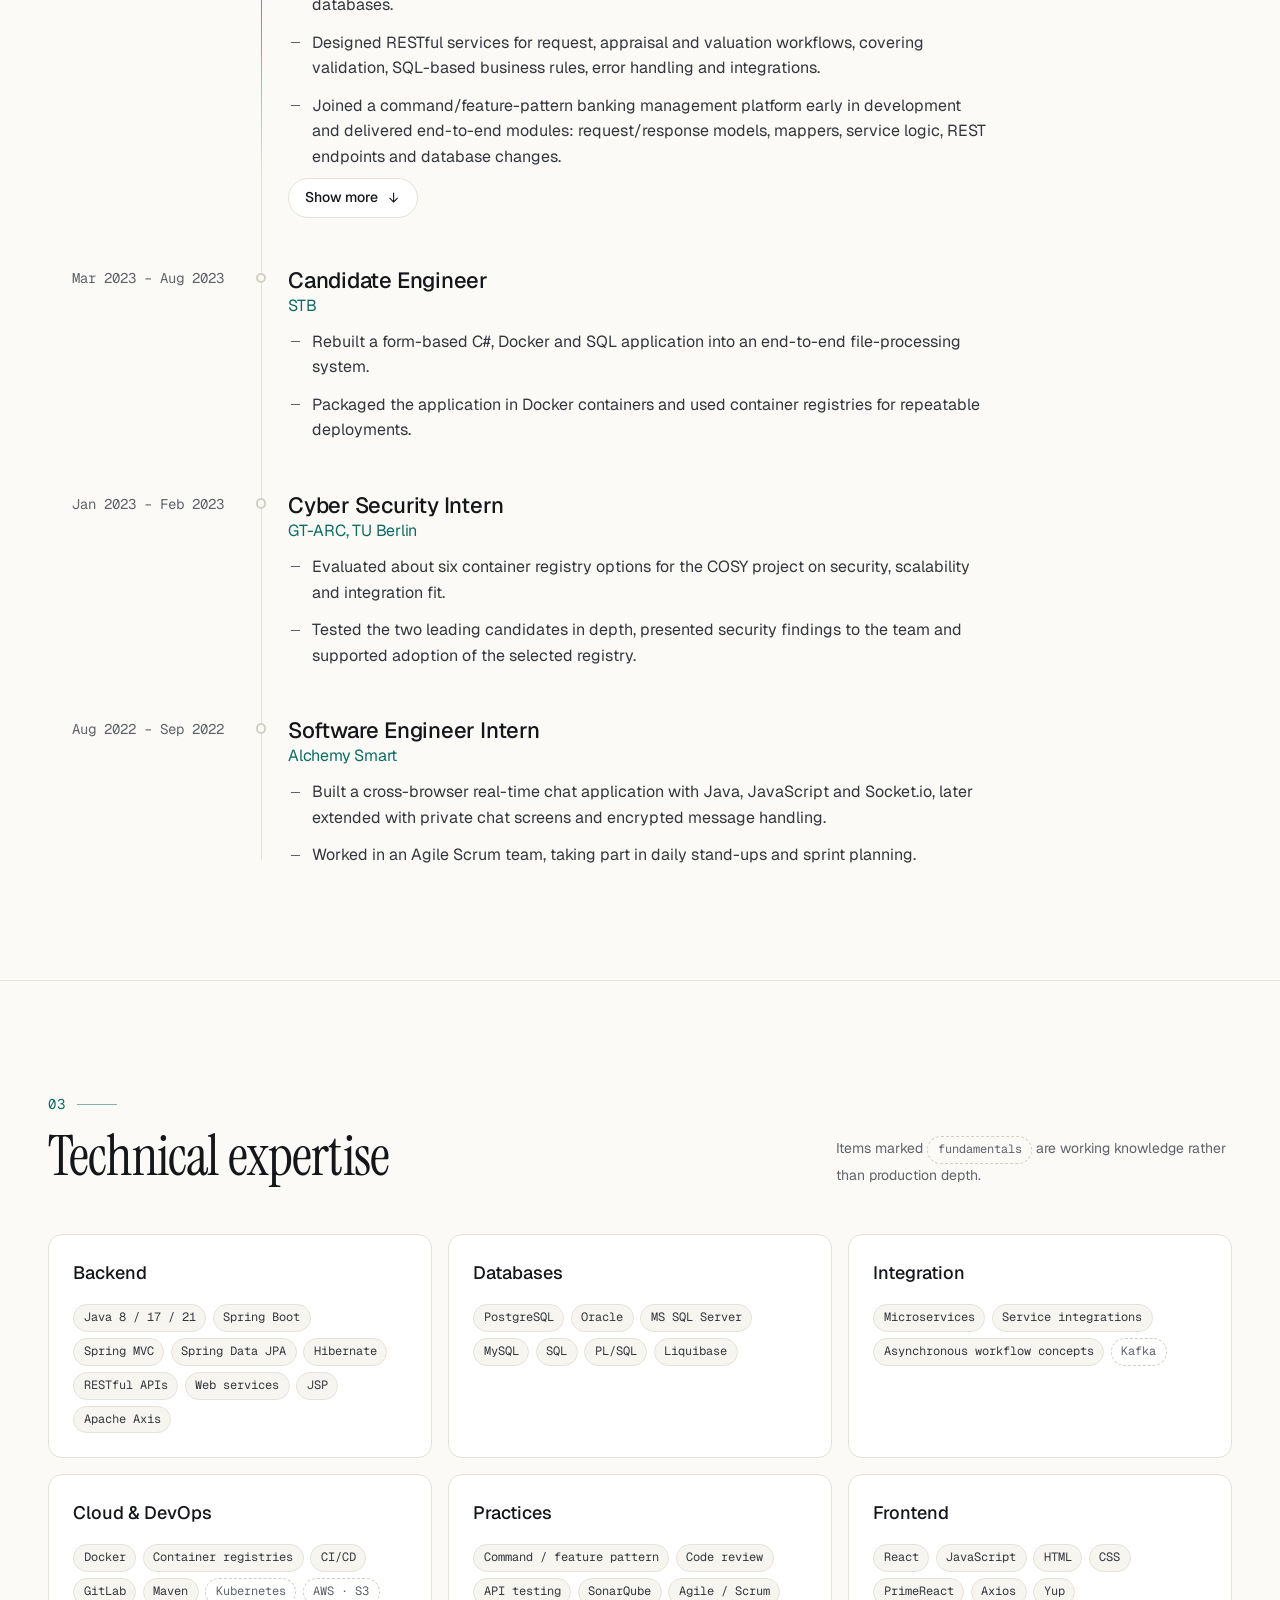
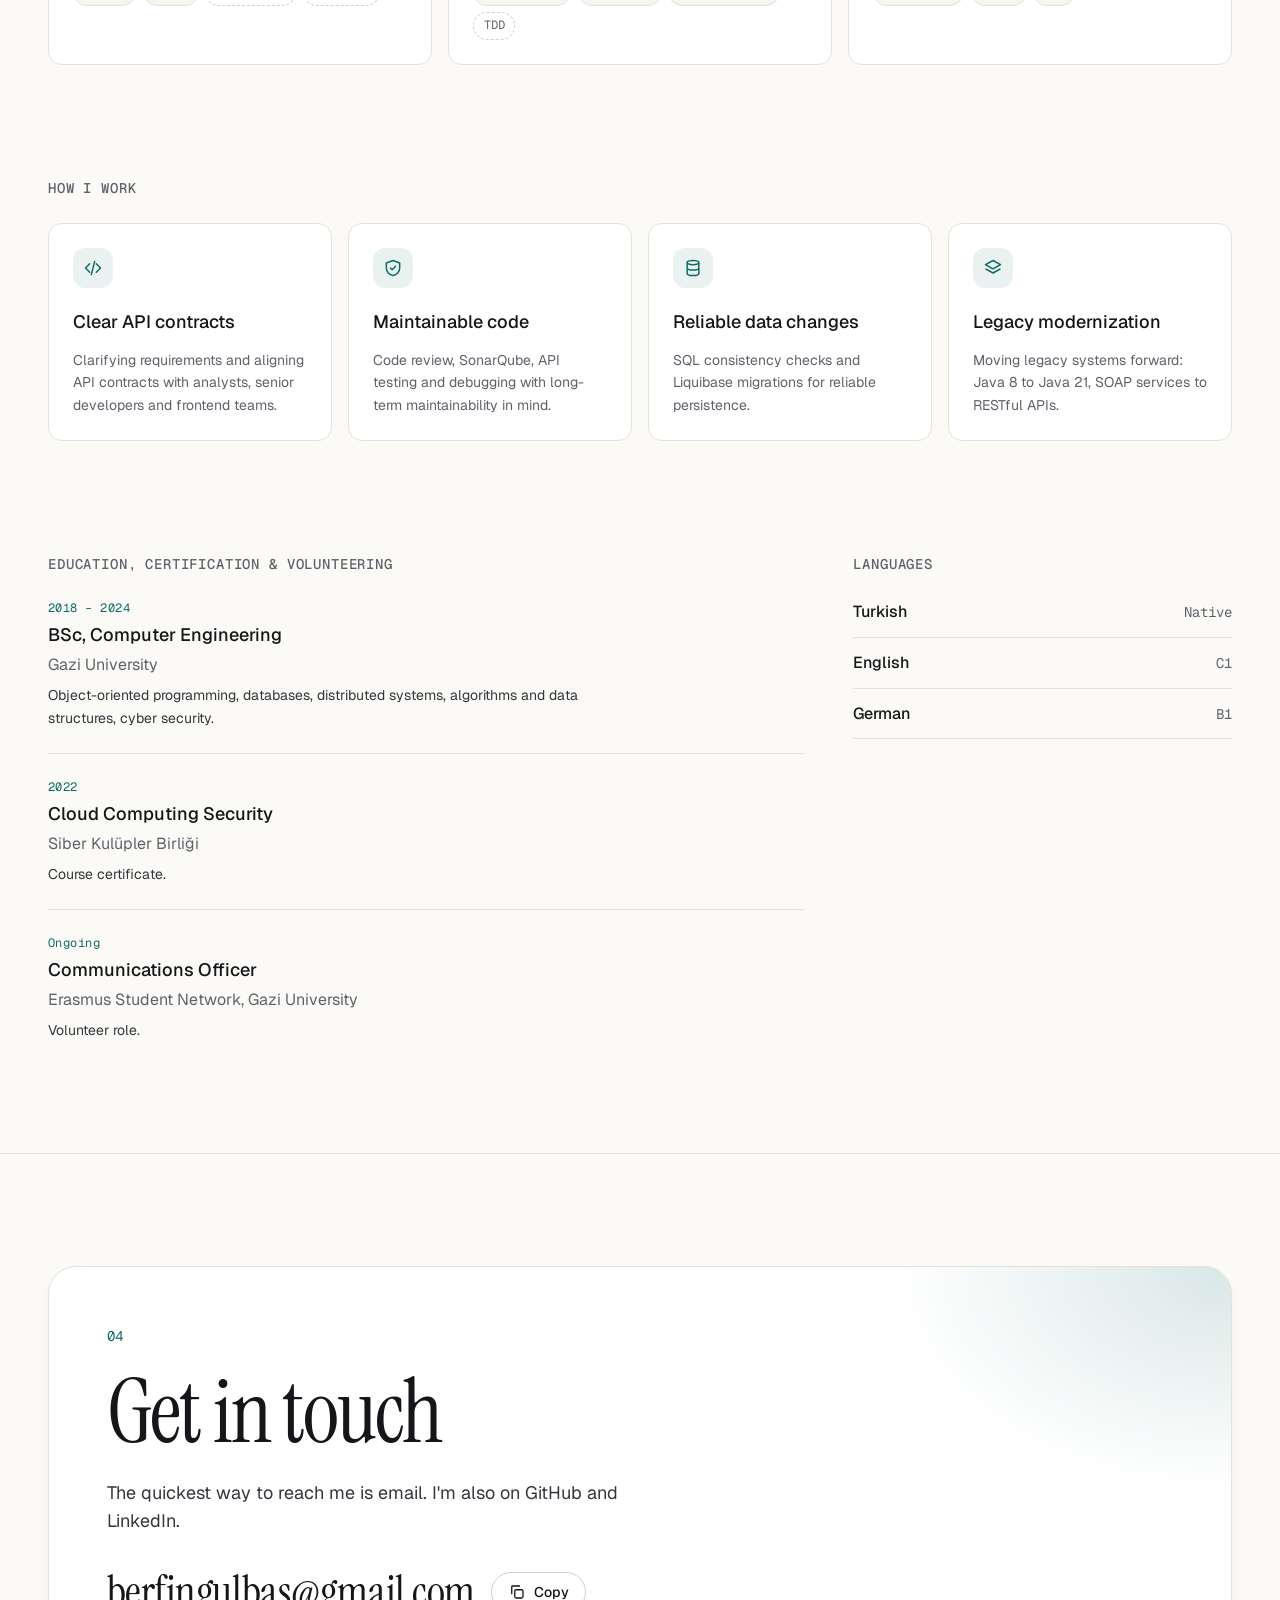
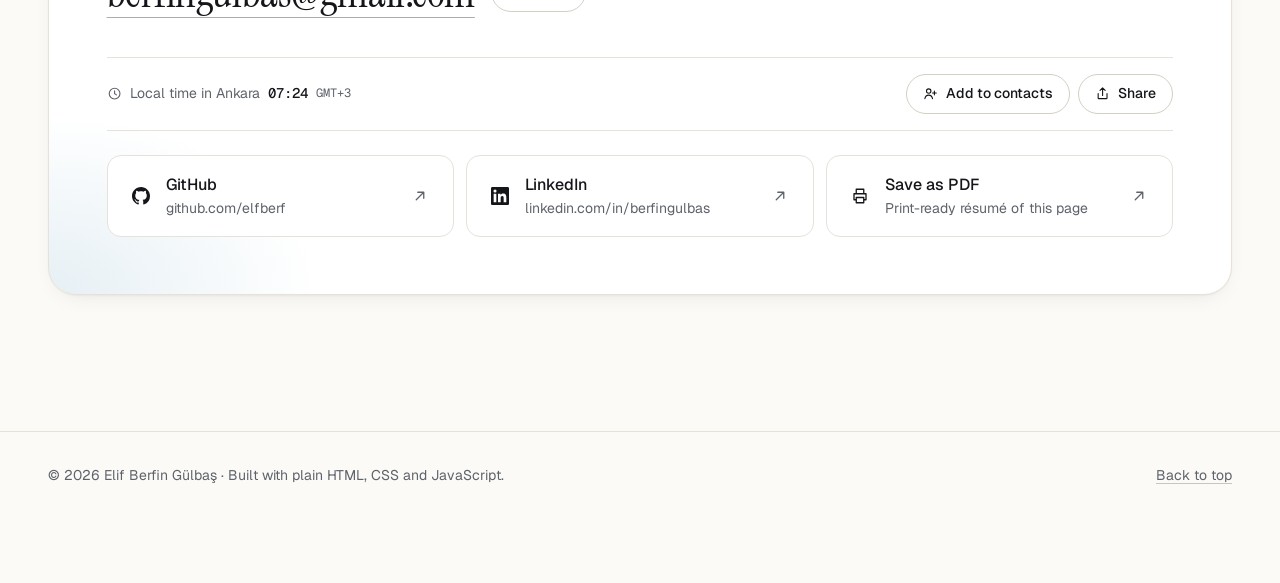
==== commit 6adaad4b: "Add message assistant, command menu, local time, vCard and share - Message assistant: scripted chat " ====
--- a/index.html
+++ b/index.html
@@ -78,6 +78,13 @@
     <symbol id="i-shield" viewBox="0 0 24 24"><g fill="none" stroke="currentColor" stroke-width="1.75" stroke-linecap="round" stroke-linejoin="round"><path d="M12 3 4 6v6c0 4.5 3.4 8.3 8 9 4.6-.7 8-4.5 8-9V6z"/><path d="m9 12 2 2 4-4"/></g></symbol>
     <symbol id="i-database" viewBox="0 0 24 24"><g fill="none" stroke="currentColor" stroke-width="1.75"><ellipse cx="12" cy="5.5" rx="7" ry="2.5"/><path d="M5 5.5v13c0 1.4 3.1 2.5 7 2.5s7-1.1 7-2.5v-13M5 12c0 1.4 3.1 2.5 7 2.5s7-1.1 7-2.5"/></g></symbol>
     <symbol id="i-layers" viewBox="0 0 24 24"><g fill="none" stroke="currentColor" stroke-width="1.75" stroke-linejoin="round"><path d="m12 3 9 5-9 5-9-5z"/><path d="m3 13 9 5 9-5"/></g></symbol>
+    <symbol id="i-chat" viewBox="0 0 24 24"><path fill="none" stroke="currentColor" stroke-width="1.75" stroke-linecap="round" stroke-linejoin="round" d="M20 12a8 8 0 0 1-11.6 7.1L4 20l1-4.1A8 8 0 1 1 20 12Z"/></symbol>
+    <symbol id="i-search" viewBox="0 0 24 24"><g fill="none" stroke="currentColor" stroke-width="1.75" stroke-linecap="round"><circle cx="11" cy="11" r="6.5"/><path d="m20 20-4.2-4.2"/></g></symbol>
+    <symbol id="i-send" viewBox="0 0 24 24"><path fill="none" stroke="currentColor" stroke-width="1.75" stroke-linecap="round" stroke-linejoin="round" d="M4 12 20 4l-6 16-3-7-7-1Z"/></symbol>
+    <symbol id="i-user-plus" viewBox="0 0 24 24"><g fill="none" stroke="currentColor" stroke-width="1.75" stroke-linecap="round"><circle cx="9" cy="8" r="3.5"/><path d="M3 20c.6-3.4 3-5.5 6-5.5s5.4 2.1 6 5.5M18 8v6M15 11h6"/></g></symbol>
+    <symbol id="i-share" viewBox="0 0 24 24"><g fill="none" stroke="currentColor" stroke-width="1.75" stroke-linecap="round" stroke-linejoin="round"><path d="M12 15V3M8 7l4-4 4 4"/><path d="M5 12v7a1 1 0 0 0 1 1h12a1 1 0 0 0 1-1v-7"/></g></symbol>
+    <symbol id="i-clock" viewBox="0 0 24 24"><g fill="none" stroke="currentColor" stroke-width="1.75" stroke-linecap="round"><circle cx="12" cy="12" r="8.5"/><path d="M12 7.5V12l3 2"/></g></symbol>
+    <symbol id="i-globe" viewBox="0 0 24 24"><g fill="none" stroke="currentColor" stroke-width="1.75"><circle cx="12" cy="12" r="8.5"/><path d="M3.5 12h17M12 3.5c2.3 2.4 3.5 5.2 3.5 8.5s-1.2 6.1-3.5 8.5c-2.3-2.4-3.5-5.2-3.5-8.5s1.2-6.1 3.5-8.5Z"/></g></symbol>
   </svg>
 
   <a class="skip-link" href="#main" data-i18n="skip">Skip to content</a>
@@ -100,6 +107,10 @@
       </nav>
 
       <div class="controls">
+        <button type="button" class="palette-trigger" data-palette-open data-i18n-attr="aria-label:palette.open" aria-label="Open command menu">
+          <svg class="icon icon--small" aria-hidden="true"><use href="#i-search"/></svg>
+          <kbd data-shortcut>⌘K</kbd>
+        </button>
         <div class="lang-switch" role="group" data-i18n-attr="aria-label:lang.label" aria-label="Language">
           <button type="button" data-lang="en" aria-pressed="true" lang="en">EN</button>
           <button type="button" data-lang="tr" aria-pressed="false" lang="tr">TR</button>
@@ -221,6 +232,25 @@
             </button>
           </div>
 
+          <div class="contact__meta">
+            <p class="contact__time">
+              <svg class="icon icon--small" aria-hidden="true"><use href="#i-clock"/></svg>
+              <span data-i18n="contact.localTime">Local time in Ankara</span>
+              <strong data-local-time>—</strong>
+              <span class="contact__tz">GMT+3</span>
+            </p>
+            <div class="contact__tools">
+              <button type="button" class="button button--ghost button--small" data-vcard>
+                <svg class="icon icon--small" aria-hidden="true"><use href="#i-user-plus"/></svg>
+                <span data-i18n="contact.vcard">Add to contacts</span>
+              </button>
+              <button type="button" class="button button--ghost button--small" data-share>
+                <svg class="icon icon--small" aria-hidden="true"><use href="#i-share"/></svg>
+                <span data-i18n="contact.share">Share</span>
+              </button>
+            </div>
+          </div>
+
           <ul class="contact__links">
             <li>
               <a class="link-card" href="https://github.com/elfberf" rel="me">
@@ -267,6 +297,49 @@
   <a class="to-top icon-button icon-button--solid" href="#top" data-to-top data-i18n-attr="aria-label:footer.top" aria-label="Back to top">
     <svg class="icon" aria-hidden="true"><use href="#i-up"/></svg>
   </a>
+  <!-- Message assistant: scripted, runs entirely in the browser; mail is sent from the visitor's own account. -->
+  <button type="button" class="assistant-launcher" data-assistant-open aria-expanded="false" aria-controls="assistant" data-i18n-attr="aria-label:assistant.openLabel" aria-label="Open the message assistant">
+    <svg class="icon" aria-hidden="true"><use href="#i-chat"/></svg>
+    <span data-i18n="assistant.open">Message</span>
+  </button>
+  <section class="assistant" id="assistant" role="dialog" aria-modal="false" aria-labelledby="assistant-title" hidden>
+    <header class="assistant__head">
+      <span class="brand__mark assistant__avatar" aria-hidden="true">EB</span>
+      <div class="assistant__heading">
+        <h2 class="assistant__title" id="assistant-title" data-i18n="assistant.title">Message assistant</h2>
+        <p class="assistant__subtitle" data-i18n="assistant.subtitle">Automated · answers come from the CV</p>
+      </div>
+      <button type="button" class="icon-button assistant__close" data-assistant-close data-i18n-attr="aria-label:assistant.close" aria-label="Close the message assistant">
+        <svg class="icon" aria-hidden="true"><use href="#i-close"/></svg>
+      </button>
+    </header>
+    <div class="assistant__log" role="log" aria-live="polite" data-assistant-log></div>
+    <div class="assistant__chips" data-assistant-chips></div>
+    <form class="assistant__form" data-assistant-form>
+      <label class="visually-hidden" for="assistant-input" data-i18n="assistant.inputLabel">Your reply</label>
+      <textarea id="assistant-input" rows="1" data-assistant-input autocomplete="off" placeholder="Ask about the CV or type “message”…"></textarea>
+      <button type="submit" class="icon-button icon-button--solid" data-i18n-attr="aria-label:assistant.send" aria-label="Send">
+        <svg class="icon icon--small" aria-hidden="true"><use href="#i-send"/></svg>
+      </button>
+    </form>
+  </section>
+
+  <!-- Command menu (⌘K / Ctrl+K or "/"). -->
+  <div class="palette" id="palette" role="dialog" aria-modal="true" aria-labelledby="palette-title" hidden>
+    <div class="palette__panel">
+      <h2 class="visually-hidden" id="palette-title" data-i18n="palette.label">Command menu</h2>
+      <div class="palette__search">
+        <svg class="icon" aria-hidden="true"><use href="#i-search"/></svg>
+        <input type="text" data-palette-input role="combobox" aria-expanded="true" aria-controls="palette-list" aria-autocomplete="list" autocomplete="off" spellcheck="false" data-i18n-attr="aria-label:palette.label" aria-label="Command menu" placeholder="Search or jump to…">
+        <kbd>Esc</kbd>
+      </div>
+      <ul class="palette__list" id="palette-list" role="listbox" data-palette-list data-i18n-attr="aria-label:palette.label" aria-label="Command menu"></ul>
+      <p class="palette__empty" data-palette-empty data-i18n="palette.empty" hidden>No matching commands</p>
+      <p class="palette__footer" data-i18n="palette.footer">↑ ↓ to move · Enter to run · Esc to close</p>
+    </div>
+  </div>
+
+  <div class="toast" data-toast aria-hidden="true"></div>
   <div class="visually-hidden" role="status" aria-live="polite" data-announcer></div>
 </body>
 </html>
--- a/assets/css/main.css
+++ b/assets/css/main.css
@@ -179,6 +179,11 @@
   color: inherit;
 }
 
+/* Components set their own display; the hidden attribute must still win. */
+[hidden] {
+  display: none !important;
+}
+
 ::selection {
   background: var(--accent);
   color: var(--accent-ink);
@@ -1519,7 +1524,8 @@
   flex-wrap: wrap;
   justify-content: space-between;
   gap: var(--space-3);
-  padding-block: var(--space-6) max(var(--space-6), env(safe-area-inset-bottom));
+  /* Leaves room for the floating message button. */
+  padding-block: var(--space-6) calc(max(var(--space-6), env(safe-area-inset-bottom)) + 4rem);
 }
 
 .to-top {
@@ -1552,6 +1558,535 @@
 .icon-button--solid:hover {
   color: var(--bg);
   background: color-mix(in srgb, var(--ink) 86%, var(--accent));
+}
+
+/* ---- Command-menu trigger, contact tools ------------------------------------- */
+.palette-trigger {
+  display: none;
+  align-items: center;
+  gap: var(--space-2);
+  height: 2.5rem;
+  padding: 0 0.6rem 0 0.75rem;
+  border: 1px solid var(--line);
+  border-radius: 999px;
+  background: var(--surface);
+  color: var(--muted);
+  cursor: pointer;
+  transition: border-color 0.2s var(--ease), color 0.2s var(--ease);
+}
+
+.palette-trigger:hover {
+  color: var(--ink);
+  border-color: var(--line-strong);
+}
+
+@media (min-width: 64rem) {
+  .palette-trigger {
+    display: inline-flex;
+  }
+}
+
+kbd {
+  font-family: var(--font-mono);
+  font-size: var(--step--2);
+  padding: 0.1rem 0.4rem;
+  border: 1px solid var(--line);
+  border-bottom-width: 2px;
+  border-radius: 6px;
+  background: var(--surface-2);
+  color: var(--muted);
+  white-space: nowrap;
+}
+
+.contact__meta {
+  display: flex;
+  flex-wrap: wrap;
+  align-items: center;
+  justify-content: space-between;
+  gap: var(--space-3) var(--space-5);
+  padding-block: var(--space-4);
+  border-block: 1px solid var(--line);
+}
+
+.contact__time {
+  display: inline-flex;
+  flex-wrap: wrap;
+  align-items: center;
+  gap: var(--space-2);
+  color: var(--muted);
+  font-size: var(--step--1);
+}
+
+.contact__time strong {
+  color: var(--ink);
+  font-family: var(--font-mono);
+  font-weight: 500;
+  font-variant-numeric: tabular-nums;
+}
+
+.contact__tz {
+  font-family: var(--font-mono);
+  font-size: var(--step--2);
+}
+
+.contact__tools {
+  display: flex;
+  flex-wrap: wrap;
+  gap: var(--space-2);
+}
+
+/* ---- Message assistant ------------------------------------------------------ */
+.assistant-launcher {
+  position: fixed;
+  right: max(1rem, env(safe-area-inset-right));
+  bottom: max(1rem, env(safe-area-inset-bottom));
+  z-index: 35;
+  display: inline-flex;
+  align-items: center;
+  gap: var(--space-2);
+  height: 3.25rem;
+  padding: 0 1.25rem 0 1.05rem;
+  border: 0;
+  border-radius: 999px;
+  background: linear-gradient(135deg, var(--accent), color-mix(in srgb, var(--accent) 60%, var(--accent-2)));
+  color: var(--accent-ink);
+  font-weight: 500;
+  box-shadow: 0 10px 30px -10px color-mix(in srgb, var(--accent) 70%, transparent), var(--shadow);
+  cursor: pointer;
+  transition: transform 0.25s var(--ease), box-shadow 0.25s var(--ease);
+}
+
+.assistant-launcher:hover {
+  transform: translateY(-2px);
+  box-shadow: 0 16px 36px -12px color-mix(in srgb, var(--accent) 80%, transparent), var(--shadow-lg);
+}
+
+.assistant-launcher[aria-expanded="true"] {
+  transform: scale(0.92);
+  opacity: 0;
+  pointer-events: none;
+}
+
+.to-top {
+  bottom: calc(max(1rem, env(safe-area-inset-bottom)) + 4rem);
+}
+
+.to-top.is-hidden {
+  opacity: 0;
+  visibility: hidden;
+}
+
+.assistant {
+  position: fixed;
+  right: max(1rem, env(safe-area-inset-right));
+  bottom: max(1rem, env(safe-area-inset-bottom));
+  z-index: 45;
+  display: flex;
+  flex-direction: column;
+  width: min(24.5rem, calc(100vw - 2rem));
+  height: min(38rem, calc(100dvh - 2rem));
+  border: 1px solid var(--line);
+  border-radius: var(--radius-lg);
+  background: var(--surface);
+  box-shadow: 0 30px 80px -30px rgb(0 0 0 / 0.45), var(--shadow);
+  overflow: hidden;
+  opacity: 0;
+  transform: translateY(16px) scale(0.98);
+  transform-origin: bottom right;
+  transition: opacity 0.22s var(--ease), transform 0.22s var(--ease);
+}
+
+.assistant.is-open {
+  opacity: 1;
+  transform: none;
+}
+
+@media (max-width: 29.99rem) {
+  .assistant {
+    inset: auto 0 0;
+    width: 100%;
+    height: min(88dvh, 40rem);
+    border-radius: var(--radius-lg) var(--radius-lg) 0 0;
+    border-bottom: 0;
+    transform-origin: bottom center;
+  }
+
+  .assistant-open body {
+    overflow: hidden;
+  }
+}
+
+.assistant__head {
+  display: flex;
+  align-items: center;
+  gap: var(--space-3);
+  padding: var(--space-4);
+  border-bottom: 1px solid var(--line);
+  background:
+    radial-gradient(16rem 8rem at 100% 0%, var(--glow-1), transparent 70%),
+    var(--surface);
+}
+
+.assistant__avatar {
+  flex: none;
+}
+
+.assistant__heading {
+  flex: 1;
+  min-width: 0;
+}
+
+.assistant__title {
+  font-size: var(--step-0);
+  font-weight: 600;
+  line-height: 1.2;
+}
+
+.assistant__subtitle {
+  display: flex;
+  align-items: center;
+  gap: 0.4rem;
+  color: var(--muted);
+  font-size: var(--step--2);
+}
+
+.assistant__subtitle::before {
+  content: "";
+  width: 0.45rem;
+  height: 0.45rem;
+  border-radius: 50%;
+  background: var(--accent);
+}
+
+.assistant__close {
+  width: 2.25rem;
+  height: 2.25rem;
+}
+
+.assistant__log {
+  flex: 1;
+  display: flex;
+  flex-direction: column;
+  gap: var(--space-2);
+  padding: var(--space-4);
+  overflow-y: auto;
+  overscroll-behavior: contain;
+  scroll-behavior: smooth;
+}
+
+.msg {
+  max-width: 86%;
+  padding: 0.6rem 0.85rem;
+  border-radius: 16px;
+  font-size: var(--step--1);
+  line-height: 1.5;
+  white-space: pre-line;
+  overflow-wrap: anywhere;
+  animation: msg-in 0.25s var(--ease);
+}
+
+.msg--bot {
+  align-self: flex-start;
+  border-bottom-left-radius: 6px;
+  background: var(--surface-2);
+  border: 1px solid var(--line);
+}
+
+.msg--user {
+  align-self: flex-end;
+  border-bottom-right-radius: 6px;
+  background: var(--ink);
+  color: var(--bg);
+}
+
+.msg p + .msg__actions {
+  margin-top: var(--space-3);
+}
+
+.msg__actions {
+  display: flex;
+  flex-wrap: wrap;
+  gap: var(--space-2);
+  white-space: normal;
+}
+
+@keyframes msg-in {
+  from {
+    opacity: 0;
+    transform: translateY(6px);
+  }
+}
+
+.typing {
+  display: inline-flex;
+  gap: 4px;
+  padding: 0.2rem 0;
+}
+
+.typing i {
+  width: 6px;
+  height: 6px;
+  border-radius: 50%;
+  background: var(--muted);
+  animation: typing 1s infinite ease-in-out;
+}
+
+.typing i:nth-child(2) {
+  animation-delay: 0.15s;
+}
+
+.typing i:nth-child(3) {
+  animation-delay: 0.3s;
+}
+
+@keyframes typing {
+  0%,
+  60%,
+  100% {
+    opacity: 0.3;
+    transform: none;
+  }
+  30% {
+    opacity: 1;
+    transform: translateY(-3px);
+  }
+}
+
+.assistant__chips {
+  display: flex;
+  flex-wrap: wrap;
+  gap: var(--space-2);
+  padding: 0 var(--space-4) var(--space-3);
+}
+
+.assistant__chips:empty {
+  display: none;
+}
+
+.chip {
+  display: inline-flex;
+  align-items: center;
+  gap: 0.35rem;
+  min-height: 2.25rem;
+  padding: 0 0.85rem;
+  border: 1px solid var(--line-strong);
+  border-radius: 999px;
+  background: var(--surface);
+  color: var(--ink);
+  font-size: var(--step--1);
+  font-weight: 500;
+  text-decoration: none;
+  cursor: pointer;
+  transition: border-color 0.2s var(--ease), background-color 0.2s var(--ease), color 0.2s var(--ease);
+}
+
+.chip:hover {
+  color: var(--accent);
+  border-color: var(--accent);
+}
+
+.chip--primary {
+  border-color: transparent;
+  background: var(--accent);
+  color: var(--accent-ink);
+}
+
+.chip--primary:hover {
+  color: var(--accent-ink);
+  background: color-mix(in srgb, var(--accent) 85%, var(--ink));
+}
+
+.assistant__form {
+  display: flex;
+  align-items: flex-end;
+  gap: var(--space-2);
+  padding: var(--space-3) var(--space-4) max(var(--space-4), env(safe-area-inset-bottom));
+  border-top: 1px solid var(--line);
+}
+
+.assistant__form textarea {
+  flex: 1;
+  min-height: 2.75rem;
+  max-height: 9rem;
+  padding: 0.65rem 0.9rem;
+  border: 1px solid var(--line-strong);
+  border-radius: 14px;
+  background: var(--bg);
+  color: var(--ink);
+  font: inherit;
+  font-size: 1rem; /* 16px prevents iOS zoom on focus */
+  line-height: 1.4;
+  resize: none;
+}
+
+.assistant__form textarea:focus {
+  outline: 2px solid var(--accent);
+  outline-offset: 1px;
+  border-color: transparent;
+}
+
+.assistant__form.is-disabled {
+  opacity: 0.5;
+}
+
+.assistant__form .icon-button {
+  flex: none;
+  width: 2.75rem;
+  height: 2.75rem;
+}
+
+/* ---- Command menu ------------------------------------------------------------- */
+.palette {
+  position: fixed;
+  inset: 0;
+  z-index: 60;
+  display: grid;
+  justify-items: center;
+  align-items: start;
+  padding: min(14vh, 8rem) var(--gutter) var(--gutter);
+  background: rgb(10 12 13 / 0.4);
+  -webkit-backdrop-filter: blur(4px);
+  backdrop-filter: blur(4px);
+  opacity: 0;
+  transition: opacity 0.15s var(--ease);
+}
+
+.palette.is-open {
+  opacity: 1;
+}
+
+.palette__panel {
+  width: min(36rem, 100%);
+  border: 1px solid var(--line);
+  border-radius: var(--radius-lg);
+  background: var(--surface);
+  box-shadow: 0 30px 80px -30px rgb(0 0 0 / 0.55);
+  overflow: hidden;
+  transform: translateY(-6px) scale(0.99);
+  transition: transform 0.15s var(--ease);
+}
+
+.palette.is-open .palette__panel {
+  transform: none;
+}
+
+.palette__search {
+  display: flex;
+  align-items: center;
+  gap: var(--space-3);
+  padding: 0 var(--space-4);
+  border-bottom: 1px solid var(--line);
+  color: var(--muted);
+}
+
+.palette__search input {
+  flex: 1;
+  min-width: 0;
+  height: 3.5rem;
+  border: 0;
+  background: transparent;
+  color: var(--ink);
+  font: inherit;
+  font-size: var(--step-1);
+}
+
+.palette__search input:focus {
+  outline: none;
+}
+
+.palette__list {
+  max-height: min(24rem, 55vh);
+  overflow-y: auto;
+  padding: var(--space-2);
+}
+
+.palette__item {
+  display: flex;
+  align-items: center;
+  gap: var(--space-3);
+  min-height: 2.75rem;
+  padding: 0 var(--space-3);
+  border-radius: 10px;
+  cursor: pointer;
+}
+
+.palette__item[aria-selected="true"] {
+  background: var(--accent-soft);
+  color: var(--ink);
+}
+
+.palette__icon {
+  display: grid;
+  place-items: center;
+  width: 1.75rem;
+  height: 1.75rem;
+  border-radius: 8px;
+  background: var(--surface-2);
+  border: 1px solid var(--line);
+  color: var(--muted);
+}
+
+.palette__item[aria-selected="true"] .palette__icon {
+  color: var(--accent);
+}
+
+.palette__icon .icon {
+  width: 1rem;
+  height: 1rem;
+}
+
+.palette__text {
+  flex: 1;
+  min-width: 0;
+  font-size: var(--step--1);
+}
+
+.palette__hint {
+  max-width: 45%;
+  overflow: hidden;
+  text-overflow: ellipsis;
+}
+
+.palette__empty,
+.palette__footer {
+  padding: var(--space-4);
+  color: var(--muted);
+  font-size: var(--step--2);
+  text-align: center;
+}
+
+.palette__footer {
+  padding-block: var(--space-3);
+  border-top: 1px solid var(--line);
+  font-family: var(--font-mono);
+}
+
+.palette-open body {
+  overflow: hidden;
+}
+
+/* ---- Toast ---------------------------------------------------------------------- */
+.toast {
+  position: fixed;
+  left: 50%;
+  bottom: calc(max(1rem, env(safe-area-inset-bottom)) + 4.5rem);
+  z-index: 70;
+  max-width: calc(100vw - 2rem);
+  padding: 0.7rem 1.1rem;
+  border-radius: 999px;
+  background: var(--ink);
+  color: var(--bg);
+  font-size: var(--step--1);
+  box-shadow: var(--shadow-lg);
+  pointer-events: none;
+  opacity: 0;
+  transform: translate(-50%, 8px);
+  transition: opacity 0.2s var(--ease), transform 0.2s var(--ease);
+}
+
+.toast.is-visible {
+  opacity: 1;
+  transform: translate(-50%, 0);
 }
 
 /* ---- Motion -------------------------------------------------------------------- */
@@ -1665,7 +2200,12 @@
   .principles,
   .subhead[data-i18n="principles.title"],
   .site-footer,
-  .noscript {
+  .noscript,
+  .assistant,
+  .assistant-launcher,
+  .palette,
+  .toast,
+  .contact__meta {
     display: none !important;
   }
 
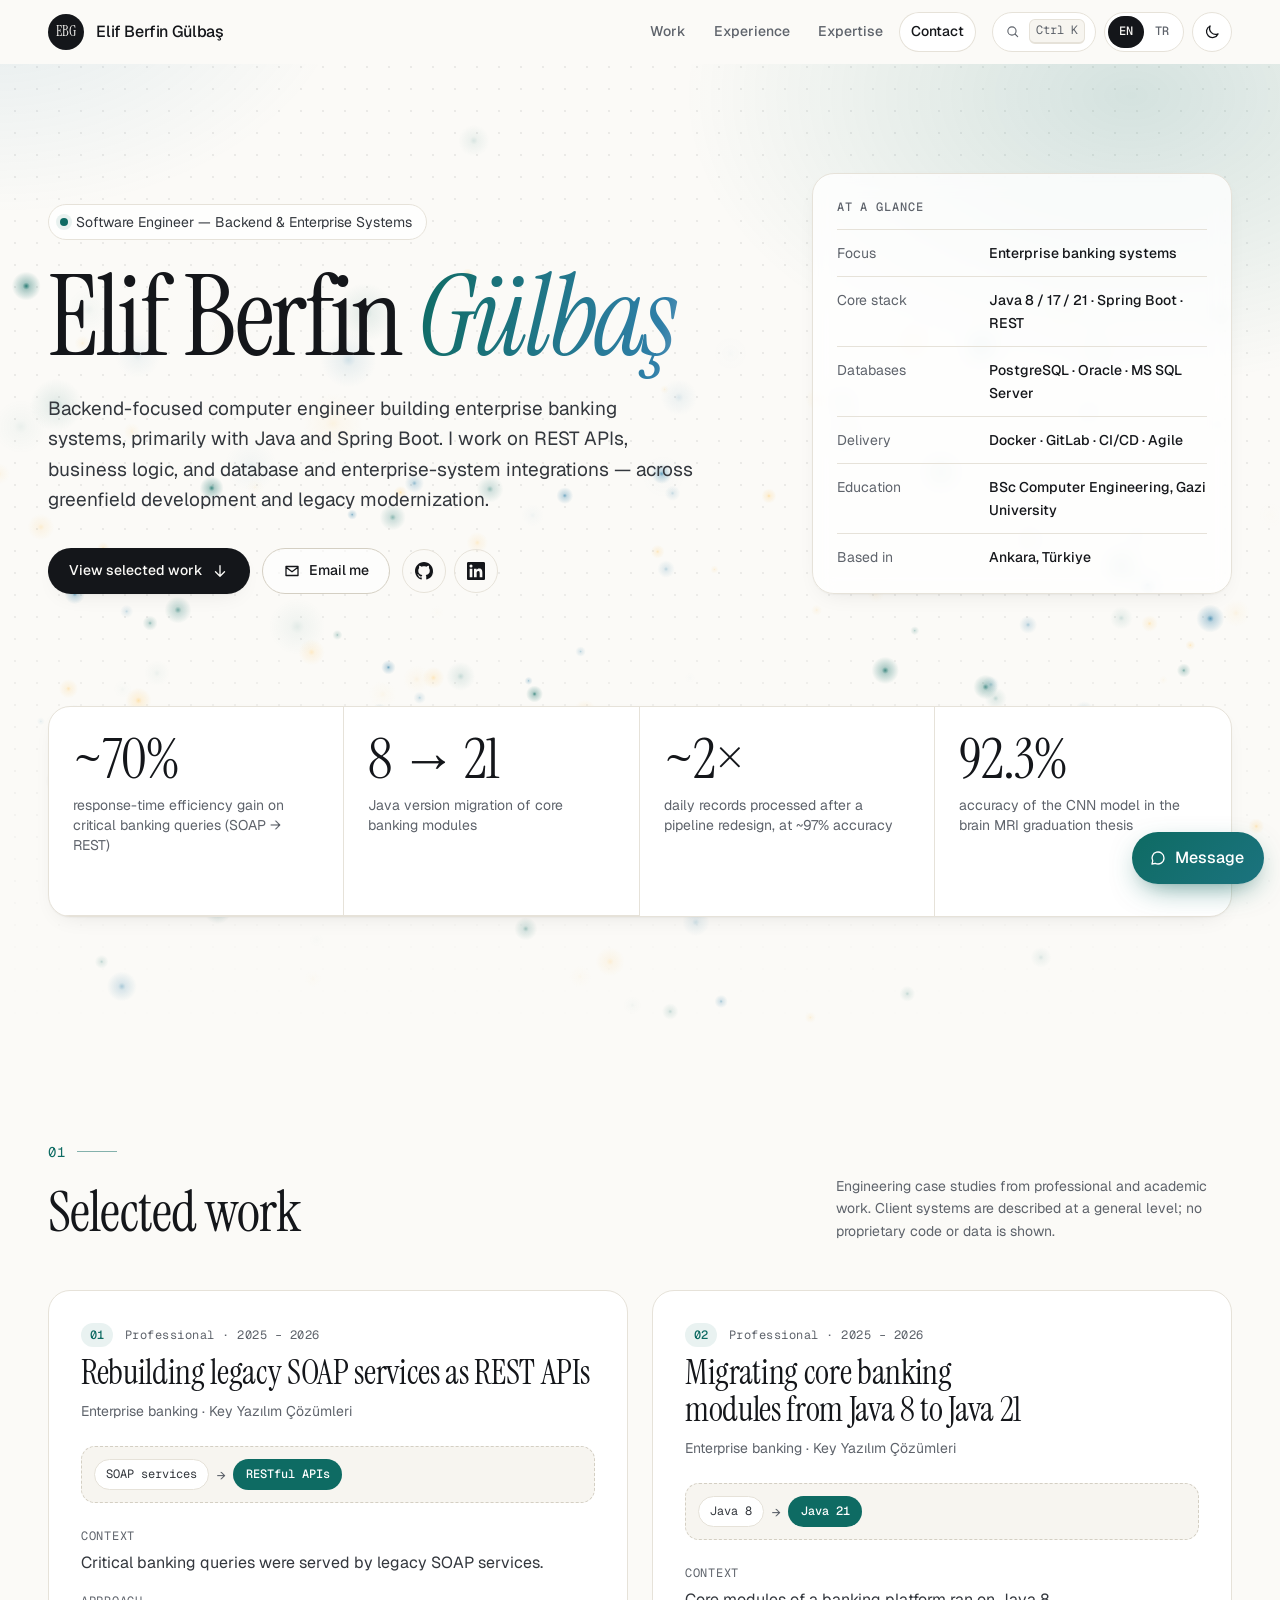
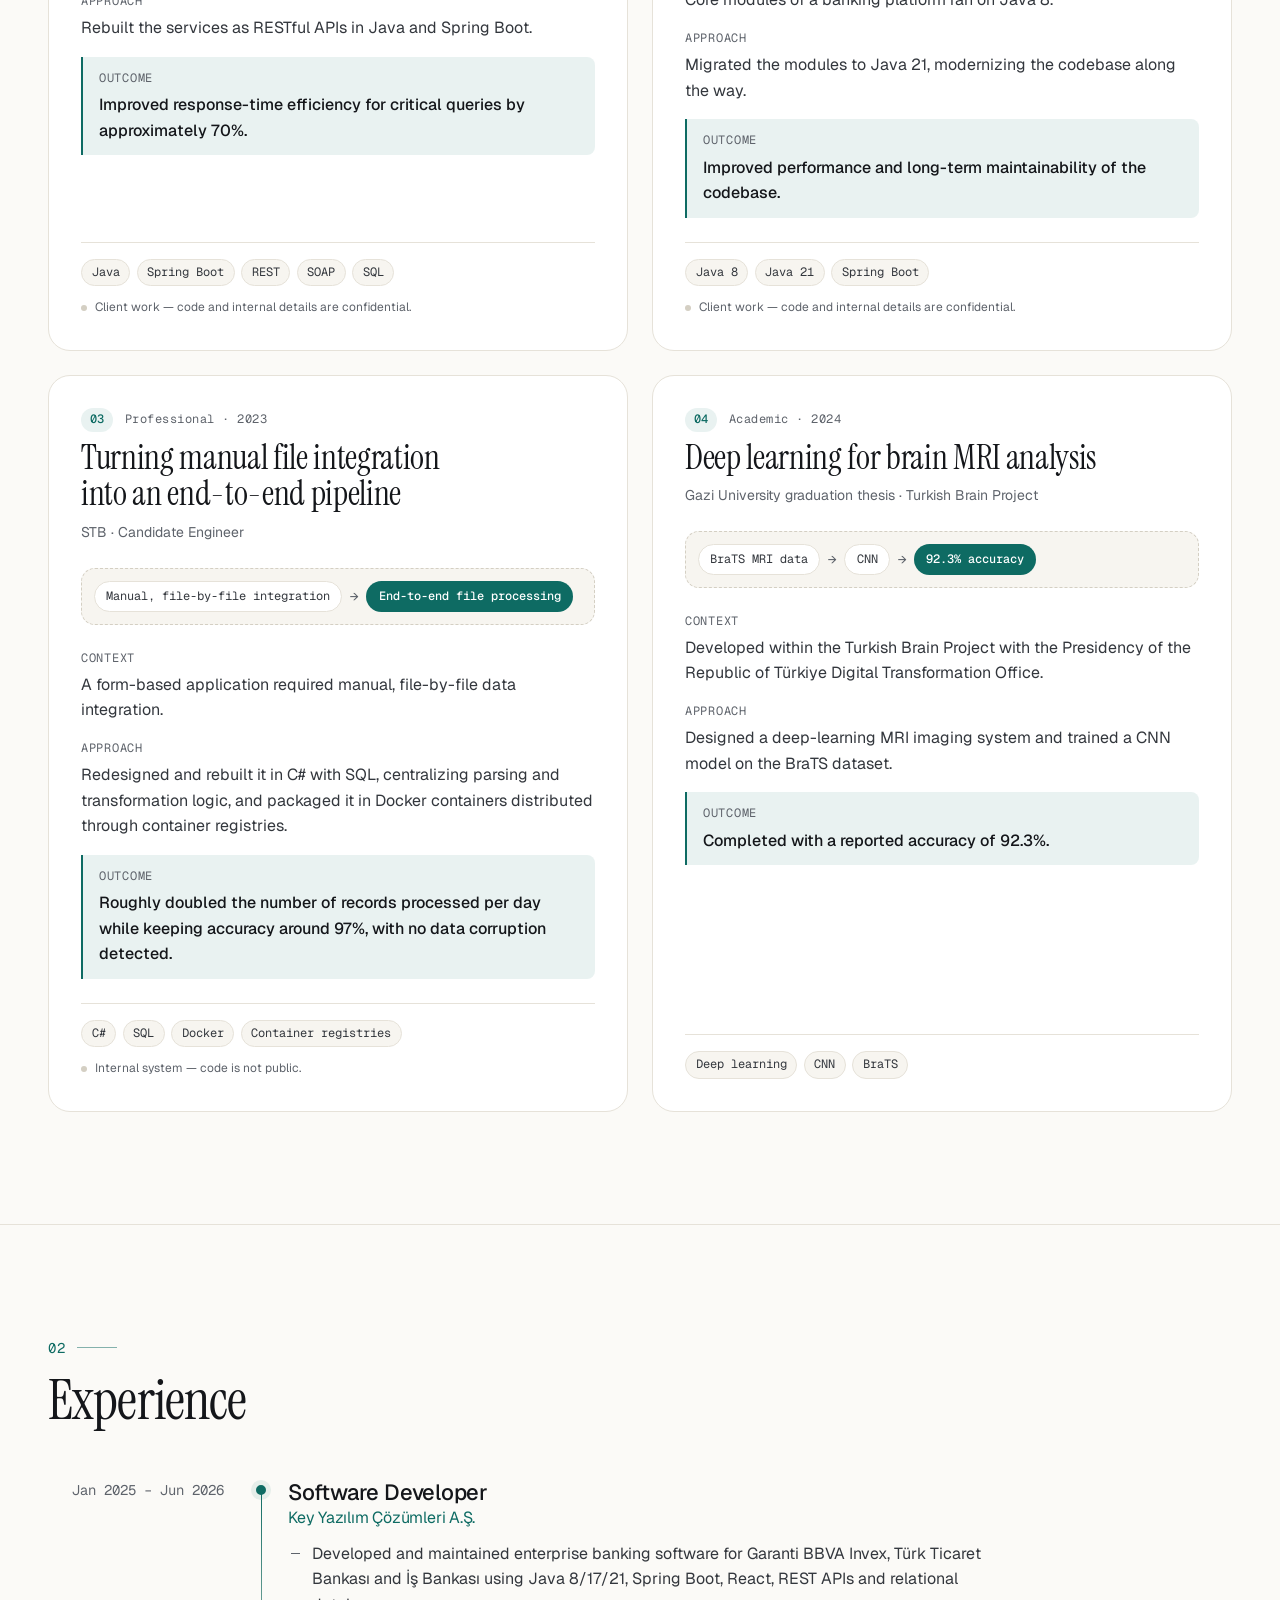
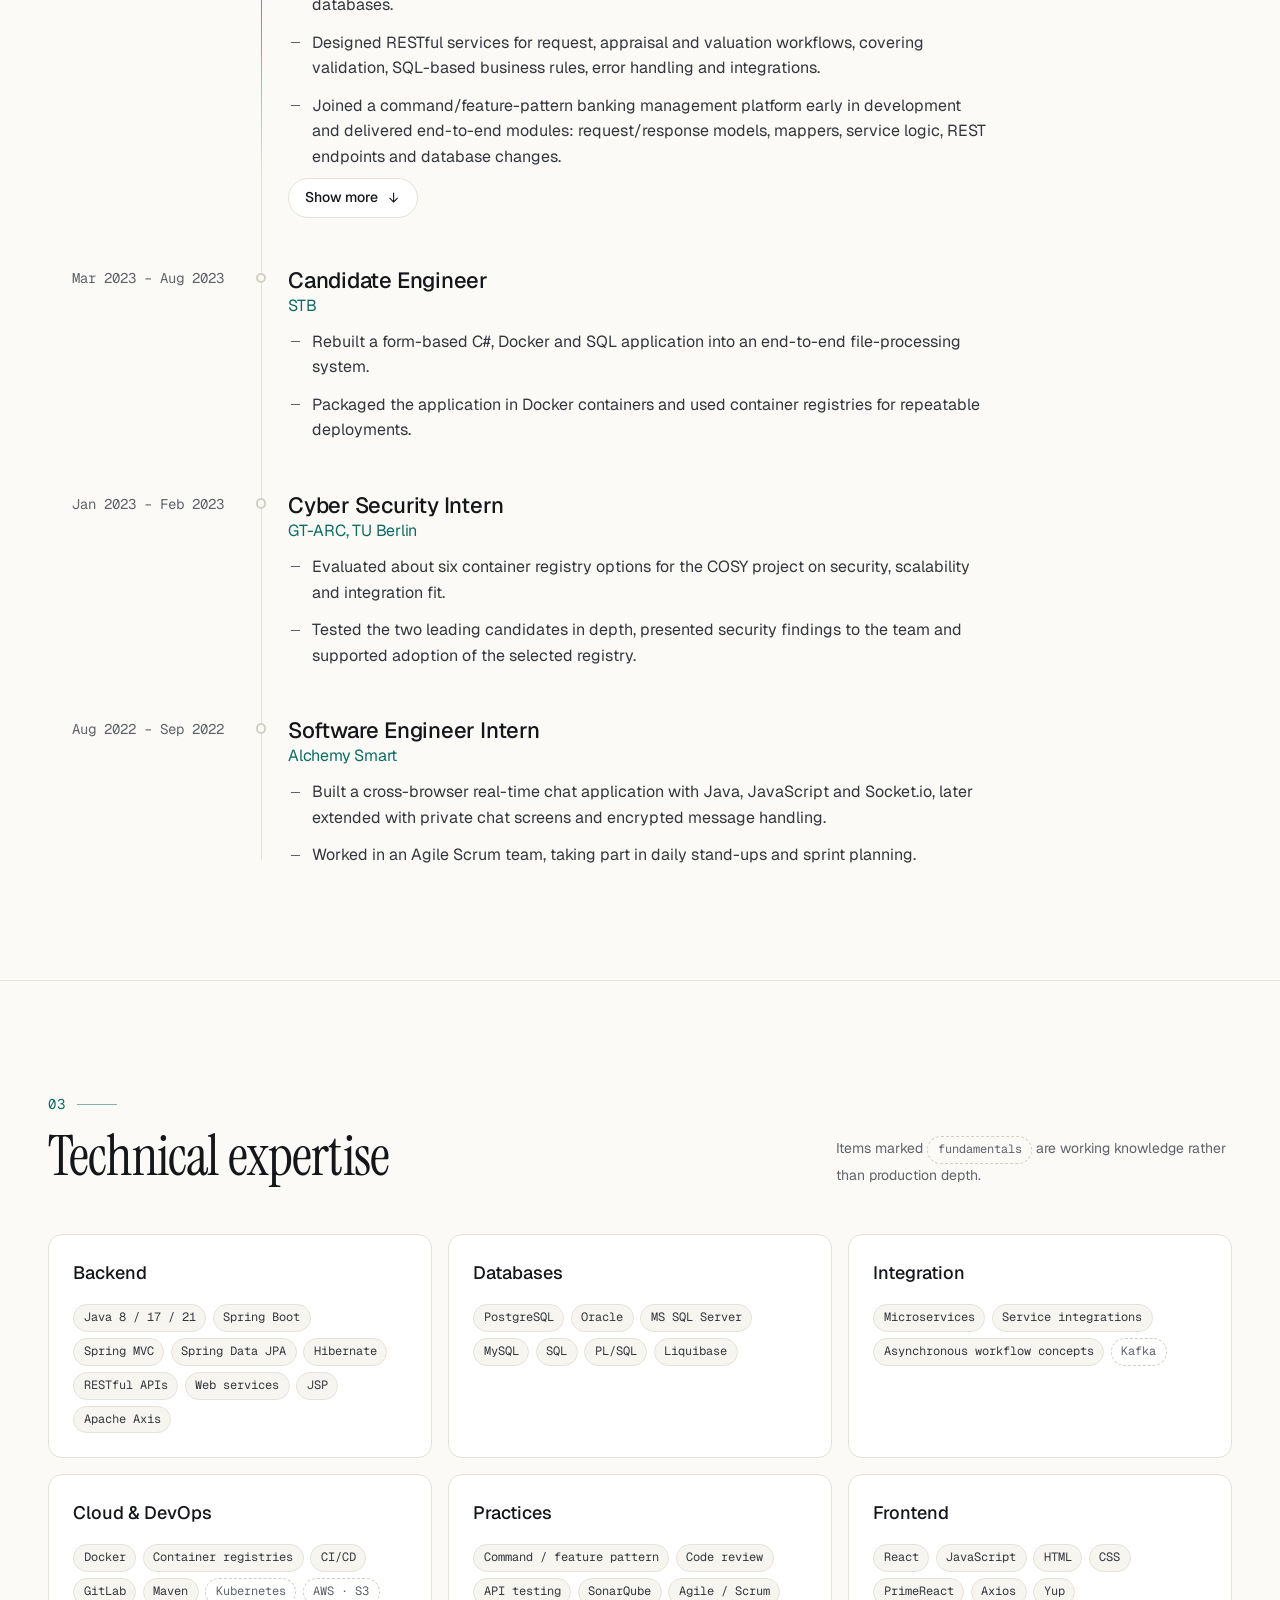
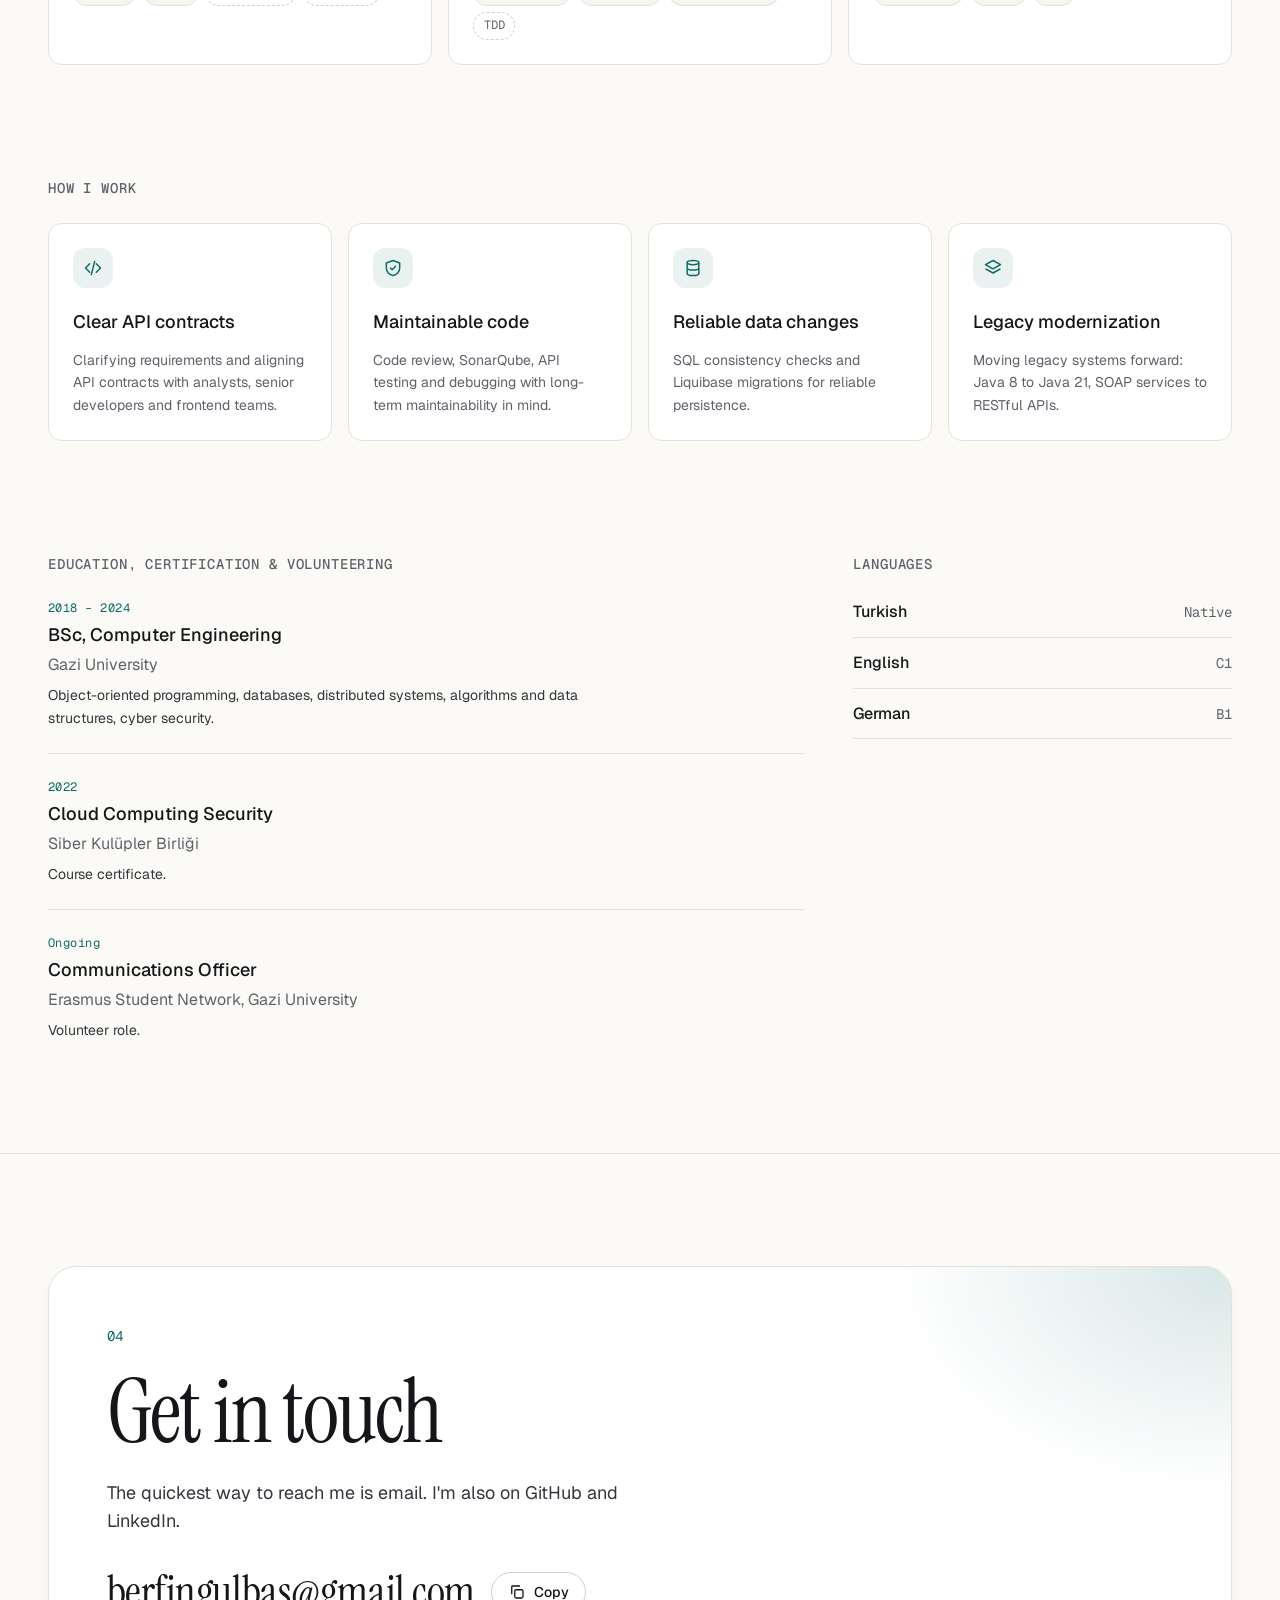
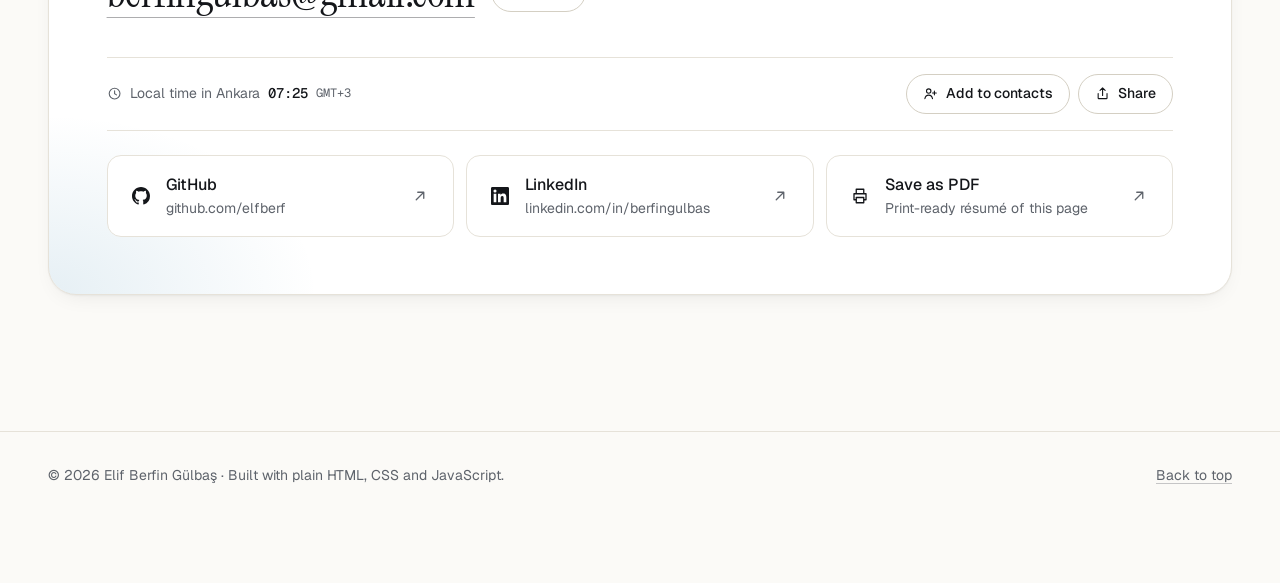
==== commit 85f3ee69: "Use EBG monogram and add a first-visit light intro - Monogram EBG in the header, assistant avatar, f" ====
--- a/index.html
+++ b/index.html
@@ -93,7 +93,7 @@
   <header class="site-header">
     <div class="container site-header__inner">
       <a class="brand" href="#top" data-i18n-attr="aria-label:nav.home" aria-label="Elif Berfin Gülbaş, back to top">
-        <span class="brand__mark" aria-hidden="true">EB</span>
+        <span class="brand__mark" aria-hidden="true">EBG</span>
         <span class="brand__name">Elif Berfin Gülbaş</span>
       </a>
 
@@ -304,7 +304,7 @@
   </button>
   <section class="assistant" id="assistant" role="dialog" aria-modal="false" aria-labelledby="assistant-title" hidden>
     <header class="assistant__head">
-      <span class="brand__mark assistant__avatar" aria-hidden="true">EB</span>
+      <span class="brand__mark assistant__avatar" aria-hidden="true">EBG</span>
       <div class="assistant__heading">
         <h2 class="assistant__title" id="assistant-title" data-i18n="assistant.title">Message assistant</h2>
         <p class="assistant__subtitle" data-i18n="assistant.subtitle">Automated · answers come from the CV</p>
--- a/assets/css/main.css
+++ b/assets/css/main.css
@@ -379,8 +379,8 @@
   background: var(--ink);
   color: var(--bg);
   font-family: var(--font-serif);
-  font-size: 1.05rem;
-  letter-spacing: 0.02em;
+  font-size: 0.875rem;
+  letter-spacing: 0.01em;
   transition: transform 0.3s var(--ease);
 }
 
@@ -2089,6 +2089,54 @@
   transform: translate(-50%, 0);
 }
 
+/* ---- First-visit intro (see intro.js; skipped with reduced motion) ------------- */
+.hero__lights {
+  position: absolute;
+  inset: 0;
+  z-index: -1;
+  width: 100%;
+  height: 100%;
+  pointer-events: none;
+  transition: opacity 0.6s var(--ease);
+}
+
+.hero__lights.is-done {
+  opacity: 0;
+}
+
+.intro .hero__backdrop {
+  animation: backdrop-in 1.9s var(--ease) both;
+}
+
+@keyframes backdrop-in {
+  from {
+    opacity: 0;
+    transform: translateY(-8%) scale(1.04);
+  }
+}
+
+.intro .hero__title em {
+  background-image: linear-gradient(
+    100deg,
+    var(--accent) 0%,
+    var(--accent-2) 38%,
+    color-mix(in srgb, var(--accent-2) 30%, #fff) 50%,
+    var(--accent-2) 62%,
+    var(--accent) 100%
+  );
+  background-size: 250% 100%;
+  animation: shimmer 1.8s 0.6s var(--ease) both;
+}
+
+@keyframes shimmer {
+  from {
+    background-position: 100% 0;
+  }
+  to {
+    background-position: 0 0;
+  }
+}
+
 /* ---- Motion -------------------------------------------------------------------- */
 /* .can-reveal is set by JS only when IntersectionObserver exists and motion is allowed.
    The fallback animation guarantees content appears even if a script fails. */
@@ -2186,6 +2234,7 @@
   .to-top,
   .skip-link,
   .hero__backdrop,
+  .hero__lights,
   .hero__actions,
   .glance,
   .metric__more,
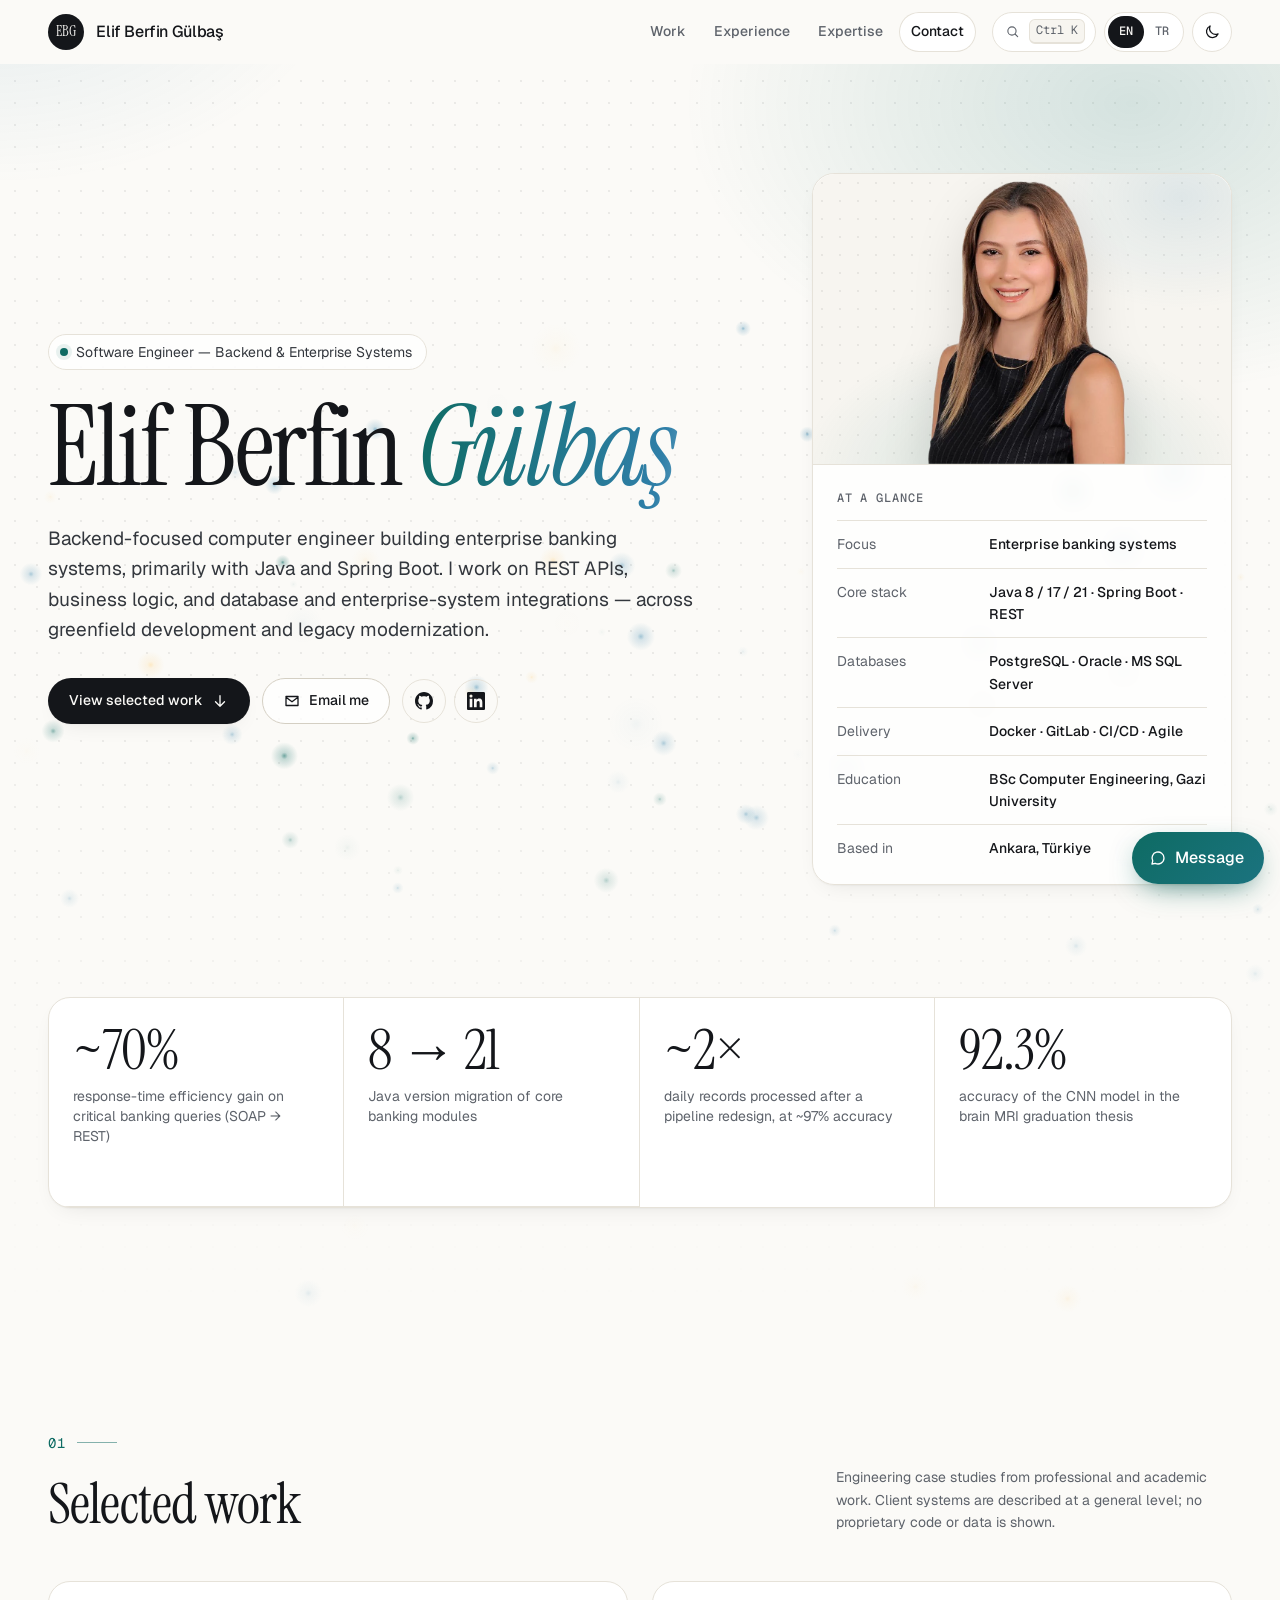
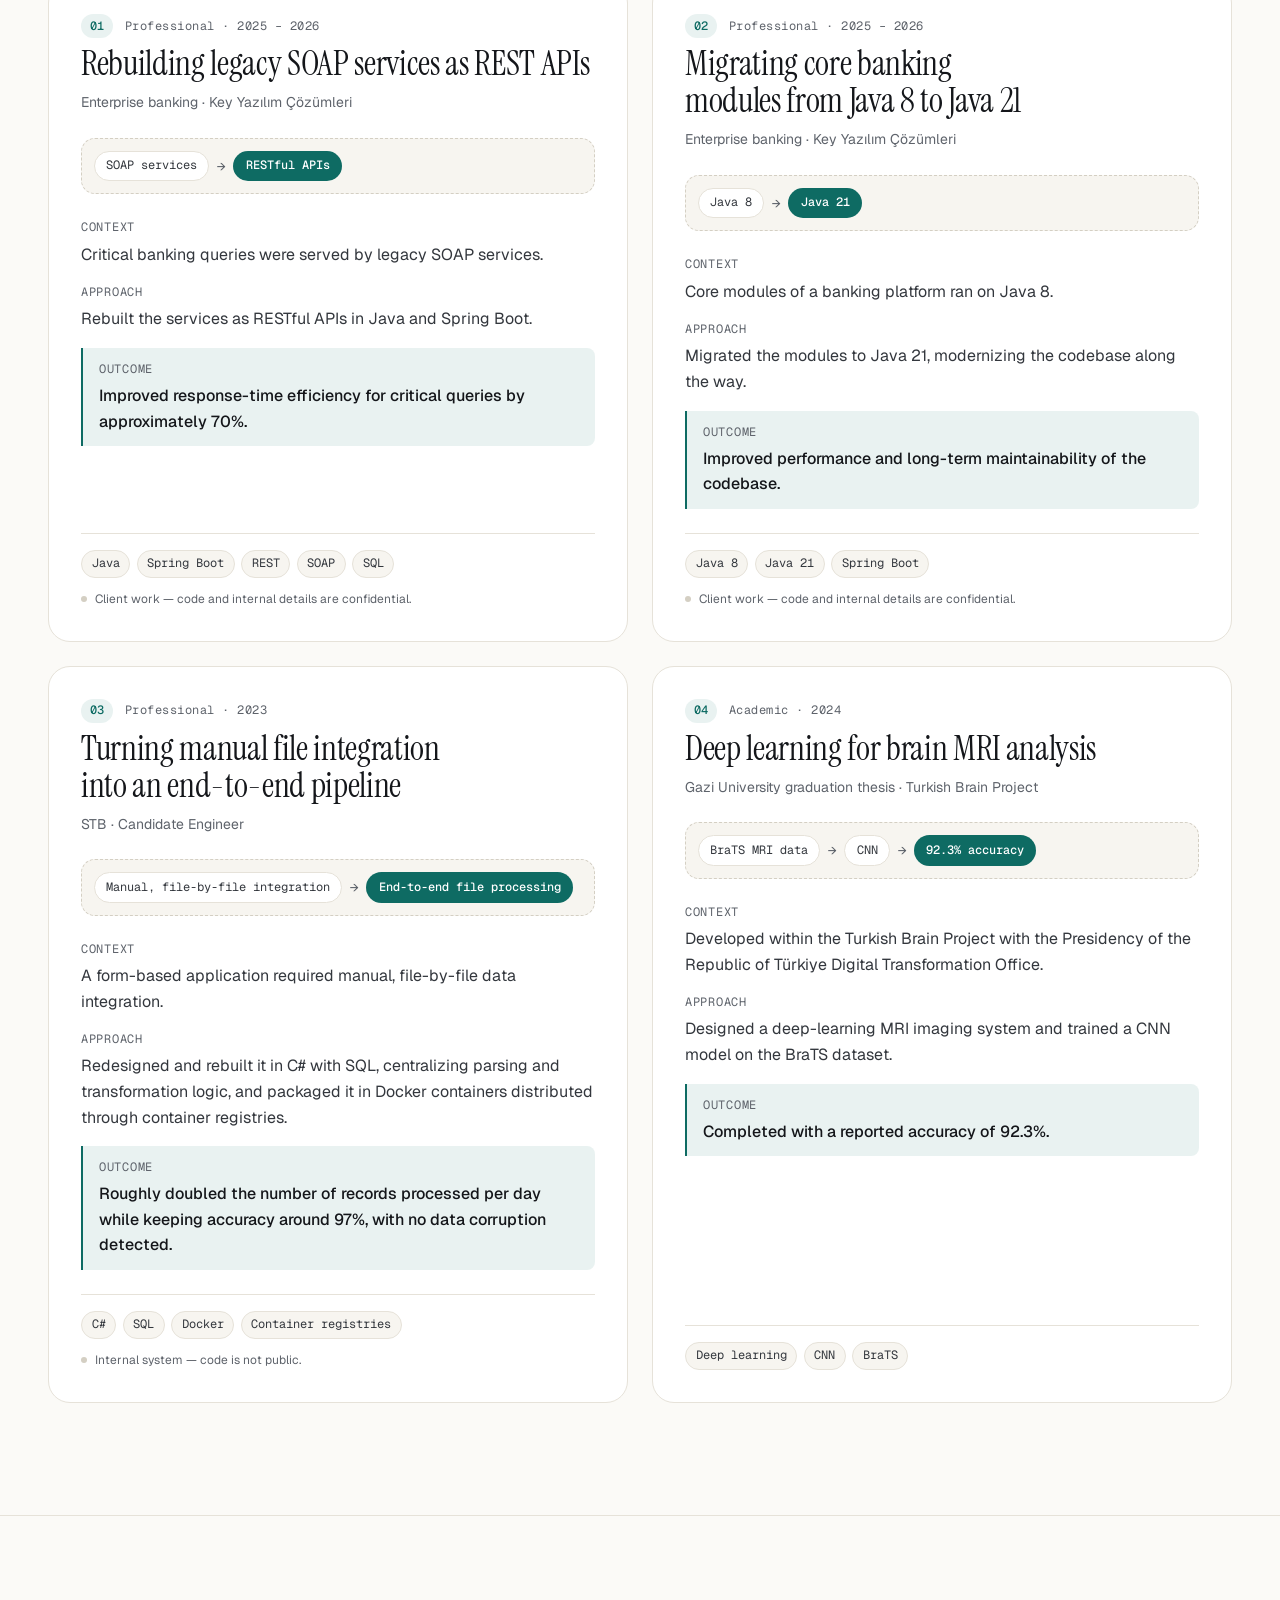
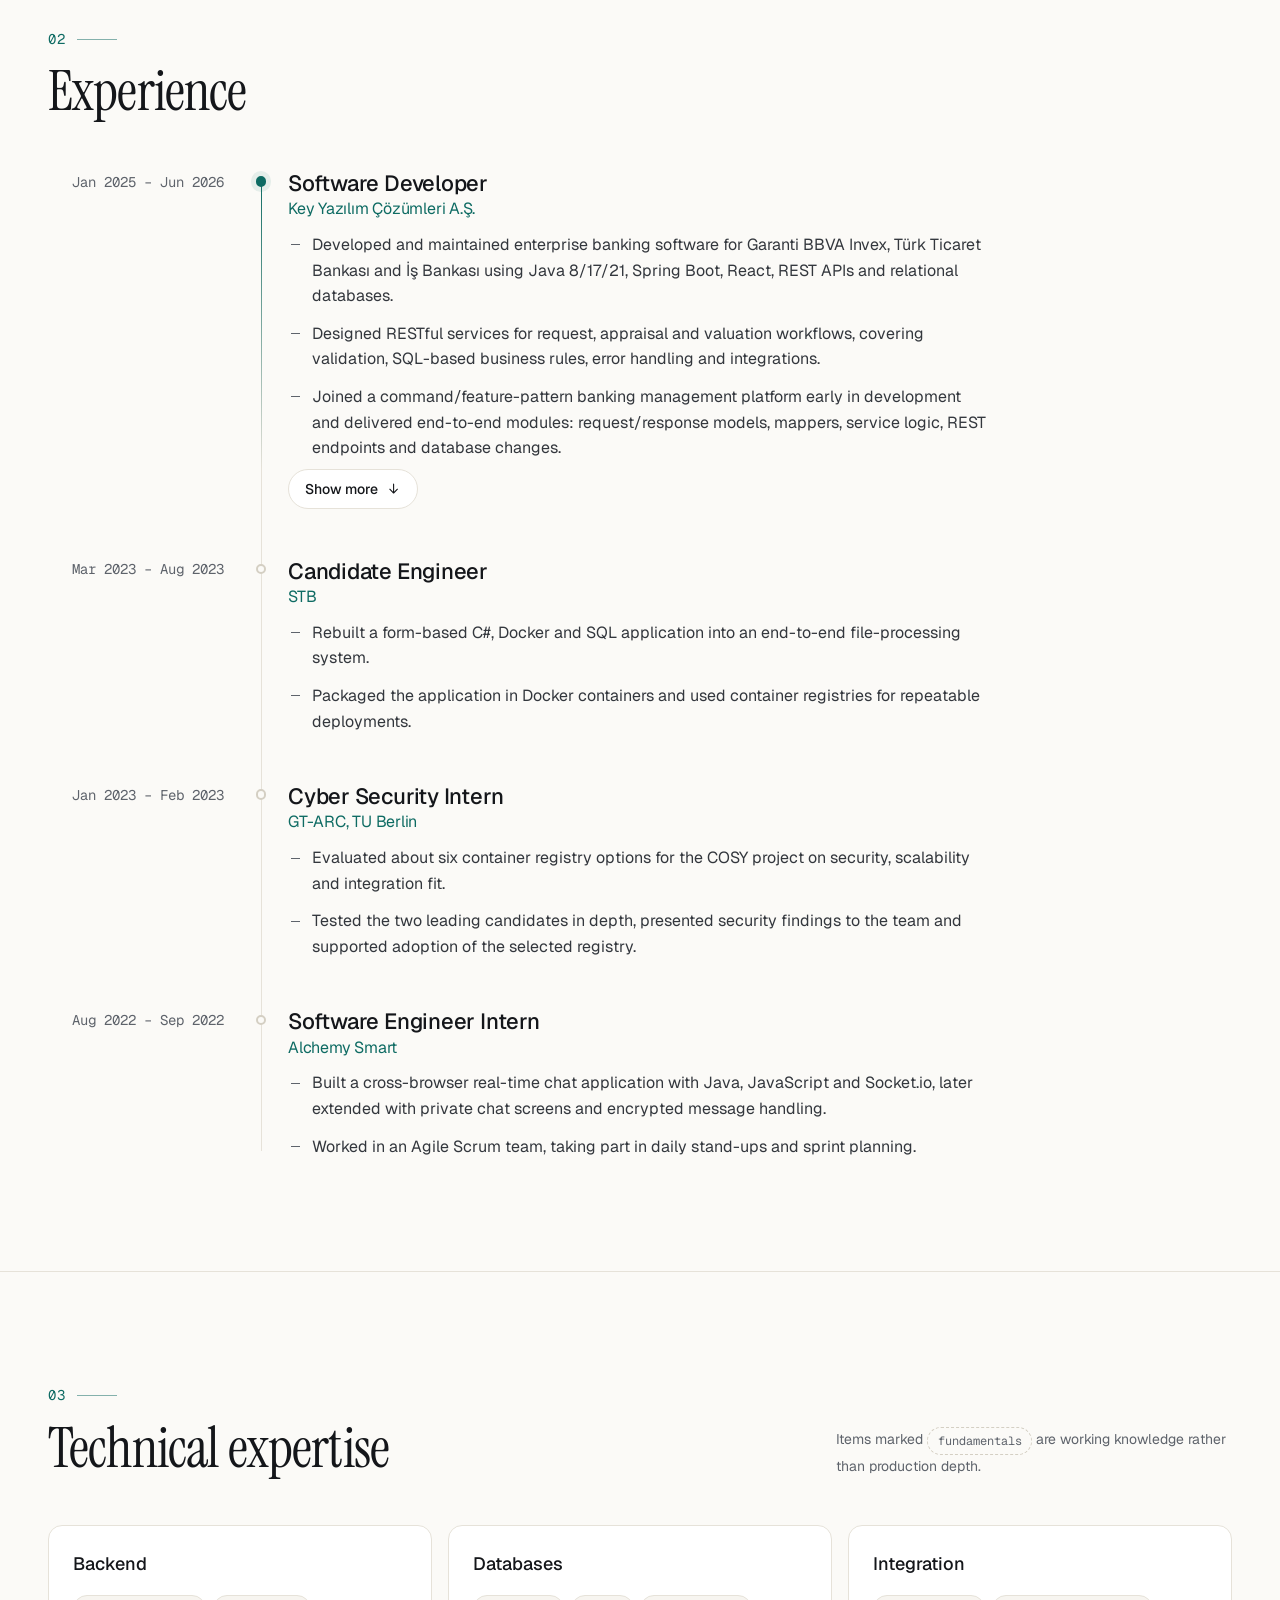
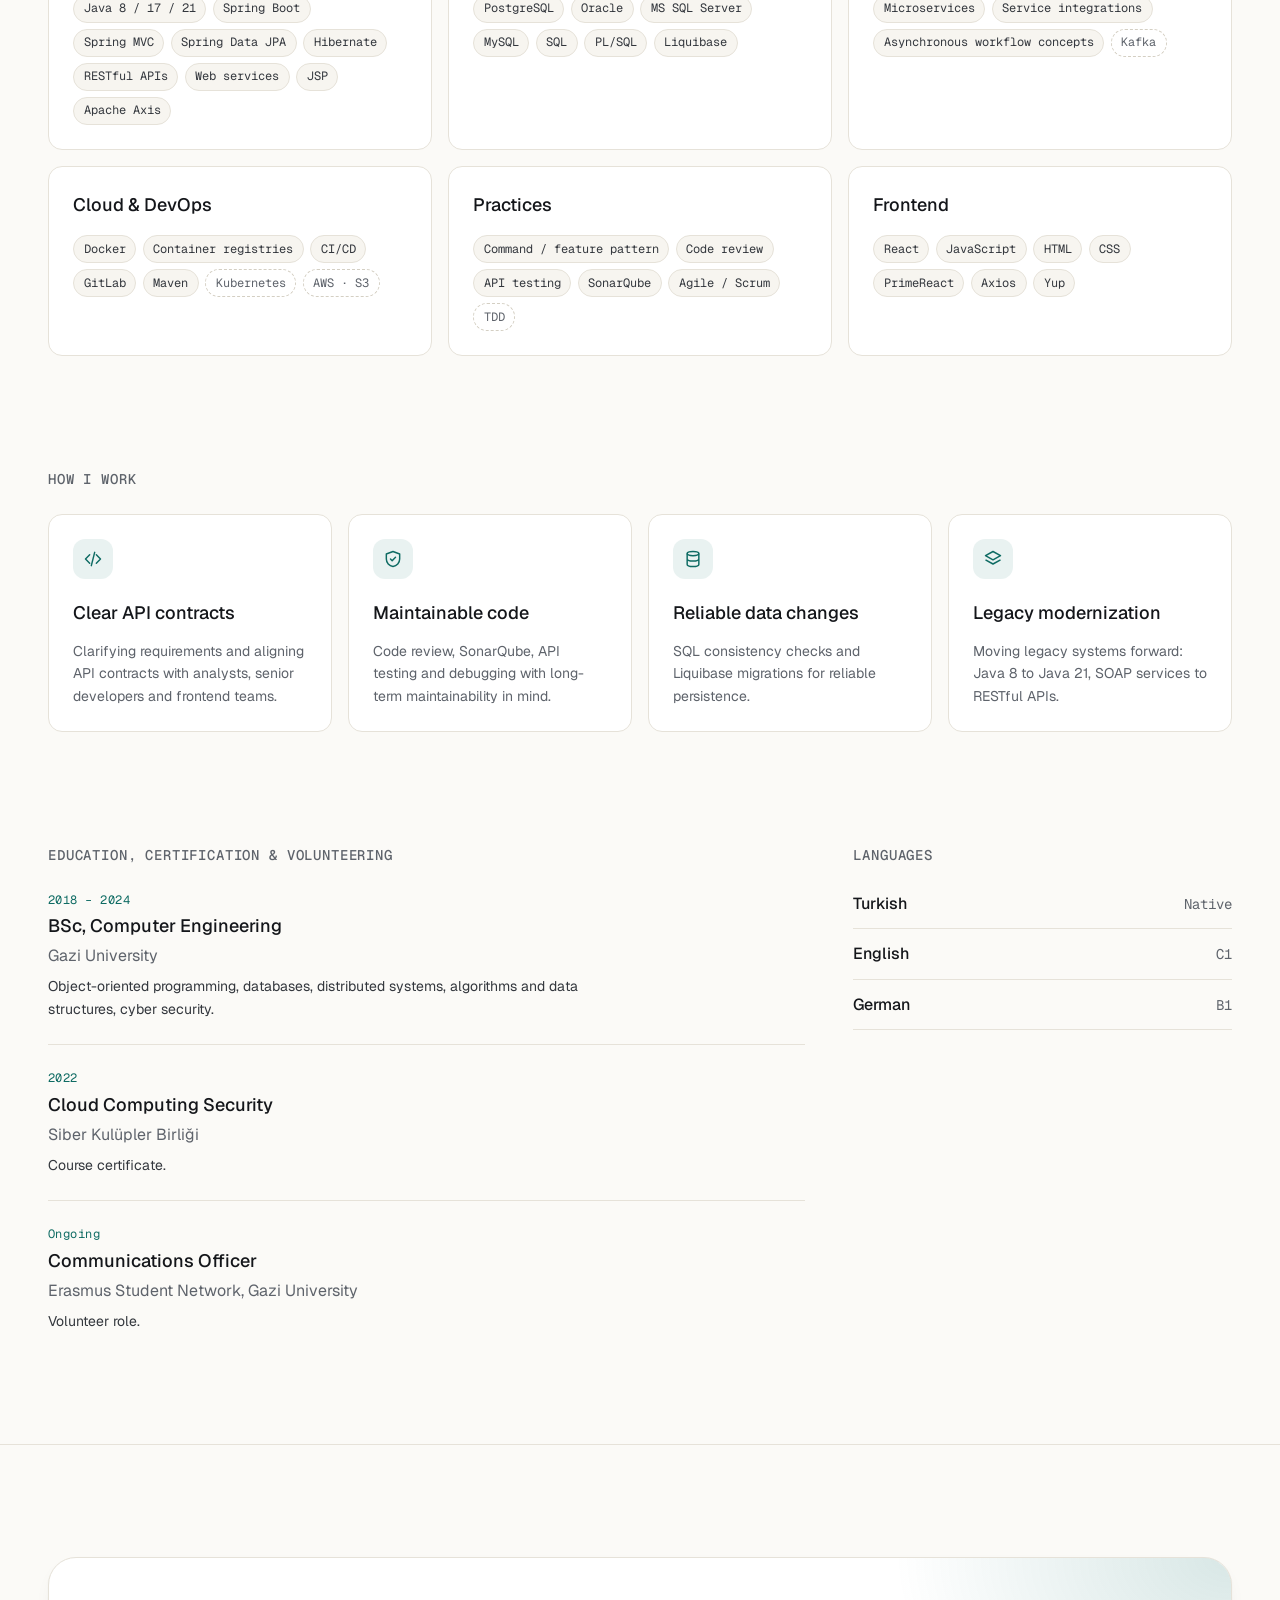
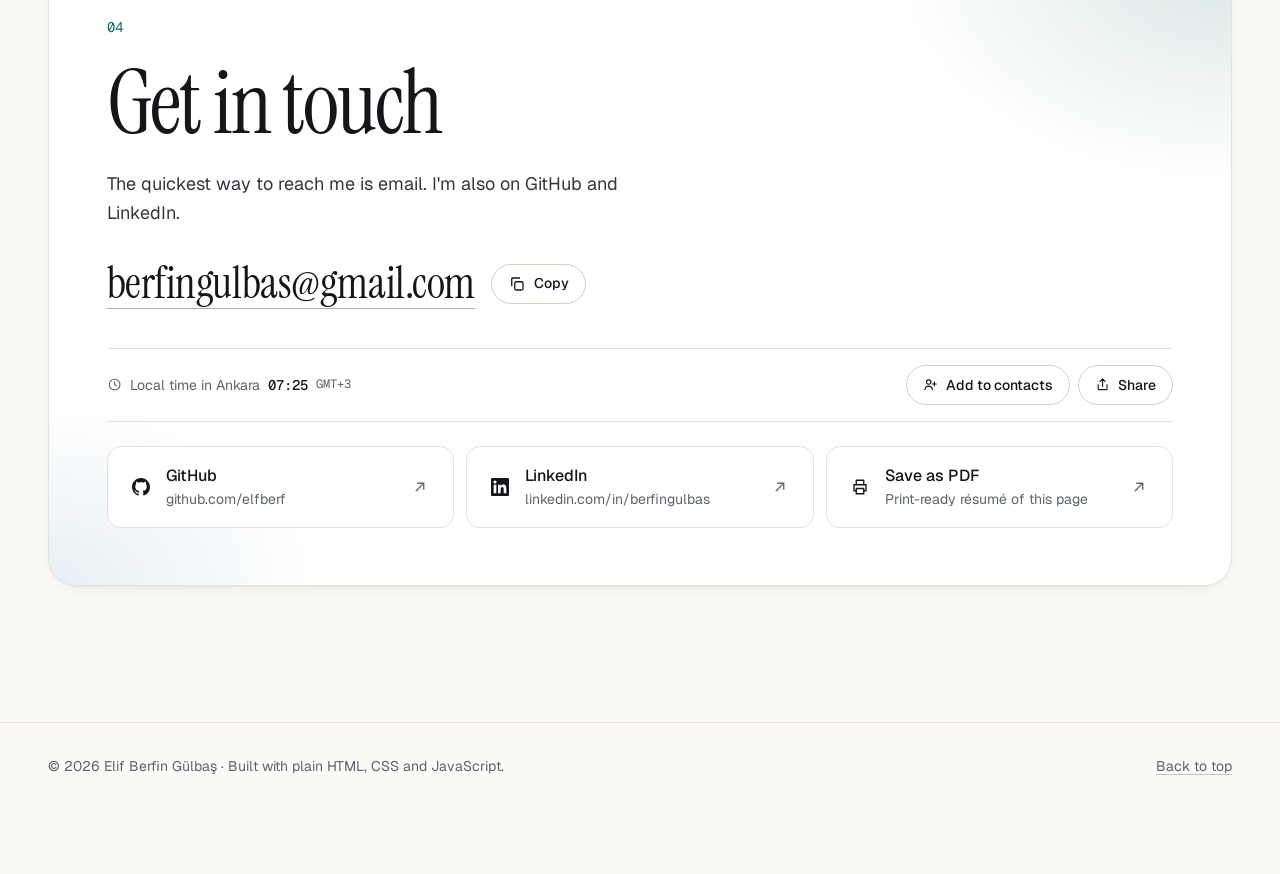
==== commit 2ffe74d6: "Add portrait to the hero profile card and social image - Background-free portrait on a soft glow at " ====
--- a/index.html
+++ b/index.html
@@ -47,6 +47,7 @@
     "@type": "Person",
     "name": "Elif Berfin Gülbaş",
     "jobTitle": "Software Engineer",
+    "image": "https://elfberf.github.io/assets/img/portrait.png",
     "url": "https://elfberf.github.io/",
     "email": "mailto:berfingulbas@gmail.com",
     "address": { "@type": "PostalAddress", "addressLocality": "Ankara", "addressCountry": "TR" },
@@ -156,6 +157,12 @@
         </div>
 
         <aside class="glance reveal" aria-labelledby="glance-title">
+          <figure class="portrait">
+            <picture>
+              <source srcset="assets/img/portrait.webp" type="image/webp">
+              <img src="assets/img/portrait.png" width="591" height="827" alt="Portrait of Elif Berfin Gülbaş" data-i18n-attr="alt:portrait.alt" fetchpriority="high" decoding="async">
+            </picture>
+          </figure>
           <h2 class="glance__title" id="glance-title" data-i18n="glance.title">At a glance</h2>
           <div data-render="glance"></div>
         </aside>
--- a/assets/css/main.css
+++ b/assets/css/main.css
@@ -26,6 +26,14 @@
   --shadow: 0 1px 2px rgb(20 22 26 / 0.04), 0 8px 24px -12px rgb(20 22 26 / 0.12);
   --shadow-lg: 0 2px 4px rgb(20 22 26 / 0.04), 0 24px 48px -24px rgb(20 22 26 / 0.22);
   --spot: rgb(14 107 99 / 0.07);
+  /* Precomputed mixes (no color-mix(), which older iOS Safari lacks). */
+  --bg-glass: rgb(251 250 247 / 0.82);
+  --surface-glass: rgb(255 255 255 / 0.72);
+  --ink-hover: #132224;
+  --accent-hover: #0f5e58;
+  --accent-mid: #1b737f;
+  --accent-glow: rgb(14 107 99 / 0.7);
+  --shimmer: #c1d9e5;
 
   --font-sans: "Geist", ui-sans-serif, system-ui, -apple-system, "Segoe UI", Roboto, sans-serif;
   --font-serif: "Instrument Serif", ui-serif, "Iowan Old Style", Georgia, serif;
@@ -80,6 +88,13 @@
     --shadow: 0 1px 2px rgb(0 0 0 / 0.3), 0 8px 24px -12px rgb(0 0 0 / 0.5);
     --shadow-lg: 0 2px 4px rgb(0 0 0 / 0.3), 0 24px 48px -24px rgb(0 0 0 / 0.7);
     --spot: rgb(95 211 194 / 0.07);
+    --bg-glass: rgb(11 13 14 / 0.82);
+    --surface-glass: rgb(18 21 23 / 0.72);
+    --ink-hover: #d8eae9;
+    --accent-hover: #74d7c9;
+    --accent-mid: #6ac8ce;
+    --accent-glow: rgb(95 211 194 / 0.55);
+    --shimmer: #d7e9f6;
   }
 }
 
@@ -103,6 +118,13 @@
   --shadow: 0 1px 2px rgb(0 0 0 / 0.3), 0 8px 24px -12px rgb(0 0 0 / 0.5);
   --shadow-lg: 0 2px 4px rgb(0 0 0 / 0.3), 0 24px 48px -24px rgb(0 0 0 / 0.7);
   --spot: rgb(95 211 194 / 0.07);
+  --bg-glass: rgb(11 13 14 / 0.82);
+  --surface-glass: rgb(18 21 23 / 0.72);
+  --ink-hover: #d8eae9;
+  --accent-hover: #74d7c9;
+  --accent-mid: #6ac8ce;
+  --accent-glow: rgb(95 211 194 / 0.55);
+  --shimmer: #d7e9f6;
   color-scheme: dark;
 }
 
@@ -335,7 +357,7 @@
 }
 
 .is-scrolled .site-header {
-  background: color-mix(in srgb, var(--bg) 82%, transparent);
+  background: var(--bg-glass);
   -webkit-backdrop-filter: saturate(160%) blur(14px);
   backdrop-filter: saturate(160%) blur(14px);
   border-bottom-color: var(--line);
@@ -592,7 +614,7 @@
 .hero__grid {
   display: grid;
   gap: var(--space-7);
-  align-items: end;
+  align-items: center;
 }
 
 @media (min-width: 64rem) {
@@ -615,7 +637,7 @@
   padding: 0.35rem 0.85rem 0.35rem 0.7rem;
   border: 1px solid var(--line);
   border-radius: 999px;
-  background: color-mix(in srgb, var(--surface) 70%, transparent);
+  background: var(--surface-glass);
   color: var(--ink-2);
   font-size: var(--step--1);
   -webkit-backdrop-filter: blur(6px);
@@ -687,10 +709,42 @@
   padding: var(--space-5) var(--space-5) var(--space-3);
   border: 1px solid var(--line);
   border-radius: var(--radius-lg);
-  background: color-mix(in srgb, var(--surface) 78%, transparent);
+  background: var(--surface-glass);
   -webkit-backdrop-filter: blur(10px);
   backdrop-filter: blur(10px);
   box-shadow: var(--shadow);
+}
+
+/* Portrait: a background-free cut-out standing on a soft glow at the top of the card. */
+.portrait {
+  position: relative;
+  height: clamp(15rem, 11rem + 9vw, 19rem);
+  margin: calc(-1 * var(--space-5)) calc(-1 * var(--space-5)) var(--space-5);
+  overflow: hidden;
+  border-bottom: 1px solid var(--line);
+  border-radius: var(--radius-lg) var(--radius-lg) 0 0;
+  background:
+    radial-gradient(20rem 13rem at 50% 105%, var(--glow-1), transparent 70%),
+    radial-gradient(14rem 10rem at 88% 8%, var(--glow-2), transparent 70%),
+    radial-gradient(var(--dot) 1px, transparent 1.2px) 0 0 / 18px 18px,
+    var(--surface-2);
+}
+
+.portrait img {
+  position: absolute;
+  left: 50%;
+  bottom: 0;
+  width: auto;
+  height: 106%;
+  max-width: none;
+  transform: translateX(-50%);
+  transform-origin: 50% 100%;
+  transition: transform 0.6s var(--ease);
+  filter: drop-shadow(0 18px 24px rgb(0 0 0 / 0.12));
+}
+
+.glance:hover .portrait img {
+  transform: translateX(-50%) scale(1.025);
 }
 
 .glance__title {
@@ -858,13 +912,13 @@
 
 .button--primary:hover {
   color: var(--bg);
-  background: color-mix(in srgb, var(--ink) 86%, var(--accent));
+  background: var(--ink-hover);
   box-shadow: var(--shadow-lg);
 }
 
 .button--ghost {
   border-color: var(--line-strong);
-  background: color-mix(in srgb, var(--surface) 60%, transparent);
+  background: var(--surface-glass);
   color: var(--ink);
 }
 
@@ -1557,7 +1611,7 @@
 
 .icon-button--solid:hover {
   color: var(--bg);
-  background: color-mix(in srgb, var(--ink) 86%, var(--accent));
+  background: var(--ink-hover);
 }
 
 /* ---- Command-menu trigger, contact tools ------------------------------------- */
@@ -1648,17 +1702,17 @@
   padding: 0 1.25rem 0 1.05rem;
   border: 0;
   border-radius: 999px;
-  background: linear-gradient(135deg, var(--accent), color-mix(in srgb, var(--accent) 60%, var(--accent-2)));
+  background: linear-gradient(135deg, var(--accent), var(--accent-mid));
   color: var(--accent-ink);
   font-weight: 500;
-  box-shadow: 0 10px 30px -10px color-mix(in srgb, var(--accent) 70%, transparent), var(--shadow);
+  box-shadow: 0 10px 30px -10px var(--accent-glow), var(--shadow);
   cursor: pointer;
   transition: transform 0.25s var(--ease), box-shadow 0.25s var(--ease);
 }
 
 .assistant-launcher:hover {
   transform: translateY(-2px);
-  box-shadow: 0 16px 36px -12px color-mix(in srgb, var(--accent) 80%, transparent), var(--shadow-lg);
+  box-shadow: 0 16px 36px -12px var(--accent-glow), var(--shadow-lg);
 }
 
 .assistant-launcher[aria-expanded="true"] {
@@ -1684,6 +1738,7 @@
   display: flex;
   flex-direction: column;
   width: min(24.5rem, calc(100vw - 2rem));
+  height: min(38rem, calc(100vh - 2rem));
   height: min(38rem, calc(100dvh - 2rem));
   border: 1px solid var(--line);
   border-radius: var(--radius-lg);
@@ -1705,6 +1760,7 @@
   .assistant {
     inset: auto 0 0;
     width: 100%;
+    height: min(88vh, 40rem);
     height: min(88dvh, 40rem);
     border-radius: var(--radius-lg) var(--radius-lg) 0 0;
     border-bottom: 0;
@@ -1893,7 +1949,7 @@
 
 .chip--primary:hover {
   color: var(--accent-ink);
-  background: color-mix(in srgb, var(--accent) 85%, var(--ink));
+  background: var(--accent-hover);
 }
 
 .assistant__form {
@@ -2104,6 +2160,26 @@
   opacity: 0;
 }
 
+/* Shown instead of autoplay when the visitor prefers reduced motion. */
+.intro-offer {
+  display: inline-flex;
+  align-items: center;
+  gap: 0.35rem;
+  min-height: 2.25rem;
+  padding: 0 0.9rem;
+  border: 1px dashed var(--line-strong);
+  border-radius: 999px;
+  background: transparent;
+  color: var(--muted);
+  font-size: var(--step--1);
+  cursor: pointer;
+}
+
+.intro-offer:hover {
+  color: var(--accent);
+  border-color: var(--accent);
+}
+
 .intro .hero__backdrop {
   animation: backdrop-in 1.9s var(--ease) both;
 }
@@ -2120,7 +2196,7 @@
     100deg,
     var(--accent) 0%,
     var(--accent-2) 38%,
-    color-mix(in srgb, var(--accent-2) 30%, #fff) 50%,
+    var(--shimmer) 50%,
     var(--accent-2) 62%,
     var(--accent) 100%
   );
@@ -2235,6 +2311,7 @@
   .skip-link,
   .hero__backdrop,
   .hero__lights,
+  .intro-offer,
   .hero__actions,
   .glance,
   .metric__more,
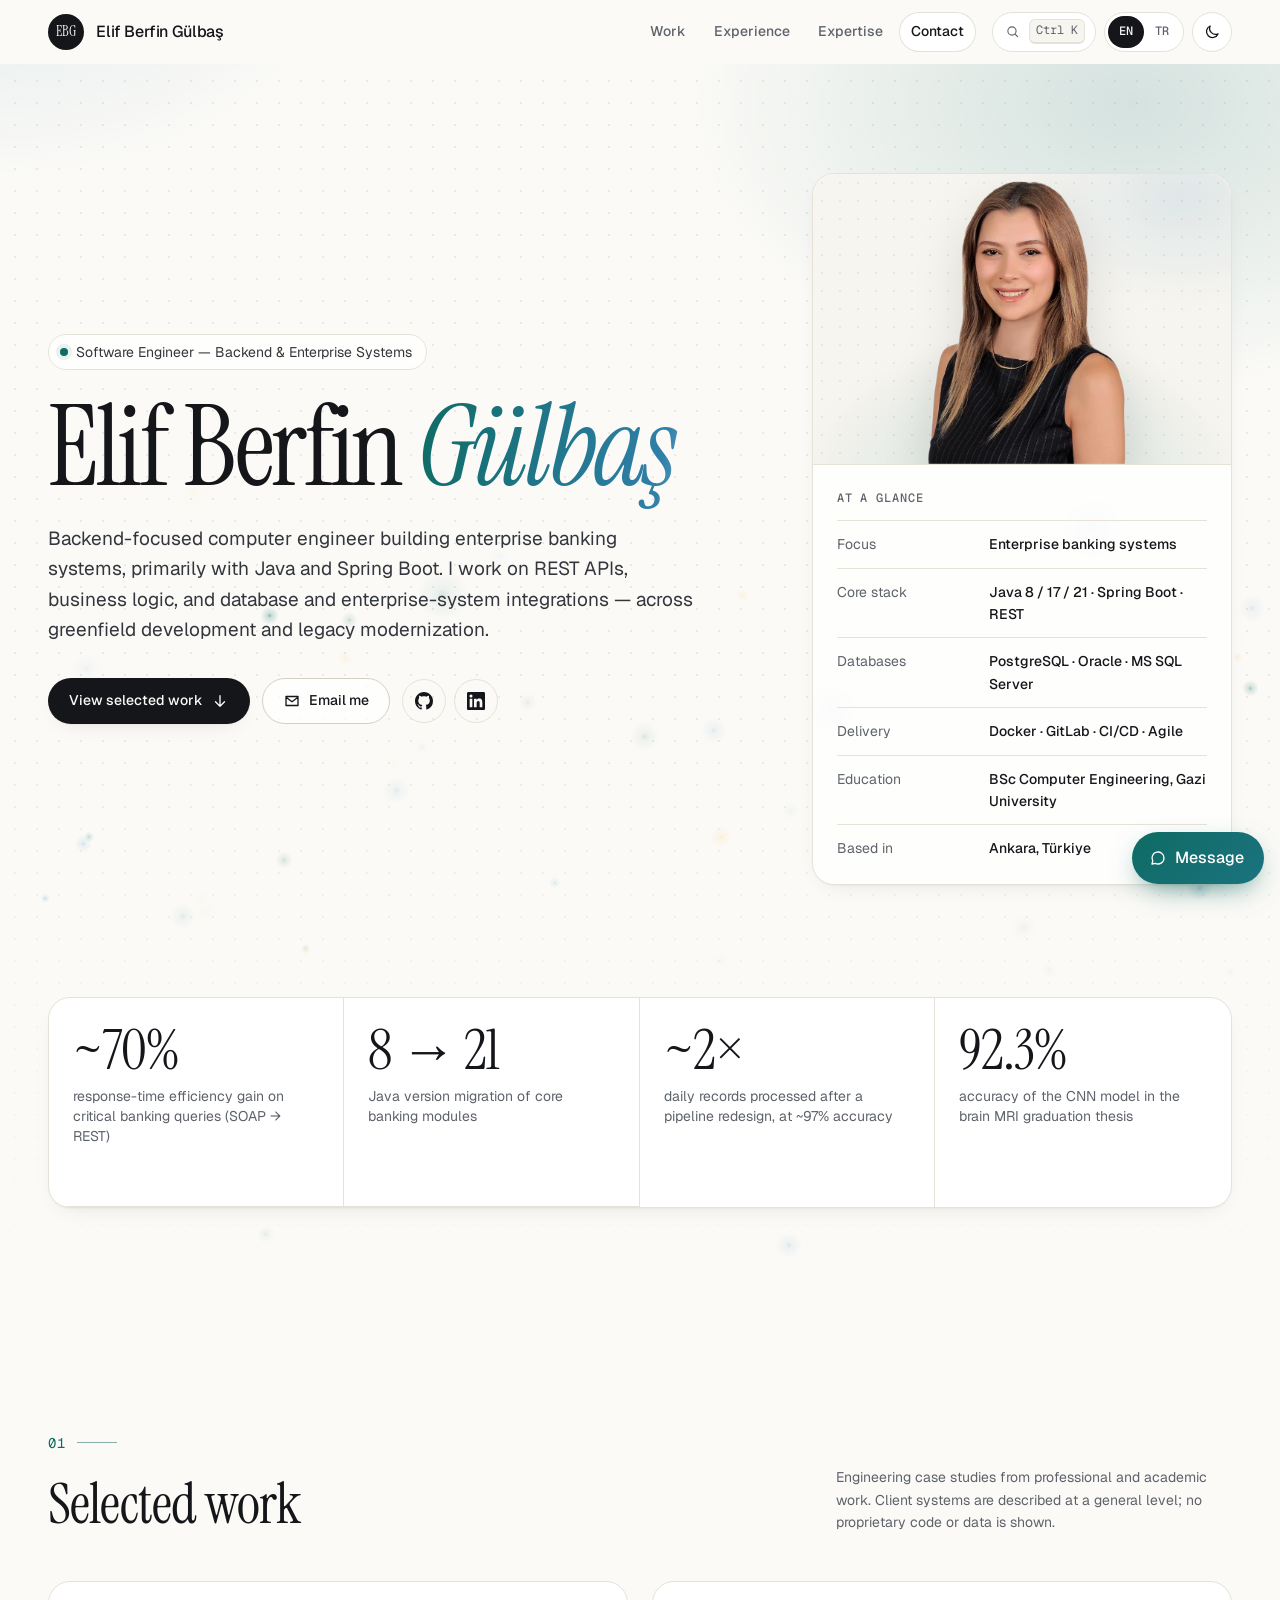
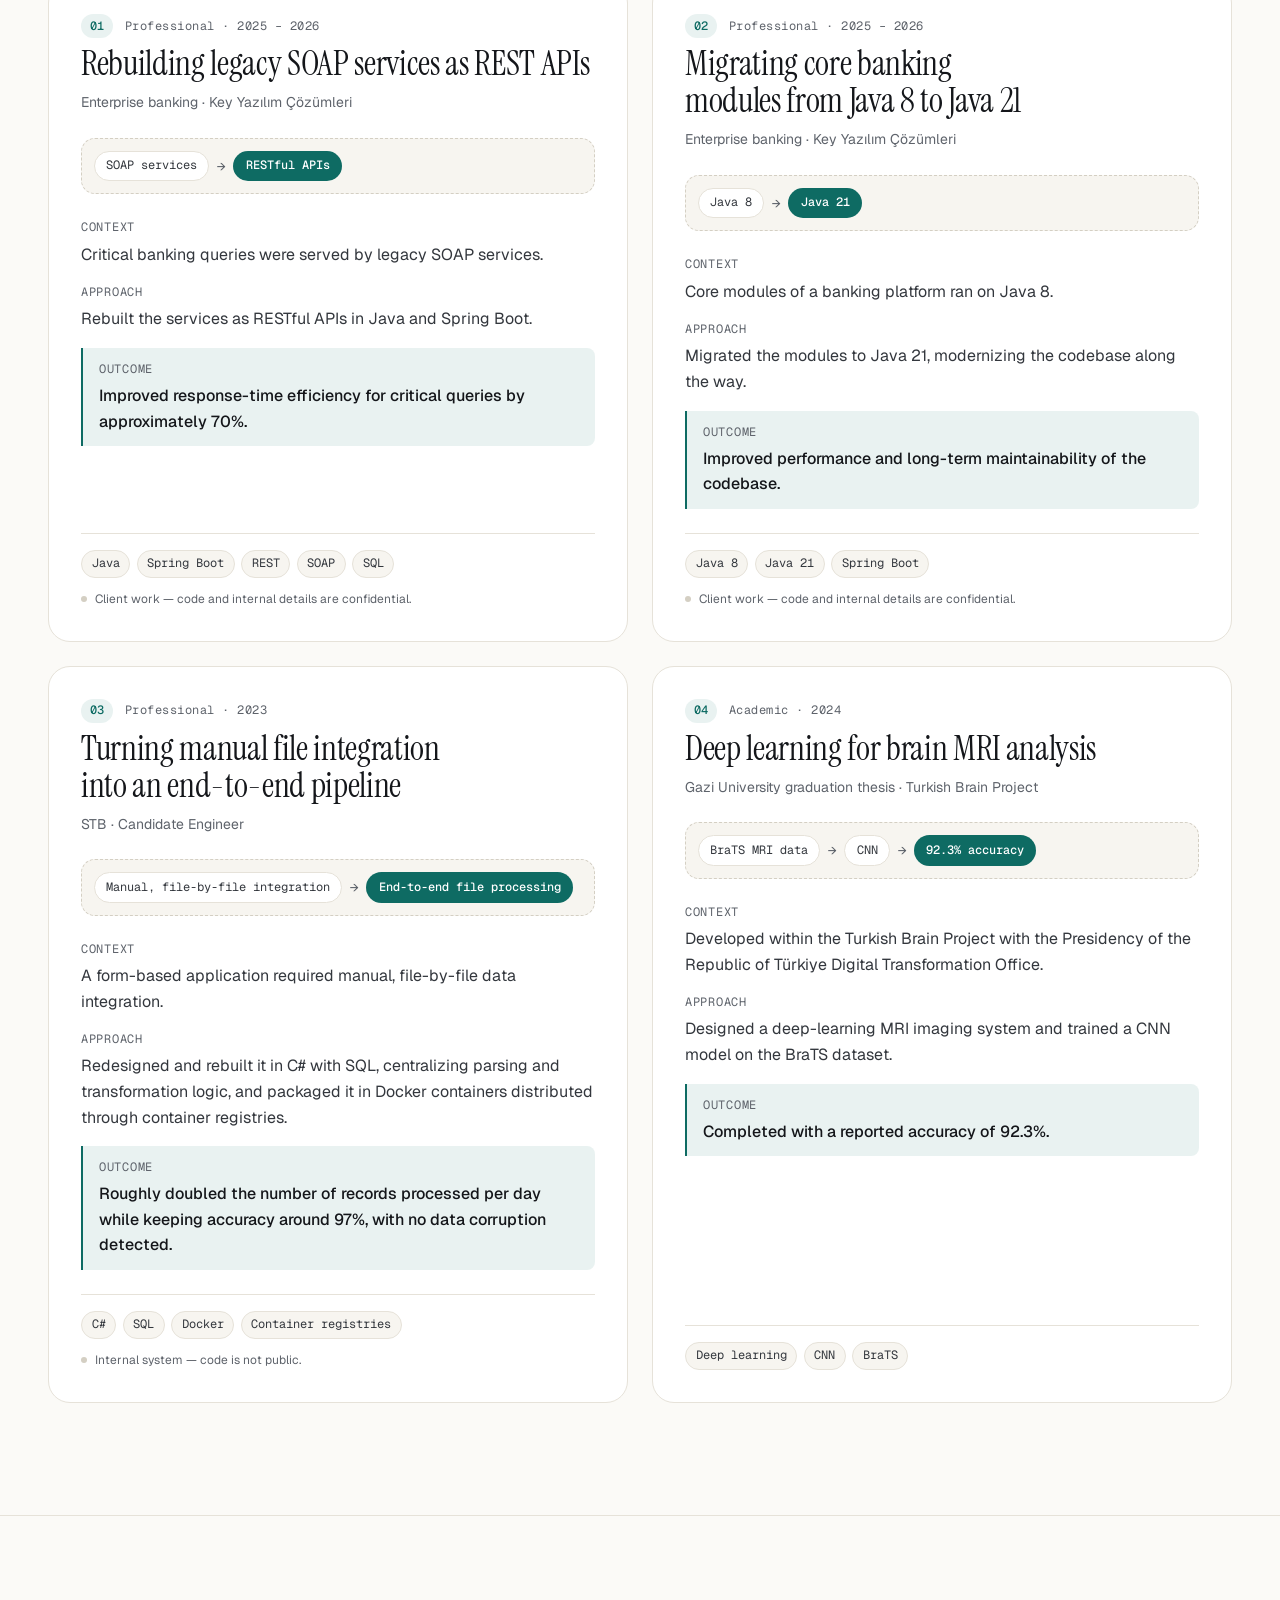
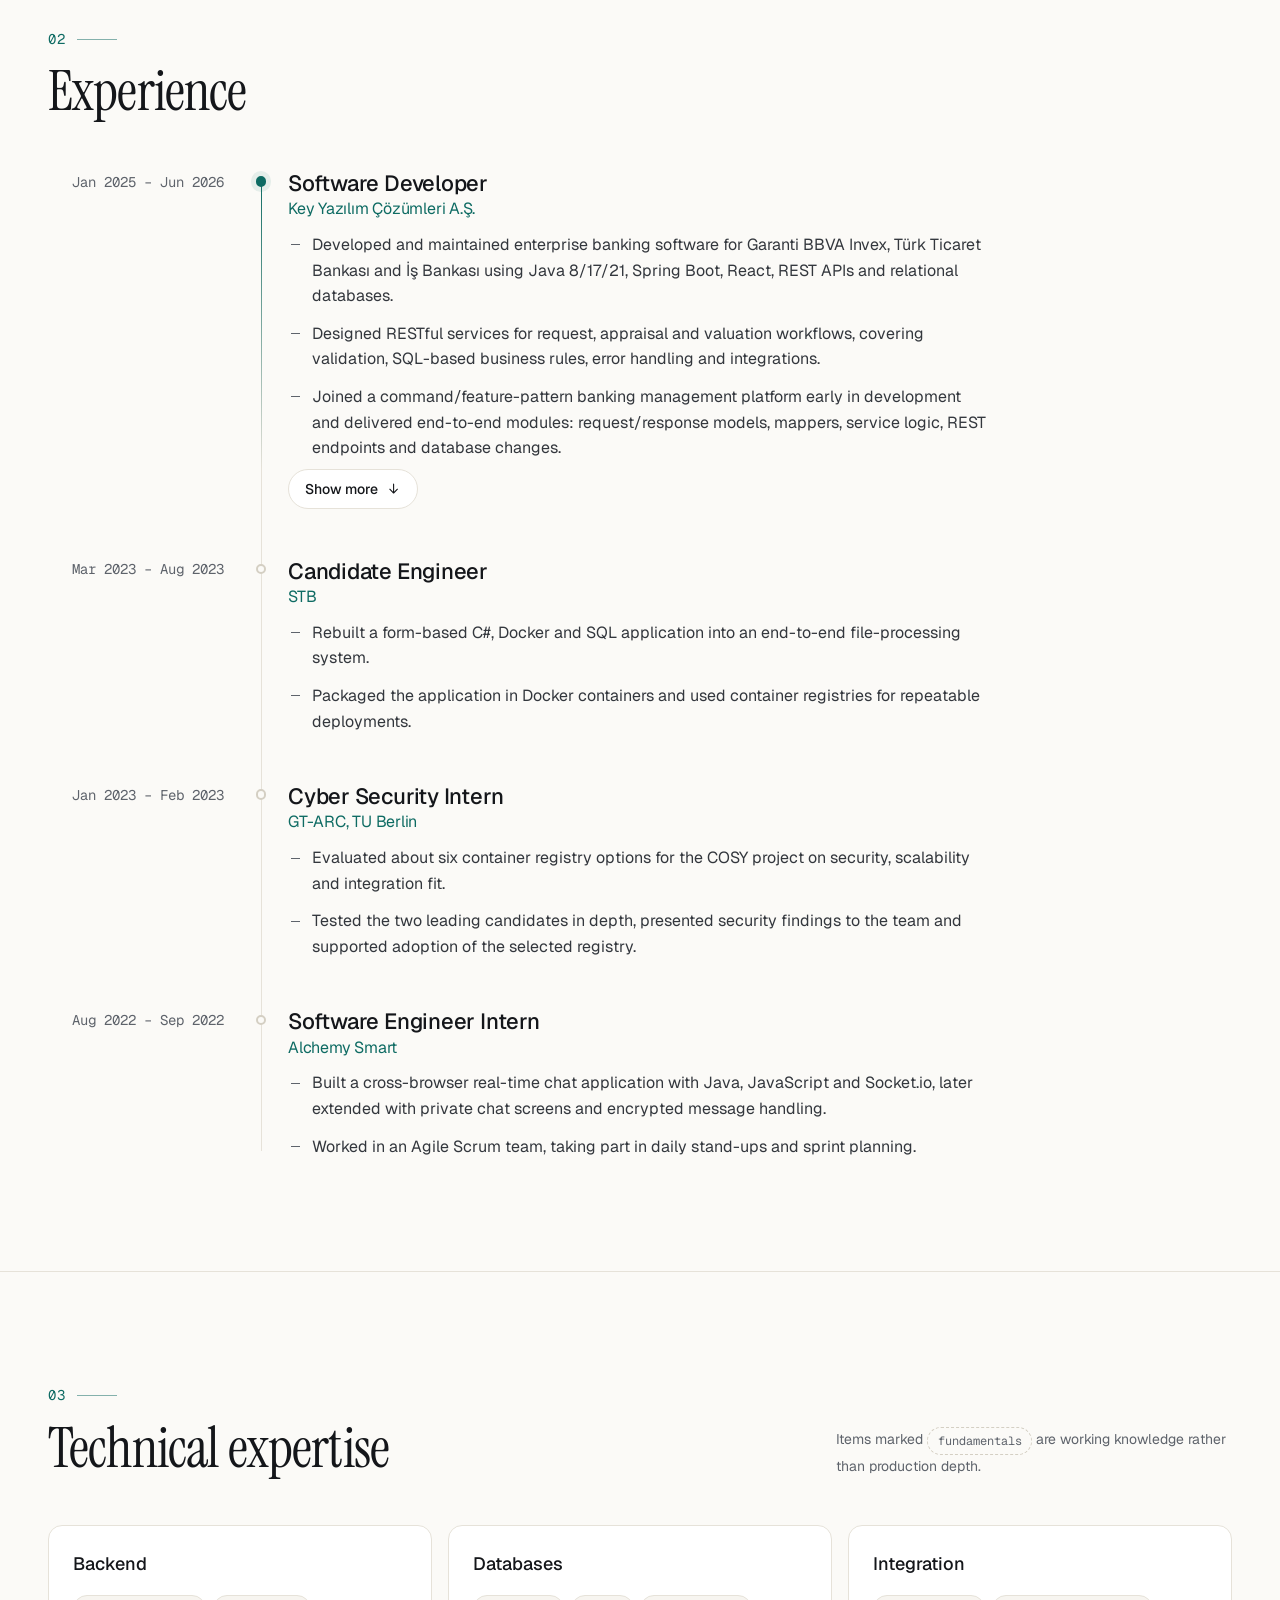
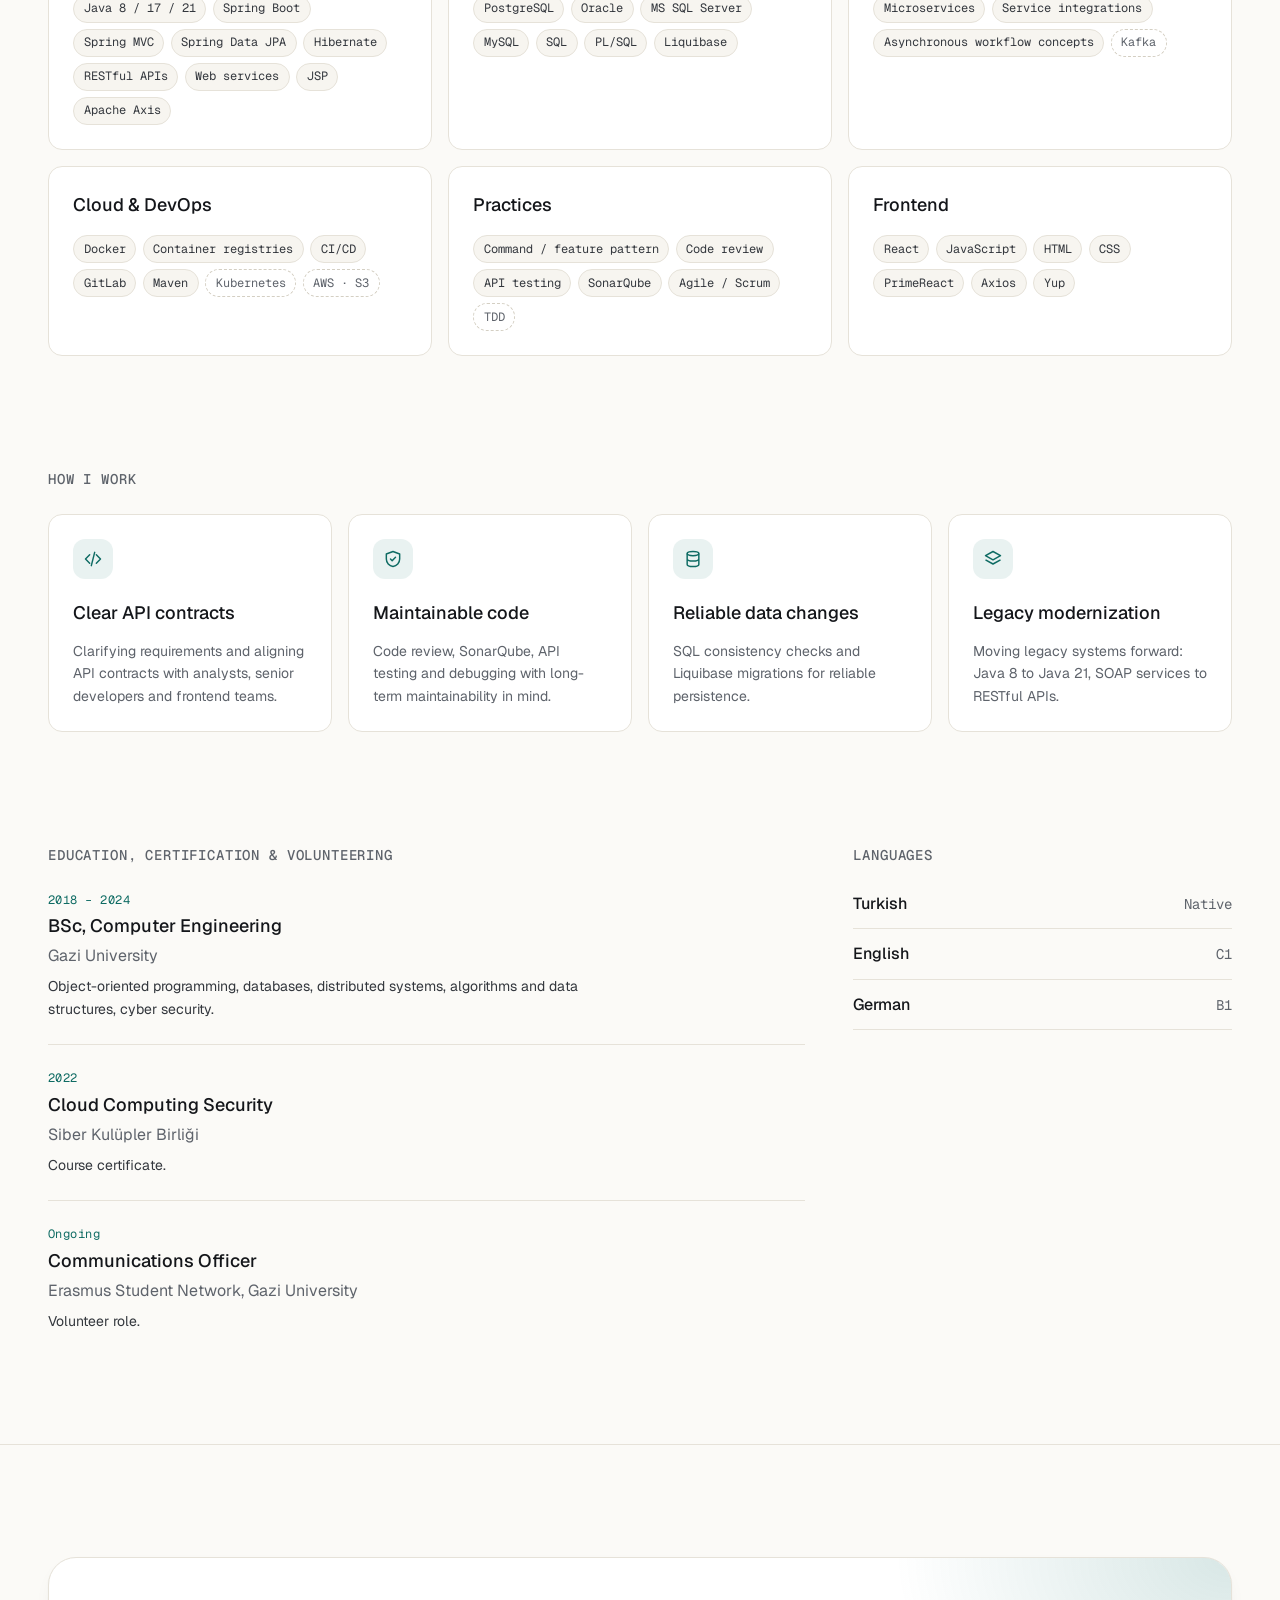
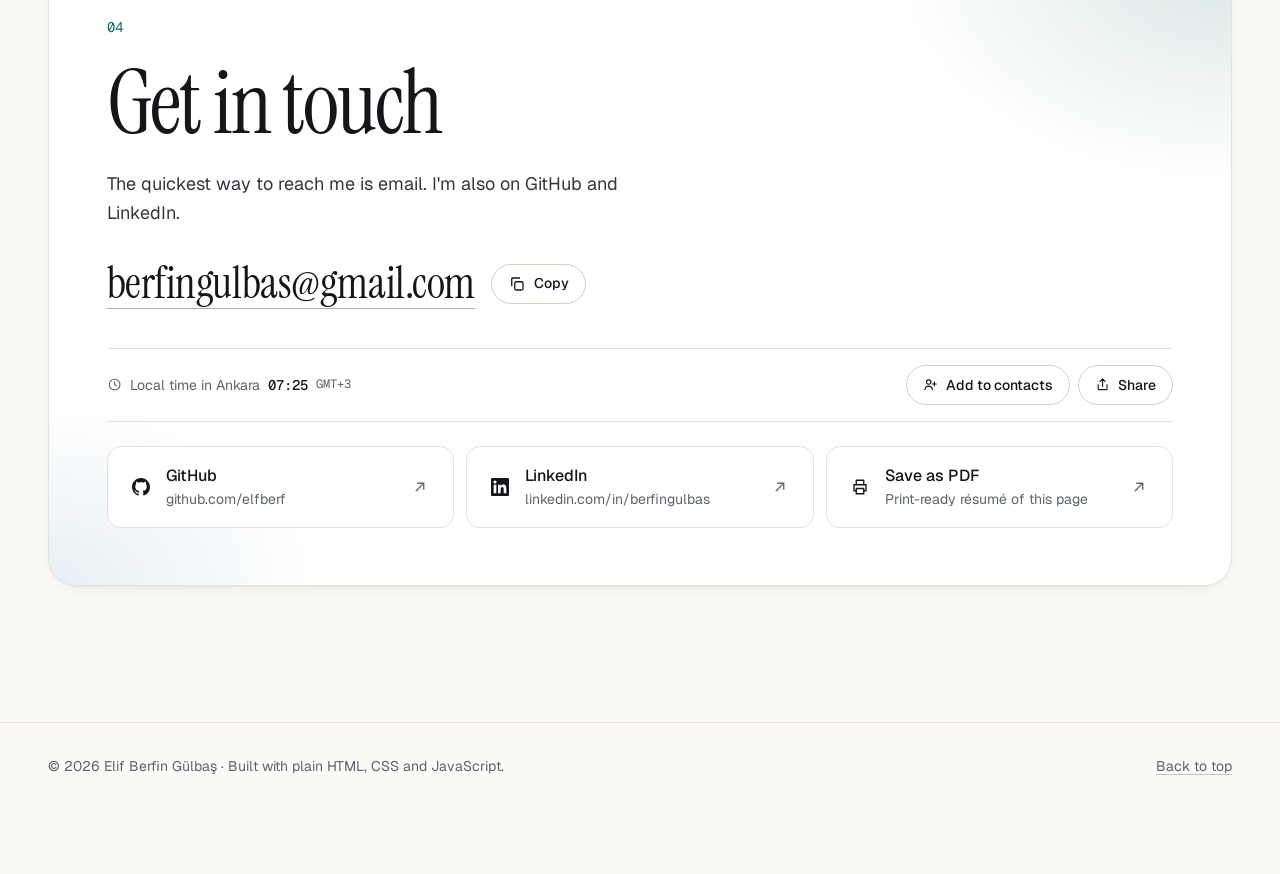
==== commit 23ad3a7d: "Stamp CSS/JS with ?v= so deploys never mix fresh HTML with stale assets After the portrait release, " ====
--- a/index.html
+++ b/index.html
@@ -30,7 +30,7 @@
   <link rel="preconnect" href="https://fonts.googleapis.com">
   <link rel="preconnect" href="https://fonts.gstatic.com" crossorigin>
   <link rel="stylesheet" href="https://fonts.googleapis.com/css2?family=Geist:wght@400;500;600&family=Geist+Mono:wght@400;500&family=Instrument+Serif:ital@0;1&display=swap">
-  <link rel="stylesheet" href="assets/css/main.css">
+  <link rel="stylesheet" href="assets/css/main.css?v=20261021-1510">
   <script>
     // Apply saved theme before first paint to avoid a flash. Storage can be unavailable.
     (function () {
@@ -57,7 +57,7 @@
     "sameAs": ["https://github.com/elfberf", "https://www.linkedin.com/in/berfingulbas/"]
   }
   </script>
-  <script type="module" src="assets/js/main.js"></script>
+  <script type="module" src="assets/js/main.js?v=20261021-1510"></script>
 </head>
 <body>
   <!-- Icon sprite: each symbol is referenced by its id with an svg use element. -->
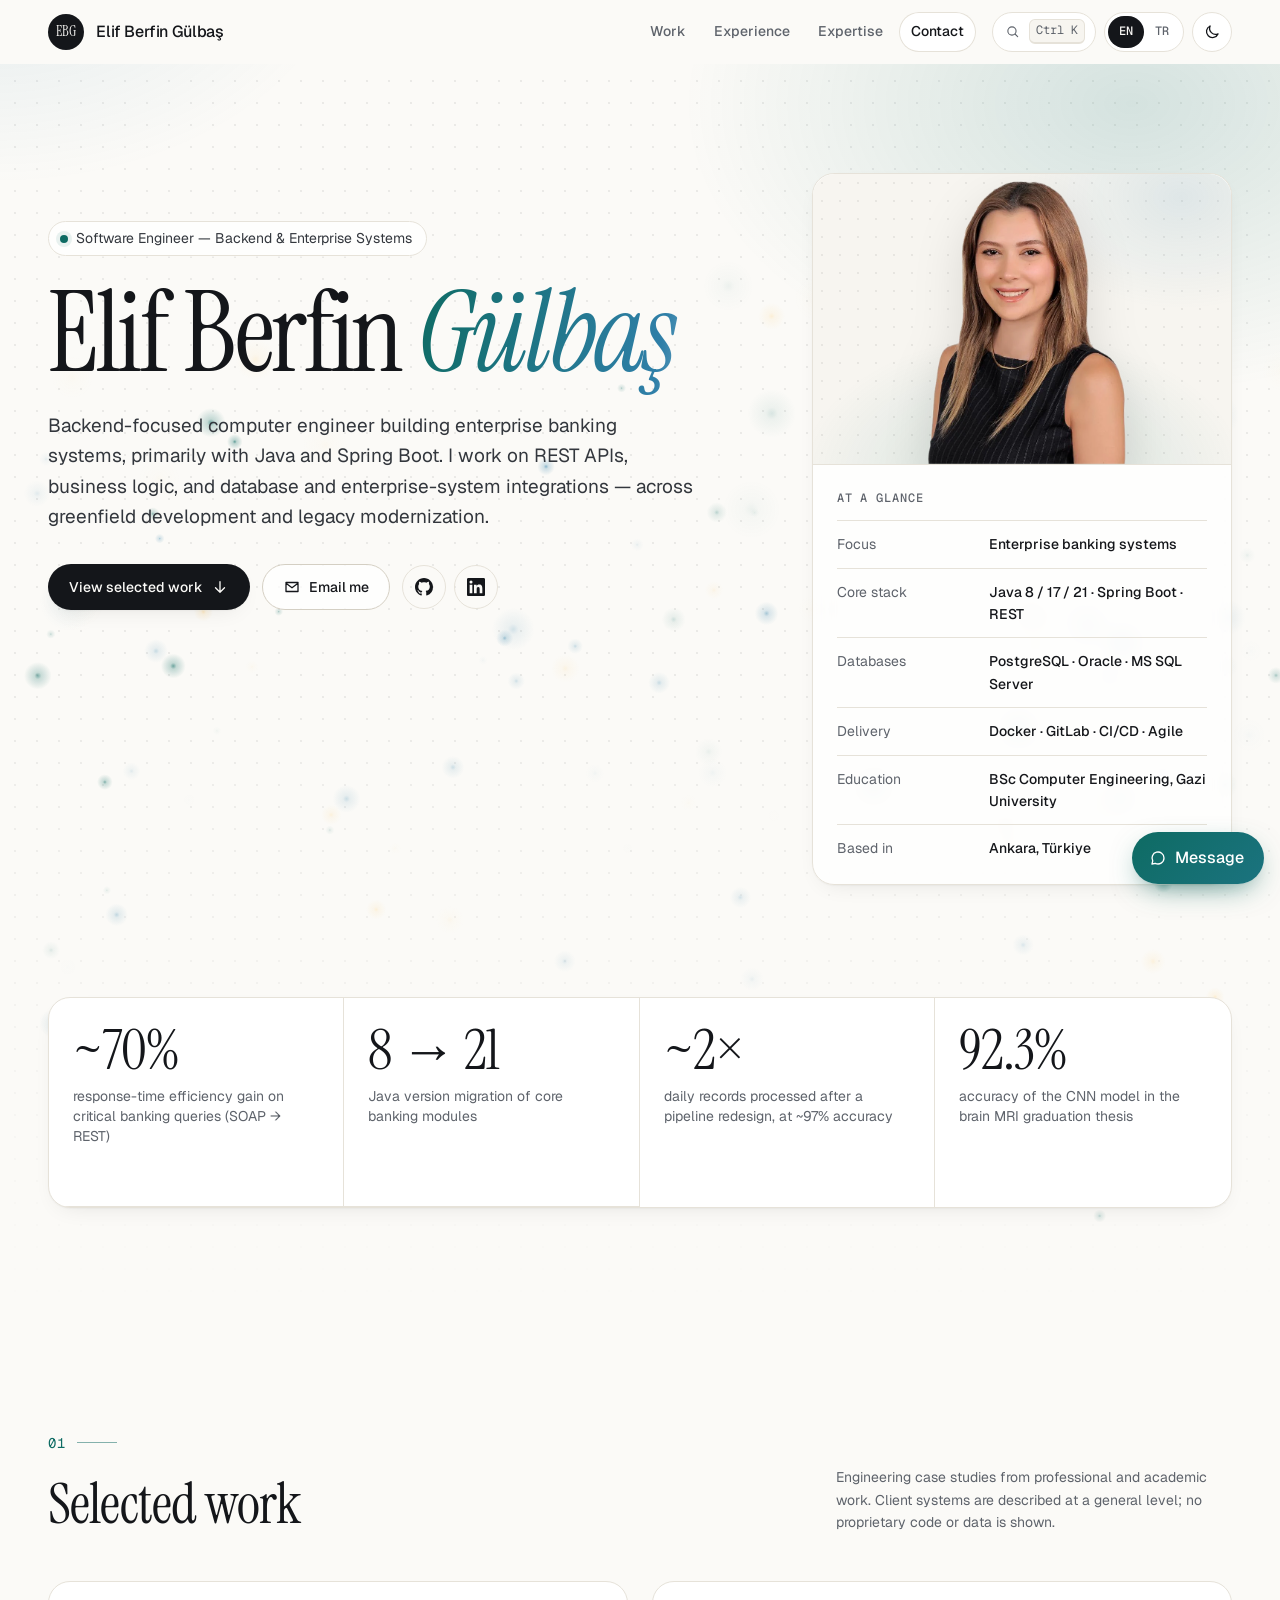
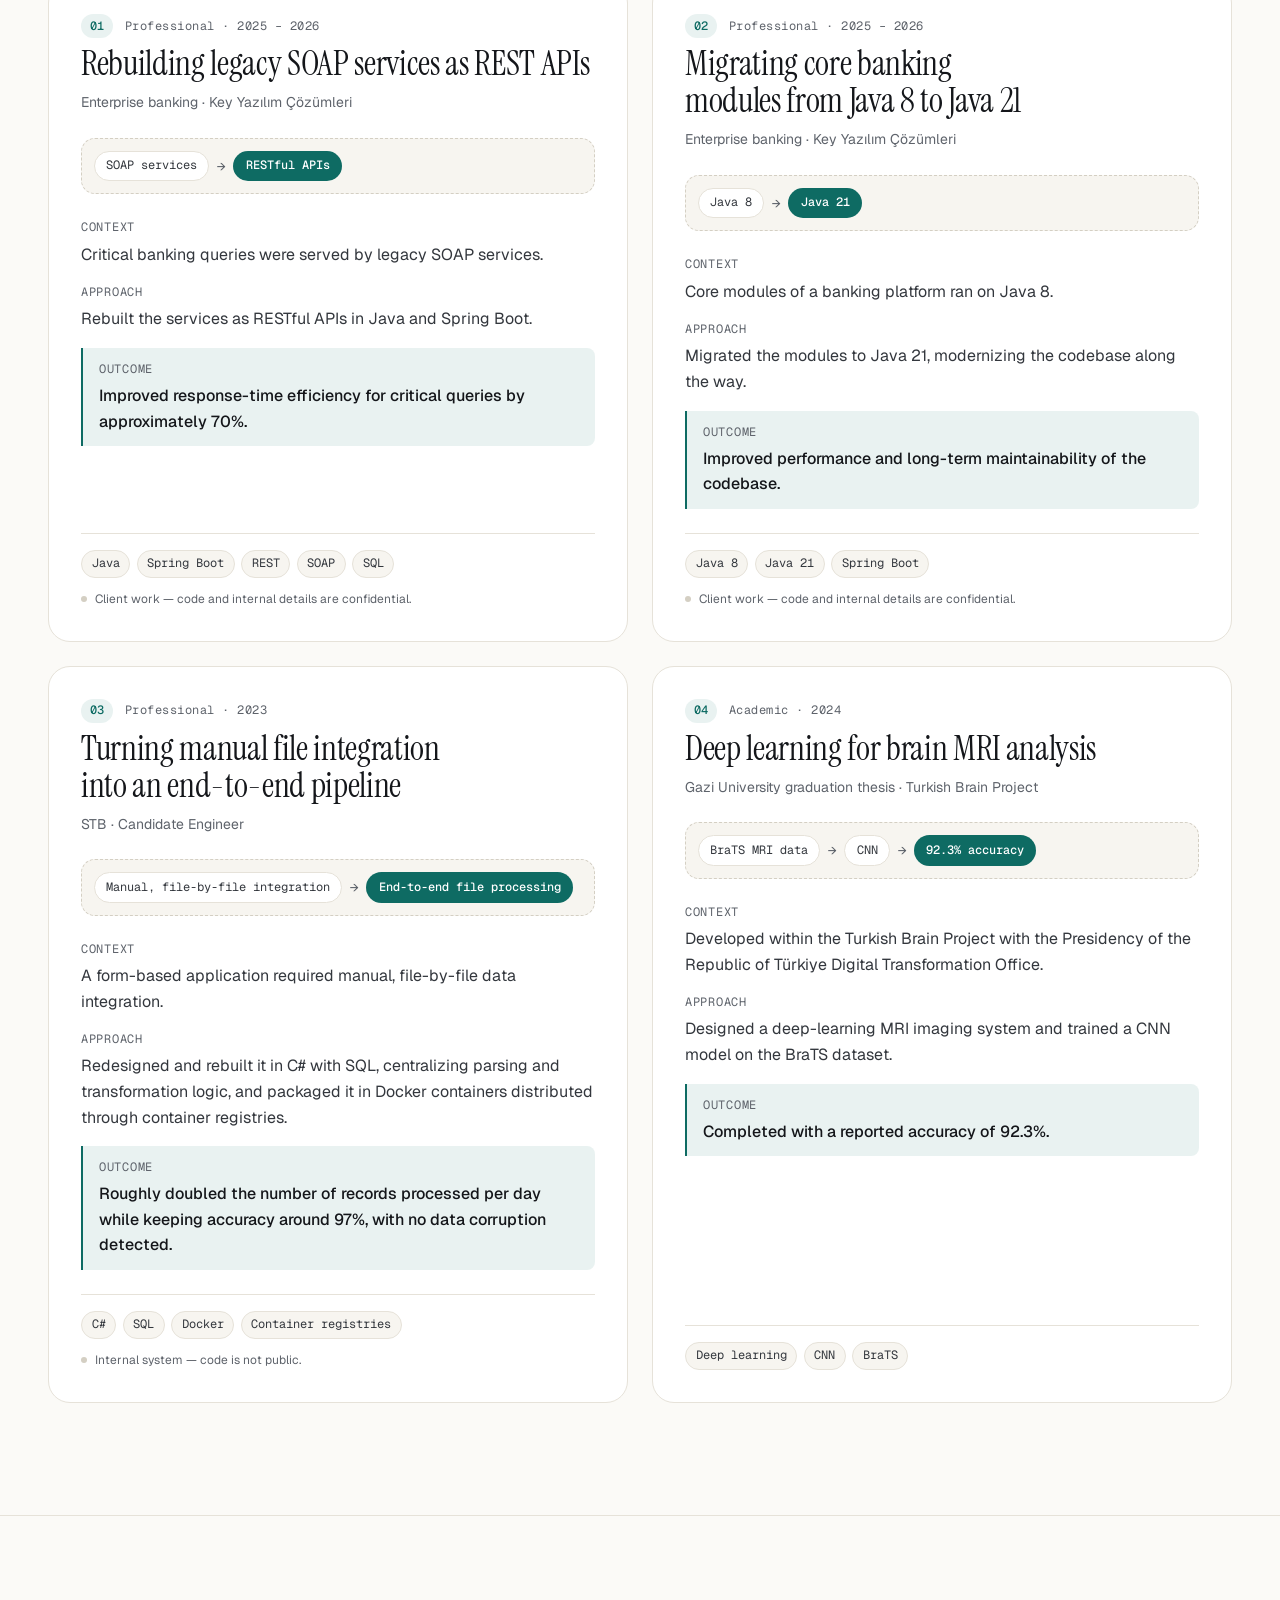
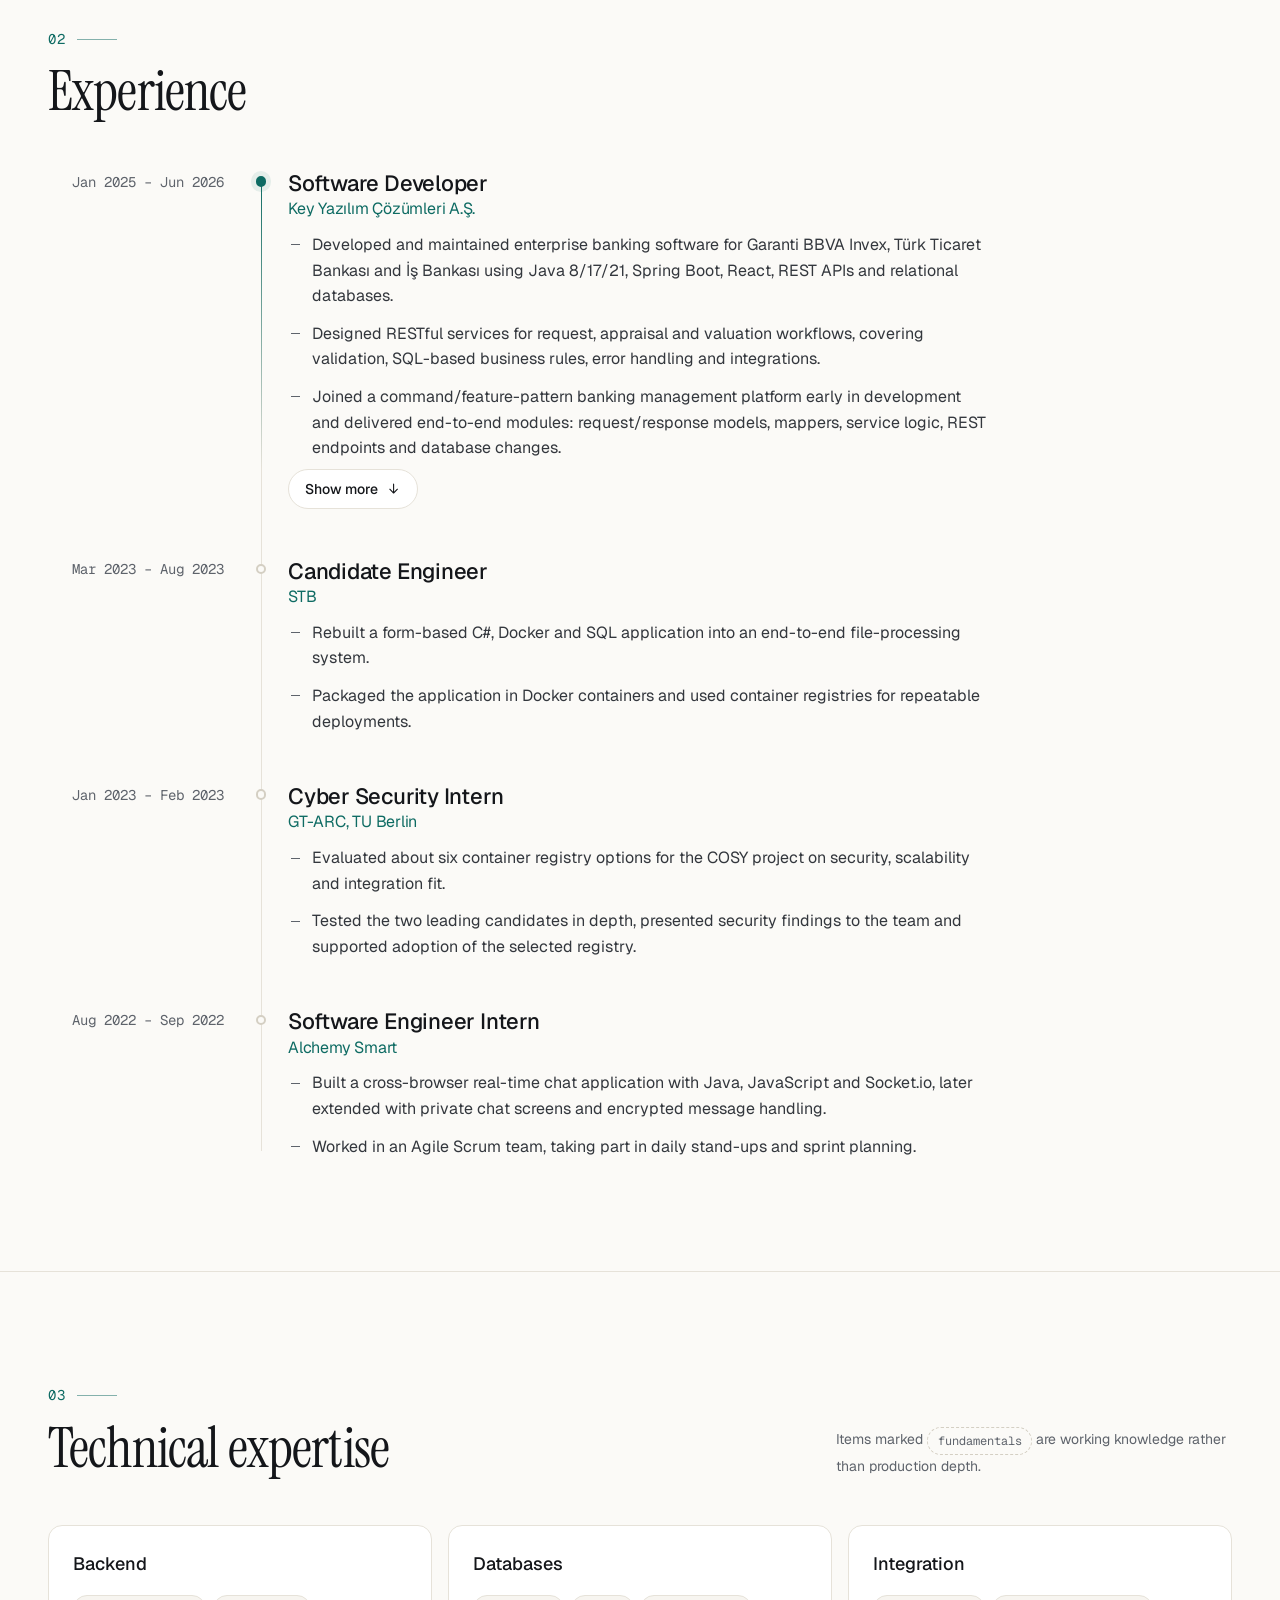
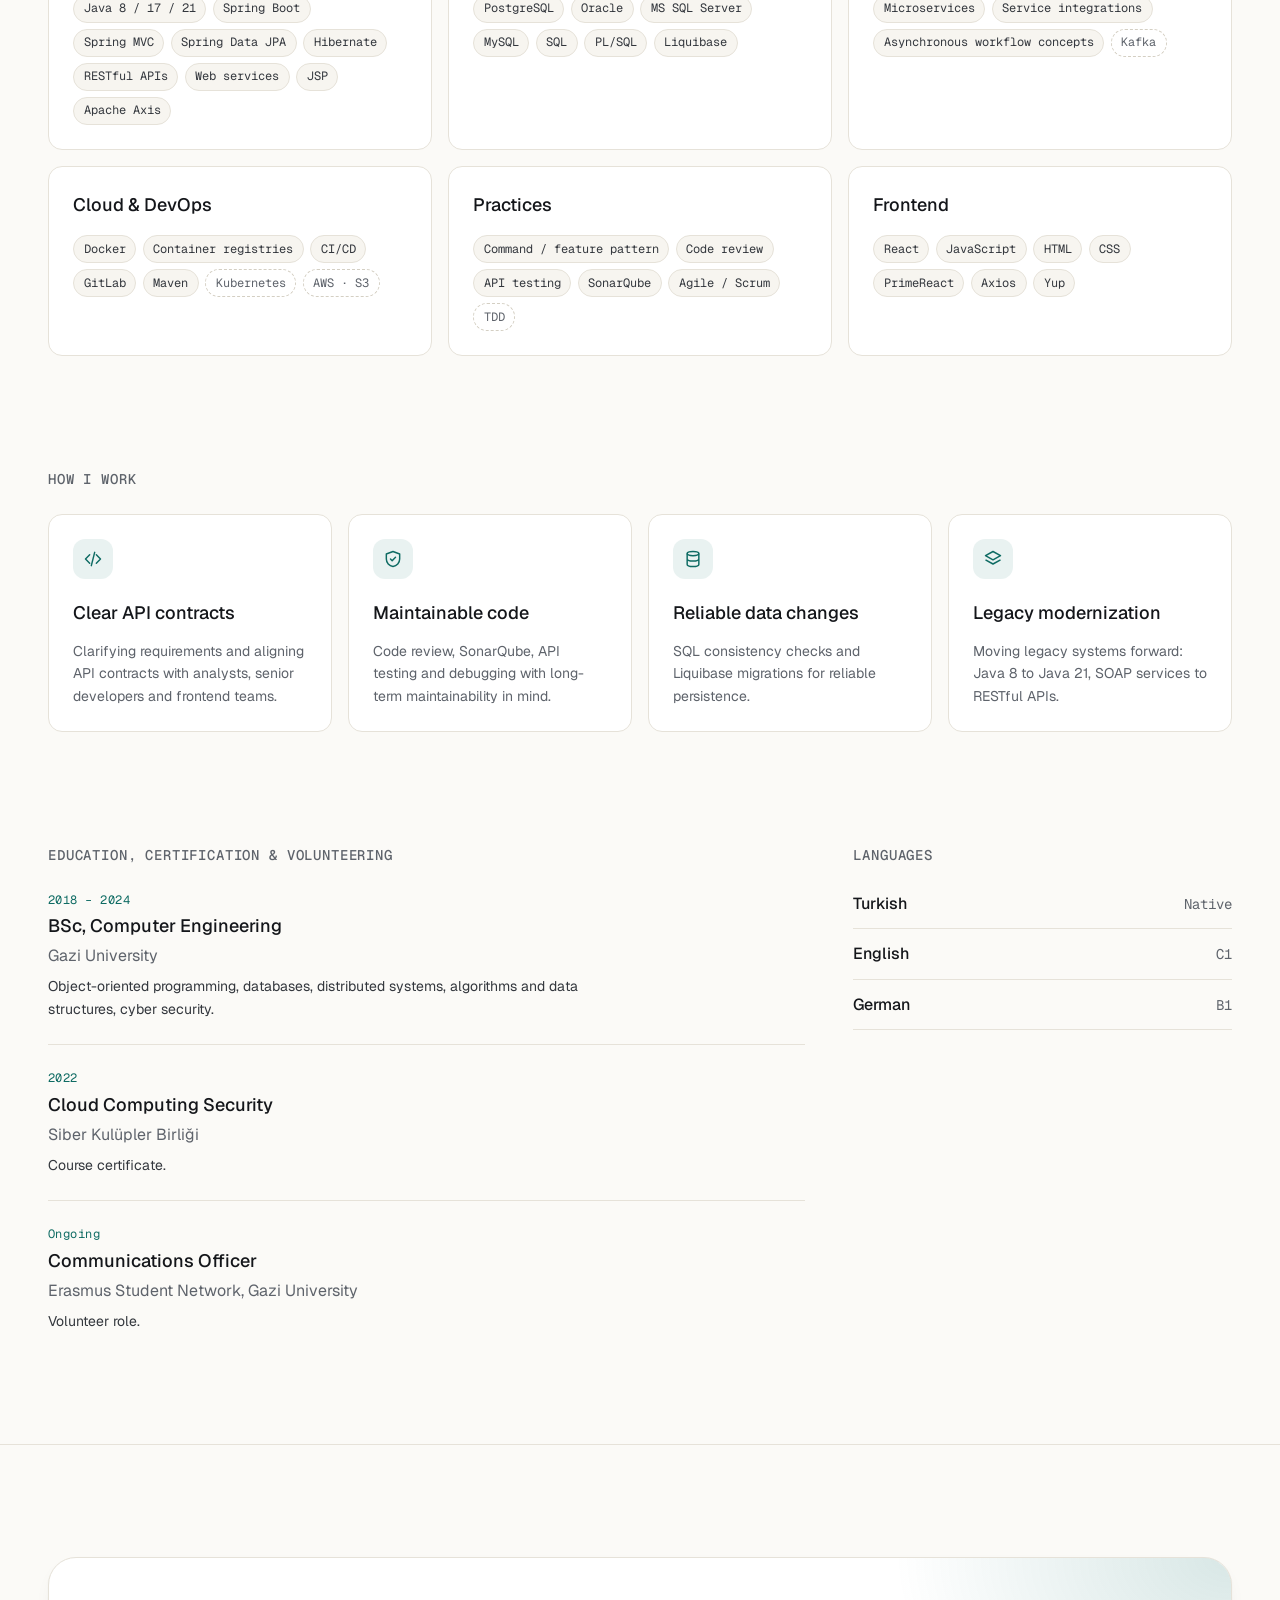
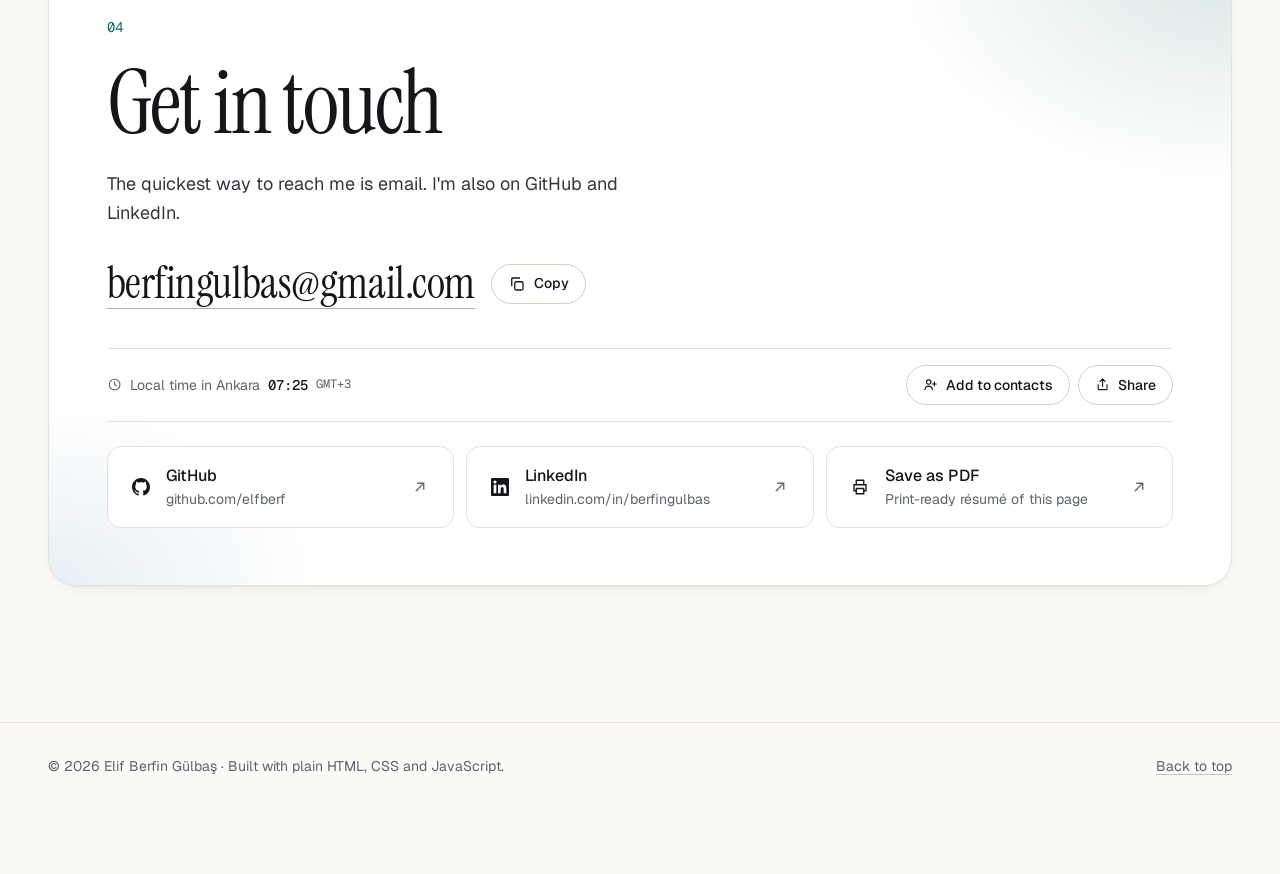
==== commit 2aeab8cb: "Top-align hero copy with the profile card on desktop With the portrait the card became tall and the " ====
--- a/index.html
+++ b/index.html
@@ -30,7 +30,7 @@
   <link rel="preconnect" href="https://fonts.googleapis.com">
   <link rel="preconnect" href="https://fonts.gstatic.com" crossorigin>
   <link rel="stylesheet" href="https://fonts.googleapis.com/css2?family=Geist:wght@400;500;600&family=Geist+Mono:wght@400;500&family=Instrument+Serif:ital@0;1&display=swap">
-  <link rel="stylesheet" href="assets/css/main.css?v=20261021-1510">
+  <link rel="stylesheet" href="assets/css/main.css?v=20261021-1513">
   <script>
     // Apply saved theme before first paint to avoid a flash. Storage can be unavailable.
     (function () {
@@ -57,7 +57,7 @@
     "sameAs": ["https://github.com/elfberf", "https://www.linkedin.com/in/berfingulbas/"]
   }
   </script>
-  <script type="module" src="assets/js/main.js?v=20261021-1510"></script>
+  <script type="module" src="assets/js/main.js?v=20261021-1513"></script>
 </head>
 <body>
   <!-- Icon sprite: each symbol is referenced by its id with an svg use element. -->
--- a/assets/css/main.css
+++ b/assets/css/main.css
@@ -614,13 +614,18 @@
 .hero__grid {
   display: grid;
   gap: var(--space-7);
-  align-items: center;
-}
-
+}
+
+/* Desktop: copy starts at the top of the (taller) profile card instead of floating mid-way. */
 @media (min-width: 64rem) {
   .hero__grid {
     grid-template-columns: minmax(0, 1.55fr) minmax(0, 1fr);
+    align-items: start;
     gap: var(--space-8);
+  }
+
+  .hero__copy {
+    padding-top: var(--space-7);
   }
 }
 
